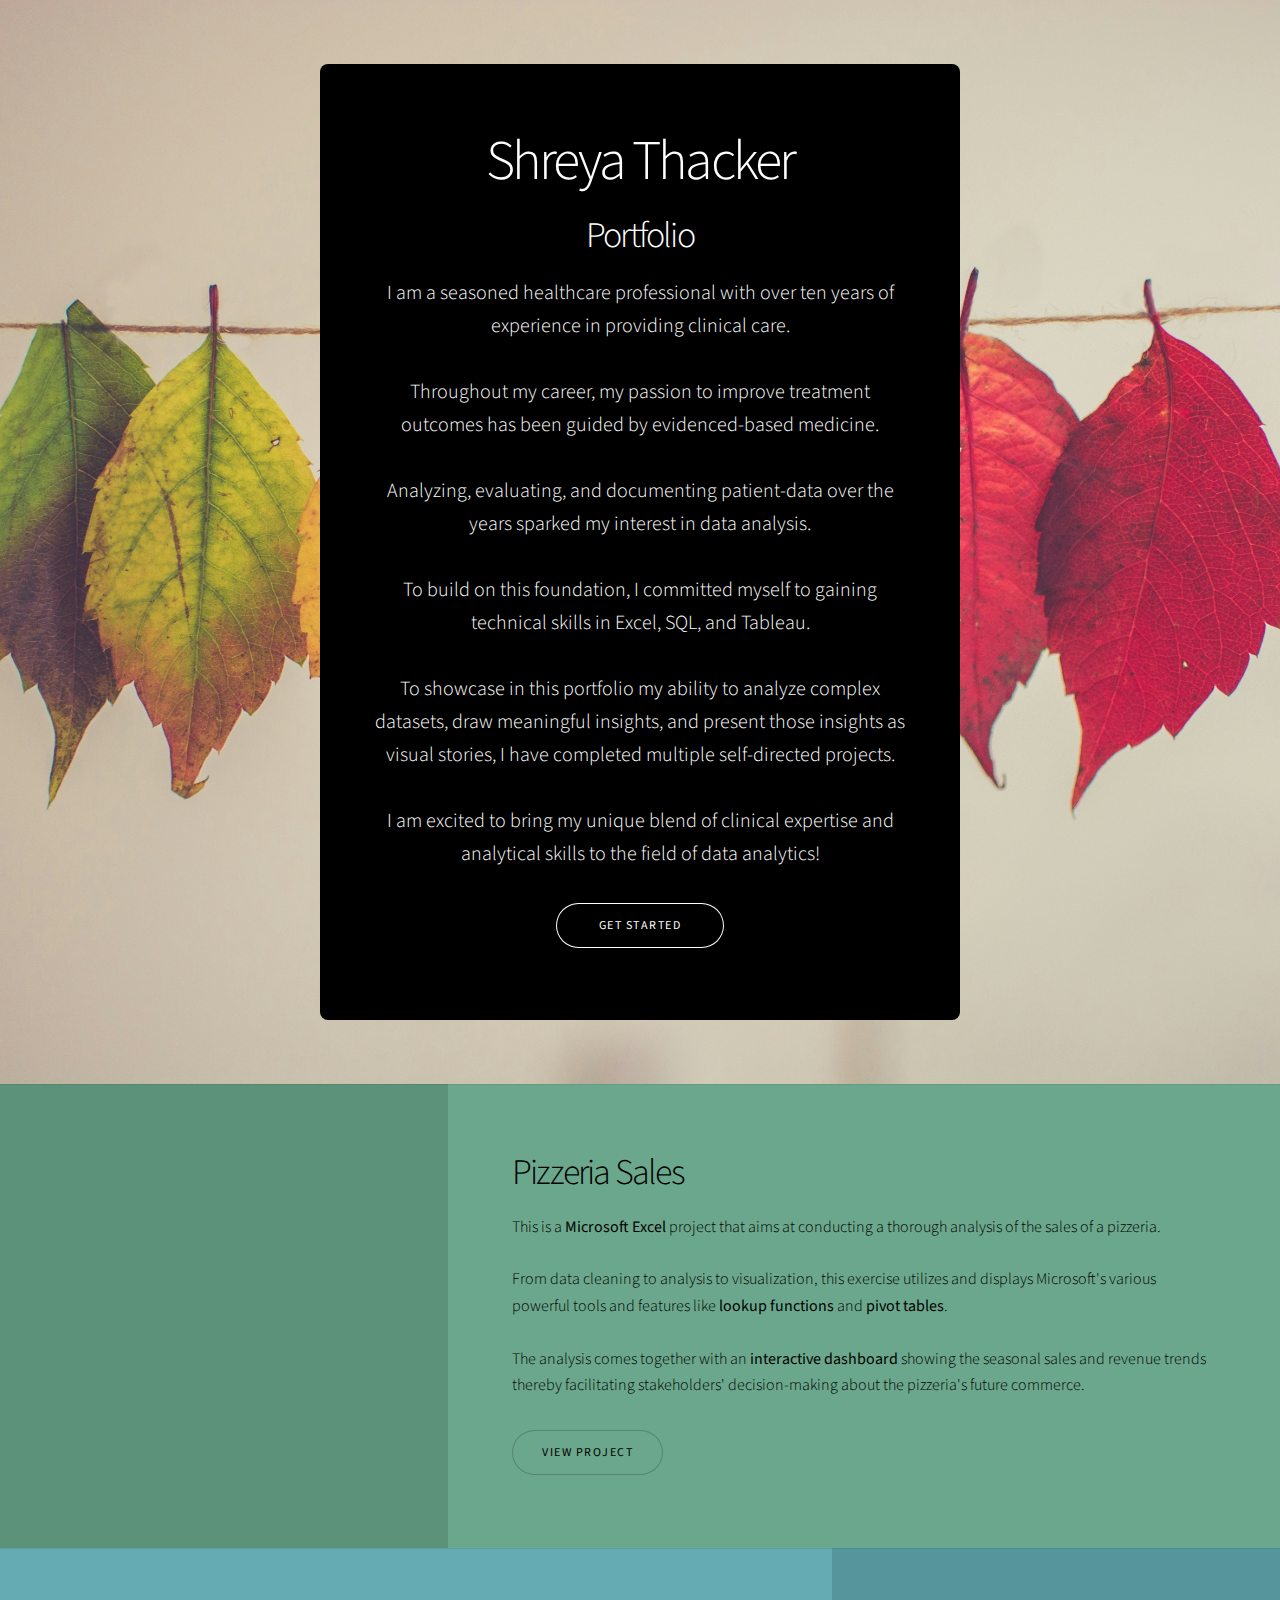
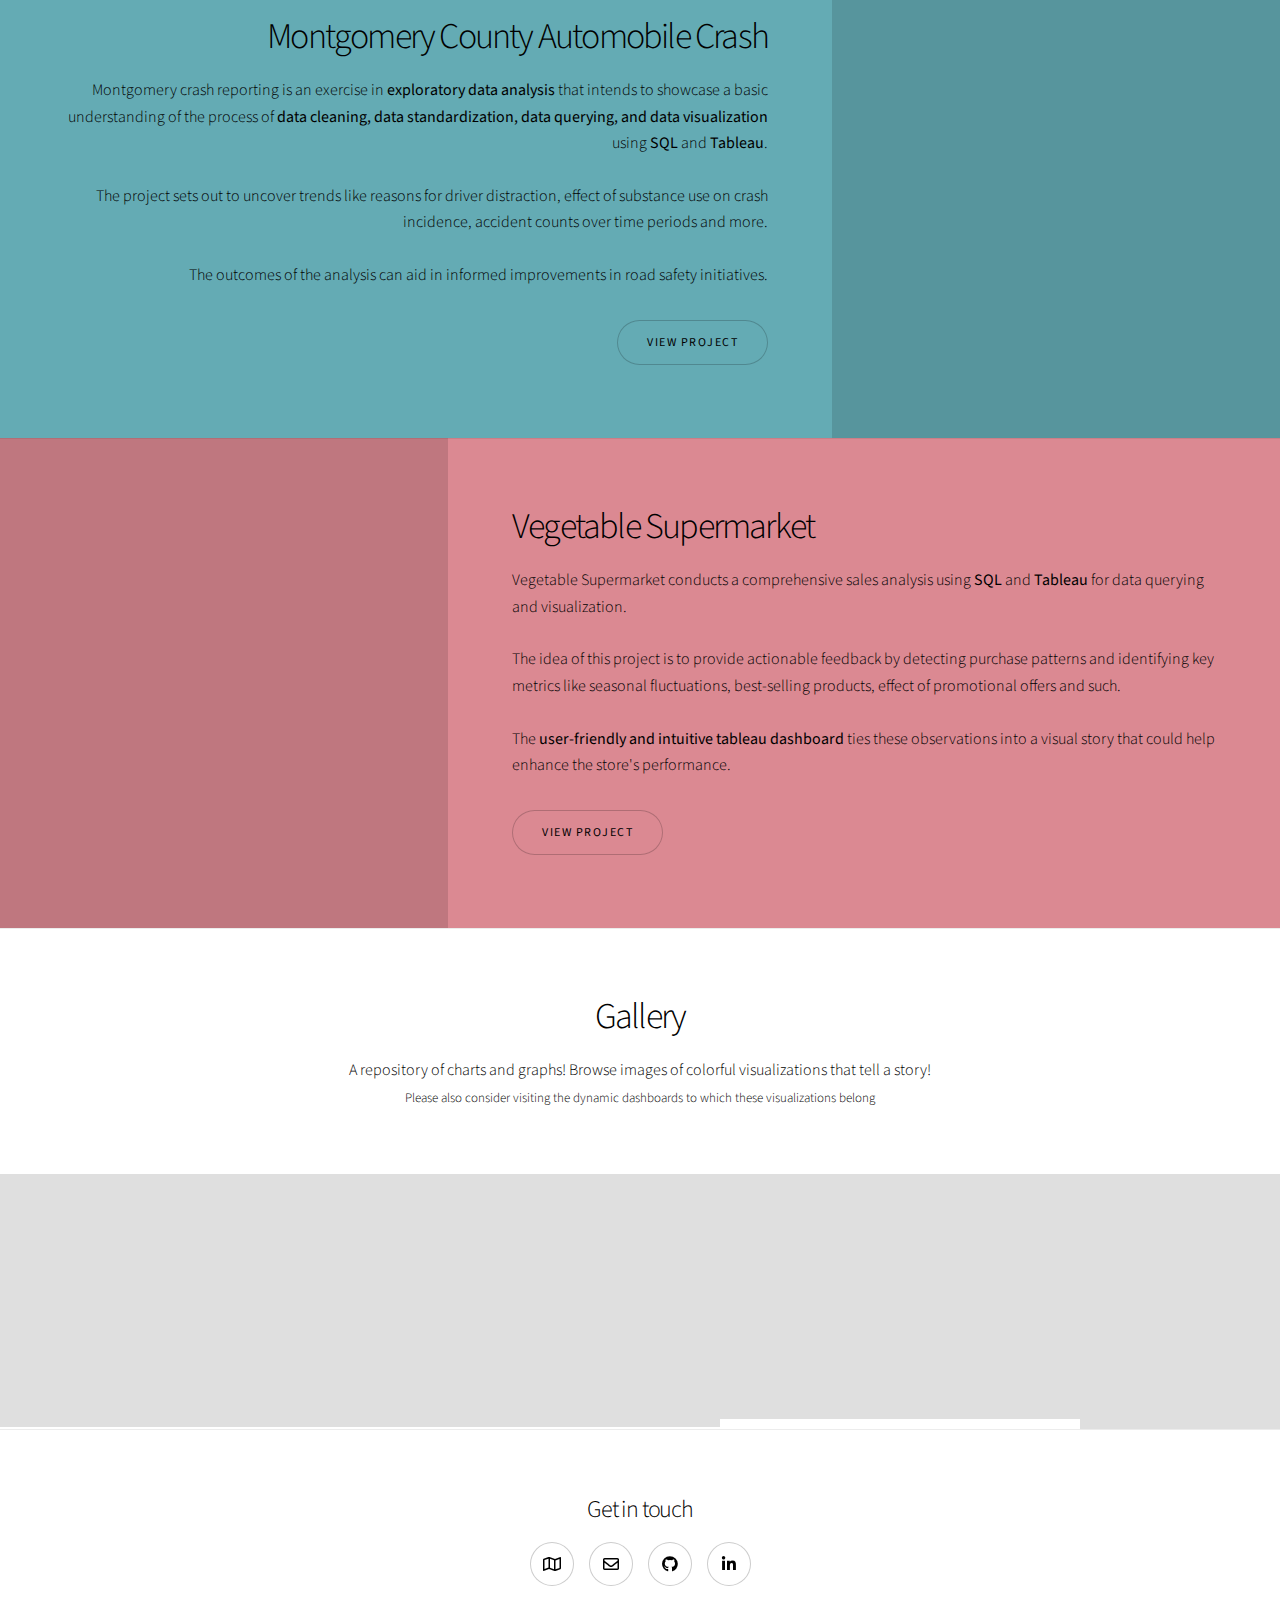
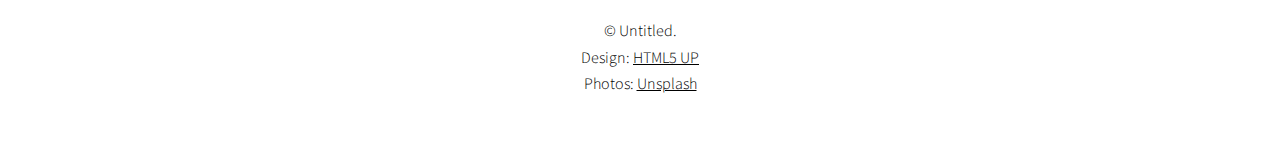
==== index.html @ b2f824ce "Add files via upload" ====
<!DOCTYPE HTML>
<!--
	Story by HTML5 UP
	html5up.net | @ajlkn
	Free for personal and commercial use under the CCA 3.0 license (html5up.net/license)
-->
<html>
	<head>
		<title>Story by HTML5 UP</title>
		<meta charset="utf-8" />
		<meta name="viewport" content="width=device-width, initial-scale=1, user-scalable=no" />
		<link rel="stylesheet" href="assets/css/main.css" />
		<noscript><link rel="stylesheet" href="assets/css/noscript.css" /></noscript>
	</head>
	<body class="is-preload">

		<!-- Wrapper -->
			<div id="wrapper" class="divided">

				<!-- One -->
					<section class="banner style2 orient-center content-align-center image-position-right fullscreen onload-image-fade-in onload-content-fade-right invert">
						<div class="content">
							<h1>Shreya Thacker</h1>
							<h2>Portfolio</h2>
							<p class="major">I am a seasoned healthcare professional with over ten years of experience in providing clinical care.<br><br> 
								Throughout my career, my passion to improve treatment outcomes has been guided by evidenced-based medicine.<br><br>
							 Analyzing, evaluating, and documenting patient-data over the years sparked my interest in data analysis.<br><br>
							 To build on this foundation, I committed myself to gaining technical skills in Excel, SQL, and Tableau.<br><br>
							
							To showcase in this portfolio my ability to analyze complex datasets, draw meaningful insights, and present those insights as visual stories, I have completed multiple self-directed projects. <br><br>
						
						I am excited to bring my unique blend of clinical expertise and analytical skills to the field of data analytics!</p>
							<ul class="actions stacked">
								<li><a href="#first" class="button big wide smooth-scroll-middle">Get Started</a></li>
							</ul>
						</div>
						<div class="image">
							<img src="images/transformation.jpg" alt="" />
						</div>
					</section>

				<!-- Two -->
					<section class="spotlight style1 orient-right content-align-left image-position-center onscroll-image-fade-in color7" id="first">
						<div class="content">
							<h2>Pizzeria Sales</h2>
							<p>This is a <b>Microsoft Excel</b> project that aims at conducting a thorough analysis of the sales of a pizzeria.<br><br>

							From data cleaning to analysis to visualization, this exercise utilizes and displays Microsoft's various powerful tools and features like <b>lookup functions</b> and <b>pivot tables</b>.<br><br>
						The analysis comes together with an <b>interactive dashboard</b> showing the seasonal sales and revenue trends thereby facilitating stakeholders' decision-making about the pizzeria's future commerce.</p>
							<ul class="actions stacked">
								<li><a href="https://github.com/ShreyaThacker/Pizzeria-Sales" target="_blank" class="button">VIEW PROJECT</a></li>
							</ul>
							
						</div>
						<div class="image">
							<img src="images/Pizza_unsplash.jpg" alt="" />
						</div>
					</section>

				<!-- Three -->
					<section class="spotlight style1 orient-left content-align-right image-position-center onscroll-image-fade-in color6">
						<div class="content">
							<h2>Montgomery County Automobile Crash</h2>
							<p>Montgomery crash reporting is an exercise in <b>exploratory data analysis</b> that intends to showcase a basic understanding of the process of <b>data cleaning, data standardization, data querying, and data visualization</b> using <b>SQL</b> and <b>Tableau</b>.<br><br>
							The project sets out to uncover trends like reasons for driver distraction, effect of substance use on crash incidence, accident counts over time periods and more.<br><br>
						 The outcomes of the analysis can aid in informed improvements in road safety initiatives.</p>
							<ul class="actions stacked">
								<li><a href="https://github.com/ShreyaThacker/Montgomery-County-Crash-Reporting" target="_blank" class="button">VIEW PROJECT</a></li>
							</ul>
						</div>
						<div class="image">
							<img src="images/City_unsplash.jpg" alt="" />
						</div>
					</section>

				<!-- Four -->
					<section class="spotlight style1 orient-right content-align-left image-position-center onscroll-image-fade-in color2">
						<div class="content">
							<h2>Vegetable Supermarket</h2>
							<p>Vegetable Supermarket conducts a comprehensive sales analysis using <b>SQL</b> and <b>Tableau</b> for data querying and visualization.<br><br>
							The idea of this project is to provide actionable feedback by detecting purchase patterns and identifying key metrics like seasonal fluctuations, best-selling products, effect of promotional offers and such.<br><br>
							The <b>user-friendly and intuitive tableau dashboard</b> ties these observations into a visual story that could help enhance the store's performance.   </p>
							<ul class="actions stacked">
								<li><a href="https://github.com/ShreyaThacker/Vegetable-Supermarket" target="_blank" class="button">VIEW PROJECT</a></li>
							</ul>
						</div>
						<div class="image">
							<img src="images/Vegetable_unsplash.jpg" alt="" />
						</div>
					</section>

				<!-- Five -->
					<section class="wrapper style1 align-center">
						<div class="inner">
							<h2>Gallery</h2>
							<p>A repository of charts and graphs! Browse images of colorful visualizations that tell a story!<br> 
								<font size="-1">Please also consider visiting the dynamic dashboards to which these visualizations belong</font></p>
						</div>

						<!-- Gallery -->
							<div class="gallery style2 medium lightbox onscroll-fade-in">
								
								<article>
									<a href="images/revenue.png" class="image">
										<img src="images/revenue.png" alt="" />
									</a>
									<div class="caption">
										<h3>Vegetable-Supermarket</h3>
										<br><br>
										<ul class="actions fixed">
											<li><span class="button small">OPEN</span></li>
										</ul>
									</div>
								</article>
								<article>
									<a href="images/monthy_salesRevenue.jpg" class="image">
										<img src="images/monthy_salesRevenue.jpg" alt="" />
									</a>
									<div class="caption">
										<h3>Pizzeria-Sales</h3>
										<br><br>
										<ul class="actions fixed">
											<li><span class="button small">OPEN</span></li>
										</ul>
									</div>
								</article>
								<article>
									<a href="images/donuts.jpg" class="image">
										<img src="images/donuts.jpg" alt="" />
									</a>
									<div class="caption">
										<h3>Montgomery-County-Crash</h3>
										<br><br>
										<ul class="actions fixed">
											<li><span class="button small">OPEN</span></li>
										</ul>
									</div>
								</article>
								<article>
									<a href="images/speed limit.jpg" class="image">
										<img src="images/speed limit.jpg" alt="" />
									</a>
									<div class="caption">
										<h3>Montgomery-County-Crash</h3>
										<br><br>
										<ul class="actions fixed">
											<li><span class="button small">OPEN</span></li>
										</ul>
									</div>
								</article>
								<article>
									<a href="images/donut discounts.jpg" class="image">
										<img src="images/donut discounts.jpg" alt="" />
									</a>
									<div class="caption">
										<h3>Pizzeria-Sales</h3>
										<br><br>
										<ul class="actions fixed">
											<li><span class="button small">OPEN</span></li>
										</ul>
									</div>
								</article>
								<article>
									<a href="images/discount_pizza_size.jpg" class="image">
										<img src="images/discount_pizza_size.jpg" alt="" />
									</a>
									<div class="caption">
										<h3>Pizzeria-Sales</h3>
										<br><br>
										<ul class="actions fixed">
											<li><span class="button small">OPEN</span></li>
										</ul>
									</div>
								</article>
								
								<article>
									<a href="images/table.jpg" class="image">
										<img src="images/table.jpg" alt="" />
									</a>
									<div class="caption">
										<h3>Vegetable-Supermarket</h3>
										<br><br>
										<ul class="actions fixed">
											<li><span class="button small">OPEN</span></li>
										</ul>
									</div>
								</article>
								</div>

					</section>

				<!-- Footer -->
				<footer id="footer">
					<section class="wrapper style1 align-center">
						<div class="inner medium">
							<h3>Get in touch</h3>
						
											
				<footer class="wrapper style1 align-center">
						
							<ul class="icons">
								<li><a href="https://maps.app.goo.gl/KGZ3bLzg6akFPAwg6"target="_blank" class="icon style2 fa-map"><span class="label">map</span></a></li>
								<li><a href=mailto:"shreyathacker@gmail.com" class="icon style2 fa-envelope"><span class="label">Email</span></a></li>
								<li><a href="https://github.com/ShreyaThacker" target="_blank" class="icon brands style2 fa-github"><span class="label">github</span></a></li>
								<li><a href="https://www.linkedin.com/in/shreya-thacker-6b941819/"target="_blank" class="icon brands style2 fa-linkedin-in"><span class="label">LinkedIn</span></a></li>
								
							</ul>
							<p>&copy; Untitled.<br> Design: <a href="https://html5up.net"target="_blank">HTML5 UP</a><br> Photos: <a href="https://unsplash.com/"target="_blank">Unsplash</a></p>
						</div>
					</footer>

			</div>

		<!-- Scripts -->
			<script src="assets/js/jquery.min.js"></script>
			<script src="assets/js/jquery.scrollex.min.js"></script>
			<script src="assets/js/jquery.scrolly.min.js"></script>
			<script src="assets/js/browser.min.js"></script>
			<script src="assets/js/breakpoints.min.js"></script>
			<script src="assets/js/util.js"></script>
			<script src="assets/js/main.js"></script>

	</body>
</html>
---- assets/css/main.css ----
@import url(fontawesome-all.min.css);
@import url("https://fonts.googleapis.com/css?family=Source+Sans+Pro:300,300i,400,400i");

/*
	Story by HTML5 UP
	html5up.net | @ajlkn
	Free for personal and commercial use under the CCA 3.0 license (html5up.net/license)
*/

html, body, div, span, applet, object,
iframe, h1, h2, h3, h4, h5, h6, p, blockquote,
pre, a, abbr, acronym, address, big, cite,
code, del, dfn, em, img, ins, kbd, q, s, samp,
small, strike, strong, sub, sup, tt, var, b,
u, i, center, dl, dt, dd, ol, ul, li, fieldset,
form, label, legend, table, caption, tbody,
tfoot, thead, tr, th, td, article, aside,
canvas, details, embed, figure, figcaption,
footer, header, hgroup, menu, nav, output, ruby,
section, summary, time, mark, audio, video {
	margin: 0;
	padding: 0;
	border: 0;
	font-size: 100%;
	font: inherit;
	vertical-align: baseline;}

article, aside, details, figcaption, figure,
footer, header, hgroup, menu, nav, section {
	display: block;}

body {
	line-height: 1;
}

ol, ul {
	list-style: none;
}

blockquote, q {
	quotes: none;
}

	blockquote:before, blockquote:after, q:before, q:after {
		content: '';
		content: none;
	}

table {
	border-collapse: collapse;
	border-spacing: 0;
}

body {
	-webkit-text-size-adjust: none;
}

mark {
	background-color: transparent;
	color: inherit;
}

input::-moz-focus-inner {
	border: 0;
	padding: 0;
}

input, select, textarea {
	-moz-appearance: none;
	-webkit-appearance: none;
	-ms-appearance: none;
	appearance: none;
}

/* Basic */

	@-ms-viewport {
		width: device-width;
	}

	body {
		-ms-overflow-style: scrollbar;
	}

	@media screen and (max-width: 480px) {

		html, body {
			min-width: 320px;
		}

	}

	html {
		box-sizing: border-box;
	}

	*, *:before, *:after {
		box-sizing: inherit;
	}

	body {
		background: #ffffff;
	}

		body.is-preload *, body.is-preload *:before, body.is-preload *:after {
			-moz-animation: none !important;
			-webkit-animation: none !important;
			-ms-animation: none !important;
			animation: none !important;
			-moz-transition: none !important;
			-webkit-transition: none !important;
			-ms-transition: none !important;
			transition: none !important;
		}

/* Type */

	html {
		font-size: 18pt;
	}

		@media screen and (max-width: 1680px) {

			html {
				font-size: 14pt;
			}

		}

		@media screen and (max-width: 1280px) {

			html {
				font-size: 12pt;
			}

		}

		@media screen and (max-width: 736px) {

			html {
				font-size: 11pt;
			}

		}

		@media screen and (max-width: 360px) {

			html {
				font-size: 10pt;
			}

		}

	body {
		background-color: #ffffff;
		color: #000000;
	}

	body, input, select, textarea {
		font-family: "Source Sans Pro", Helvetica, sans-serif;
		font-size: 1rem;
		font-weight: 300;
		line-height: 1.65;
	}

	a {
		-moz-transition: color 0.2s ease-in-out;
		-webkit-transition: color 0.2s ease-in-out;
		-ms-transition: color 0.2s ease-in-out;
		transition: color 0.2s ease-in-out;
		text-decoration: underline;
	}

		a:hover {
			text-decoration: none;
		}

	strong, b {
		font-weight: 400;
	}

	em, i {
		font-style: italic;
	}

	p {
		margin: 0 0 2rem 0;
	}

		p.major {
			font-size: 1.25rem;
		}

	h1, h2, h3, h4, h5, h6 {
		font-weight: 300;
		line-height: 1.375;
		letter-spacing: -0.05em;
		margin: 0 0 1rem 0;
	}

		h1 a, h2 a, h3 a, h4 a, h5 a, h6 a {
			color: inherit;
			text-decoration: none;
		}

	h1 {
		font-size: 3.5rem;
		line-height: 1.2;
	}

	h2 {
		font-size: 2.25rem;
	}

	h3 {
		font-size: 1.5rem;
	}

	h4 {
		font-size: 1.1rem;
	}

	h5 {
		font-size: 0.9rem;
	}

	h6 {
		font-size: 0.7rem;
	}

	sub {
		font-size: 0.8rem;
		position: relative;
		top: 0.5rem;
	}

	sup {
		font-size: 0.8rem;
		position: relative;
		top: -0.5rem;
	}

	blockquote {
		border-left: solid 4px;
		font-style: italic;
		margin: 0 0 2rem 0;
		padding: 0.5rem 0 0.5rem 2rem;
	}

	code {
		border-radius: 4px;
		font-family: "Courier New", monospace;
		font-size: 0.9em;
		margin: 0 0.25rem;
		padding: 0.25rem 0.325rem;
	}

	pre {
		-webkit-overflow-scrolling: touch;
		font-family: "Courier New", monospace;
		font-size: 0.9em;
		margin: 0 0 2rem 0;
	}

		pre code {
			display: block;
			line-height: 1.5;
			padding: 0.75rem 1rem;
			overflow-x: auto;
		}

	hr {
		border: 0;
		border-bottom: solid 1px;
		margin: 2.5rem 0;
	}

		hr.major {
			margin: 3.5rem 0;
		}

	.align-left {
		text-align: left;
	}

	.align-center {
		text-align: center;
	}

	.align-right {
		text-align: right;
	}

	@media screen and (max-width: 736px) {

		p.major {
			font-size: 1.1rem;
		}

		h1 {
			font-size: 2.5rem;
		}

		h2 {
			font-size: 2rem;
		}

		h3 {
			font-size: 1.25rem;
		}

		h4 {
			font-size: 1rem;
		}

	}

	input, select, textarea {
		color: #000000;
	}

	a {
		color: #000000;
	}

		a:hover {
			color: #47D3E5;
		}

	strong, b {
		color: #000000;
	}

	h1, h2, h3, h4, h5, h6 {
		color: #000000;
	}

	blockquote {
		border-left-color: rgba(0, 0, 0, 0.2);
	}

	code {
		background: rgba(0, 0, 0, 0.05);
		border-color: rgba(0, 0, 0, 0.2);
	}

	hr {
		border-bottom-color: rgba(0, 0, 0, 0.2);
	}

/* Row */

	.row {
		display: flex;
		flex-wrap: wrap;
		box-sizing: border-box;
		align-items: stretch;
	}

		.row > * {
			box-sizing: border-box;
		}

		.row.gtr-uniform > * > :last-child {
			margin-bottom: 0;
		}

		.row.aln-left {
			justify-content: flex-start;
		}

		.row.aln-center {
			justify-content: center;
		}

		.row.aln-right {
			justify-content: flex-end;
		}

		.row.aln-top {
			align-items: flex-start;
		}

		.row.aln-middle {
			align-items: center;
		}

		.row.aln-bottom {
			align-items: flex-end;
		}

		.row > .imp {
			order: -1;
		}

		.row > .col-1 {
			width: 8.33333%;
		}

		.row > .off-1 {
			margin-left: 8.33333%;
		}

		.row > .col-2 {
			width: 16.66667%;
		}

		.row > .off-2 {
			margin-left: 16.66667%;
		}

		.row > .col-3 {
			width: 25%;
		}

		.row > .off-3 {
			margin-left: 25%;
		}

		.row > .col-4 {
			width: 33.33333%;
		}

		.row > .off-4 {
			margin-left: 33.33333%;
		}

		.row > .col-5 {
			width: 41.66667%;
		}

		.row > .off-5 {
			margin-left: 41.66667%;
		}

		.row > .col-6 {
			width: 50%;
		}

		.row > .off-6 {
			margin-left: 50%;
		}

		.row > .col-7 {
			width: 58.33333%;
		}

		.row > .off-7 {
			margin-left: 58.33333%;
		}

		.row > .col-8 {
			width: 66.66667%;
		}

		.row > .off-8 {
			margin-left: 66.66667%;
		}

		.row > .col-9 {
			width: 75%;
		}

		.row > .off-9 {
			margin-left: 75%;
		}

		.row > .col-10 {
			width: 83.33333%;
		}

		.row > .off-10 {
			margin-left: 83.33333%;
		}

		.row > .col-11 {
			width: 91.66667%;
		}

		.row > .off-11 {
			margin-left: 91.66667%;
		}

		.row > .col-12 {
			width: 100%;
		}

		.row > .off-12 {
			margin-left: 100%;
		}

		.row.gtr-0 {
			margin-top: 0;
			margin-left: 0rem;
		}

			.row.gtr-0 > * {
				padding: 0 0 0 0rem;
			}

			.row.gtr-0.gtr-uniform {
				margin-top: 0rem;
			}

				.row.gtr-0.gtr-uniform > * {
					padding-top: 0rem;
				}

		.row.gtr-25 {
			margin-top: 0;
			margin-left: -0.5rem;
		}

			.row.gtr-25 > * {
				padding: 0 0 0 0.5rem;
			}

			.row.gtr-25.gtr-uniform {
				margin-top: -0.5rem;
			}

				.row.gtr-25.gtr-uniform > * {
					padding-top: 0.5rem;
				}

		.row.gtr-50 {
			margin-top: 0;
			margin-left: -1rem;
		}

			.row.gtr-50 > * {
				padding: 0 0 0 1rem;
			}

			.row.gtr-50.gtr-uniform {
				margin-top: -1rem;
			}

				.row.gtr-50.gtr-uniform > * {
					padding-top: 1rem;
				}

		.row {
			margin-top: 0;
			margin-left: -2rem;
		}

			.row > * {
				padding: 0 0 0 2rem;
			}

			.row.gtr-uniform {
				margin-top: -2rem;
			}

				.row.gtr-uniform > * {
					padding-top: 2rem;
				}

		.row.gtr-150 {
			margin-top: 0;
			margin-left: -3rem;
		}

			.row.gtr-150 > * {
				padding: 0 0 0 3rem;
			}

			.row.gtr-150.gtr-uniform {
				margin-top: -3rem;
			}

				.row.gtr-150.gtr-uniform > * {
					padding-top: 3rem;
				}

		.row.gtr-200 {
			margin-top: 0;
			margin-left: -4rem;
		}

			.row.gtr-200 > * {
				padding: 0 0 0 4rem;
			}

			.row.gtr-200.gtr-uniform {
				margin-top: -4rem;
			}

				.row.gtr-200.gtr-uniform > * {
					padding-top: 4rem;
				}

		@media screen and (max-width: 1680px) {

			.row {
				display: flex;
				flex-wrap: wrap;
				box-sizing: border-box;
				align-items: stretch;
			}

				.row > * {
					box-sizing: border-box;
				}

				.row.gtr-uniform > * > :last-child {
					margin-bottom: 0;
				}

				.row.aln-left {
					justify-content: flex-start;
				}

				.row.aln-center {
					justify-content: center;
				}

				.row.aln-right {
					justify-content: flex-end;
				}

				.row.aln-top {
					align-items: flex-start;
				}

				.row.aln-middle {
					align-items: center;
				}

				.row.aln-bottom {
					align-items: flex-end;
				}

				.row > .imp-xlarge {
					order: -1;
				}

				.row > .col-1-xlarge {
					width: 8.33333%;
				}

				.row > .off-1-xlarge {
					margin-left: 8.33333%;
				}

				.row > .col-2-xlarge {
					width: 16.66667%;
				}

				.row > .off-2-xlarge {
					margin-left: 16.66667%;
				}

				.row > .col-3-xlarge {
					width: 25%;
				}

				.row > .off-3-xlarge {
					margin-left: 25%;
				}

				.row > .col-4-xlarge {
					width: 33.33333%;
				}

				.row > .off-4-xlarge {
					margin-left: 33.33333%;
				}

				.row > .col-5-xlarge {
					width: 41.66667%;
				}

				.row > .off-5-xlarge {
					margin-left: 41.66667%;
				}

				.row > .col-6-xlarge {
					width: 50%;
				}

				.row > .off-6-xlarge {
					margin-left: 50%;
				}

				.row > .col-7-xlarge {
					width: 58.33333%;
				}

				.row > .off-7-xlarge {
					margin-left: 58.33333%;
				}

				.row > .col-8-xlarge {
					width: 66.66667%;
				}

				.row > .off-8-xlarge {
					margin-left: 66.66667%;
				}

				.row > .col-9-xlarge {
					width: 75%;
				}

				.row > .off-9-xlarge {
					margin-left: 75%;
				}

				.row > .col-10-xlarge {
					width: 83.33333%;
				}

				.row > .off-10-xlarge {
					margin-left: 83.33333%;
				}

				.row > .col-11-xlarge {
					width: 91.66667%;
				}

				.row > .off-11-xlarge {
					margin-left: 91.66667%;
				}

				.row > .col-12-xlarge {
					width: 100%;
				}

				.row > .off-12-xlarge {
					margin-left: 100%;
				}

				.row.gtr-0 {
					margin-top: 0;
					margin-left: 0rem;
				}

					.row.gtr-0 > * {
						padding: 0 0 0 0rem;
					}

					.row.gtr-0.gtr-uniform {
						margin-top: 0rem;
					}

						.row.gtr-0.gtr-uniform > * {
							padding-top: 0rem;
						}

				.row.gtr-25 {
					margin-top: 0;
					margin-left: -0.5rem;
				}

					.row.gtr-25 > * {
						padding: 0 0 0 0.5rem;
					}

					.row.gtr-25.gtr-uniform {
						margin-top: -0.5rem;
					}

						.row.gtr-25.gtr-uniform > * {
							padding-top: 0.5rem;
						}

				.row.gtr-50 {
					margin-top: 0;
					margin-left: -1rem;
				}

					.row.gtr-50 > * {
						padding: 0 0 0 1rem;
					}

					.row.gtr-50.gtr-uniform {
						margin-top: -1rem;
					}

						.row.gtr-50.gtr-uniform > * {
							padding-top: 1rem;
						}

				.row {
					margin-top: 0;
					margin-left: -2rem;
				}

					.row > * {
						padding: 0 0 0 2rem;
					}

					.row.gtr-uniform {
						margin-top: -2rem;
					}

						.row.gtr-uniform > * {
							padding-top: 2rem;
						}

				.row.gtr-150 {
					margin-top: 0;
					margin-left: -3rem;
				}

					.row.gtr-150 > * {
						padding: 0 0 0 3rem;
					}

					.row.gtr-150.gtr-uniform {
						margin-top: -3rem;
					}

						.row.gtr-150.gtr-uniform > * {
							padding-top: 3rem;
						}

				.row.gtr-200 {
					margin-top: 0;
					margin-left: -4rem;
				}

					.row.gtr-200 > * {
						padding: 0 0 0 4rem;
					}

					.row.gtr-200.gtr-uniform {
						margin-top: -4rem;
					}

						.row.gtr-200.gtr-uniform > * {
							padding-top: 4rem;
						}

		}

		@media screen and (max-width: 1280px) {

			.row {
				display: flex;
				flex-wrap: wrap;
				box-sizing: border-box;
				align-items: stretch;
			}

				.row > * {
					box-sizing: border-box;
				}

				.row.gtr-uniform > * > :last-child {
					margin-bottom: 0;
				}

				.row.aln-left {
					justify-content: flex-start;
				}

				.row.aln-center {
					justify-content: center;
				}

				.row.aln-right {
					justify-content: flex-end;
				}

				.row.aln-top {
					align-items: flex-start;
				}

				.row.aln-middle {
					align-items: center;
				}

				.row.aln-bottom {
					align-items: flex-end;
				}

				.row > .imp-large {
					order: -1;
				}

				.row > .col-1-large {
					width: 8.33333%;
				}

				.row > .off-1-large {
					margin-left: 8.33333%;
				}

				.row > .col-2-large {
					width: 16.66667%;
				}

				.row > .off-2-large {
					margin-left: 16.66667%;
				}

				.row > .col-3-large {
					width: 25%;
				}

				.row > .off-3-large {
					margin-left: 25%;
				}

				.row > .col-4-large {
					width: 33.33333%;
				}

				.row > .off-4-large {
					margin-left: 33.33333%;
				}

				.row > .col-5-large {
					width: 41.66667%;
				}

				.row > .off-5-large {
					margin-left: 41.66667%;
				}

				.row > .col-6-large {
					width: 50%;
				}

				.row > .off-6-large {
					margin-left: 50%;
				}

				.row > .col-7-large {
					width: 58.33333%;
				}

				.row > .off-7-large {
					margin-left: 58.33333%;
				}

				.row > .col-8-large {
					width: 66.66667%;
				}

				.row > .off-8-large {
					margin-left: 66.66667%;
				}

				.row > .col-9-large {
					width: 75%;
				}

				.row > .off-9-large {
					margin-left: 75%;
				}

				.row > .col-10-large {
					width: 83.33333%;
				}

				.row > .off-10-large {
					margin-left: 83.33333%;
				}

				.row > .col-11-large {
					width: 91.66667%;
				}

				.row > .off-11-large {
					margin-left: 91.66667%;
				}

				.row > .col-12-large {
					width: 100%;
				}

				.row > .off-12-large {
					margin-left: 100%;
				}

				.row.gtr-0 {
					margin-top: 0;
					margin-left: 0rem;
				}

					.row.gtr-0 > * {
						padding: 0 0 0 0rem;
					}

					.row.gtr-0.gtr-uniform {
						margin-top: 0rem;
					}

						.row.gtr-0.gtr-uniform > * {
							padding-top: 0rem;
						}

				.row.gtr-25 {
					margin-top: 0;
					margin-left: -0.5rem;
				}

					.row.gtr-25 > * {
						padding: 0 0 0 0.5rem;
					}

					.row.gtr-25.gtr-uniform {
						margin-top: -0.5rem;
					}

						.row.gtr-25.gtr-uniform > * {
							padding-top: 0.5rem;
						}

				.row.gtr-50 {
					margin-top: 0;
					margin-left: -1rem;
				}

					.row.gtr-50 > * {
						padding: 0 0 0 1rem;
					}

					.row.gtr-50.gtr-uniform {
						margin-top: -1rem;
					}

						.row.gtr-50.gtr-uniform > * {
							padding-top: 1rem;
						}

				.row {
					margin-top: 0;
					margin-left: -2rem;
				}

					.row > * {
						padding: 0 0 0 2rem;
					}

					.row.gtr-uniform {
						margin-top: -2rem;
					}

						.row.gtr-uniform > * {
							padding-top: 2rem;
						}

				.row.gtr-150 {
					margin-top: 0;
					margin-left: -3rem;
				}

					.row.gtr-150 > * {
						padding: 0 0 0 3rem;
					}

					.row.gtr-150.gtr-uniform {
						margin-top: -3rem;
					}

						.row.gtr-150.gtr-uniform > * {
							padding-top: 3rem;
						}

				.row.gtr-200 {
					margin-top: 0;
					margin-left: -4rem;
				}

					.row.gtr-200 > * {
						padding: 0 0 0 4rem;
					}

					.row.gtr-200.gtr-uniform {
						margin-top: -4rem;
					}

						.row.gtr-200.gtr-uniform > * {
							padding-top: 4rem;
						}

		}

		@media screen and (max-width: 980px) {

			.row {
				display: flex;
				flex-wrap: wrap;
				box-sizing: border-box;
				align-items: stretch;
			}

				.row > * {
					box-sizing: border-box;
				}

				.row.gtr-uniform > * > :last-child {
					margin-bottom: 0;
				}

				.row.aln-left {
					justify-content: flex-start;
				}

				.row.aln-center {
					justify-content: center;
				}

				.row.aln-right {
					justify-content: flex-end;
				}

				.row.aln-top {
					align-items: flex-start;
				}

				.row.aln-middle {
					align-items: center;
				}

				.row.aln-bottom {
					align-items: flex-end;
				}

				.row > .imp-medium {
					order: -1;
				}

				.row > .col-1-medium {
					width: 8.33333%;
				}

				.row > .off-1-medium {
					margin-left: 8.33333%;
				}

				.row > .col-2-medium {
					width: 16.66667%;
				}

				.row > .off-2-medium {
					margin-left: 16.66667%;
				}

				.row > .col-3-medium {
					width: 25%;
				}

				.row > .off-3-medium {
					margin-left: 25%;
				}

				.row > .col-4-medium {
					width: 33.33333%;
				}

				.row > .off-4-medium {
					margin-left: 33.33333%;
				}

				.row > .col-5-medium {
					width: 41.66667%;
				}

				.row > .off-5-medium {
					margin-left: 41.66667%;
				}

				.row > .col-6-medium {
					width: 50%;
				}

				.row > .off-6-medium {
					margin-left: 50%;
				}

				.row > .col-7-medium {
					width: 58.33333%;
				}

				.row > .off-7-medium {
					margin-left: 58.33333%;
				}

				.row > .col-8-medium {
					width: 66.66667%;
				}

				.row > .off-8-medium {
					margin-left: 66.66667%;
				}

				.row > .col-9-medium {
					width: 75%;
				}

				.row > .off-9-medium {
					margin-left: 75%;
				}

				.row > .col-10-medium {
					width: 83.33333%;
				}

				.row > .off-10-medium {
					margin-left: 83.33333%;
				}

				.row > .col-11-medium {
					width: 91.66667%;
				}

				.row > .off-11-medium {
					margin-left: 91.66667%;
				}

				.row > .col-12-medium {
					width: 100%;
				}

				.row > .off-12-medium {
					margin-left: 100%;
				}

				.row.gtr-0 {
					margin-top: 0;
					margin-left: 0rem;
				}

					.row.gtr-0 > * {
						padding: 0 0 0 0rem;
					}

					.row.gtr-0.gtr-uniform {
						margin-top: 0rem;
					}

						.row.gtr-0.gtr-uniform > * {
							padding-top: 0rem;
						}

				.row.gtr-25 {
					margin-top: 0;
					margin-left: -0.5rem;
				}

					.row.gtr-25 > * {
						padding: 0 0 0 0.5rem;
					}

					.row.gtr-25.gtr-uniform {
						margin-top: -0.5rem;
					}

						.row.gtr-25.gtr-uniform > * {
							padding-top: 0.5rem;
						}

				.row.gtr-50 {
					margin-top: 0;
					margin-left: -1rem;
				}

					.row.gtr-50 > * {
						padding: 0 0 0 1rem;
					}

					.row.gtr-50.gtr-uniform {
						margin-top: -1rem;
					}

						.row.gtr-50.gtr-uniform > * {
							padding-top: 1rem;
						}

				.row {
					margin-top: 0;
					margin-left: -2rem;
				}

					.row > * {
						padding: 0 0 0 2rem;
					}

					.row.gtr-uniform {
						margin-top: -2rem;
					}

						.row.gtr-uniform > * {
							padding-top: 2rem;
						}

				.row.gtr-150 {
					margin-top: 0;
					margin-left: -3rem;
				}

					.row.gtr-150 > * {
						padding: 0 0 0 3rem;
					}

					.row.gtr-150.gtr-uniform {
						margin-top: -3rem;
					}

						.row.gtr-150.gtr-uniform > * {
							padding-top: 3rem;
						}

				.row.gtr-200 {
					margin-top: 0;
					margin-left: -4rem;
				}

					.row.gtr-200 > * {
						padding: 0 0 0 4rem;
					}

					.row.gtr-200.gtr-uniform {
						margin-top: -4rem;
					}

						.row.gtr-200.gtr-uniform > * {
							padding-top: 4rem;
						}

		}

		@media screen and (max-width: 736px) {

			.row {
				display: flex;
				flex-wrap: wrap;
				box-sizing: border-box;
				align-items: stretch;
			}

				.row > * {
					box-sizing: border-box;
				}

				.row.gtr-uniform > * > :last-child {
					margin-bottom: 0;
				}

				.row.aln-left {
					justify-content: flex-start;
				}

				.row.aln-center {
					justify-content: center;
				}

				.row.aln-right {
					justify-content: flex-end;
				}

				.row.aln-top {
					align-items: flex-start;
				}

				.row.aln-middle {
					align-items: center;
				}

				.row.aln-bottom {
					align-items: flex-end;
				}

				.row > .imp-small {
					order: -1;
				}

				.row > .col-1-small {
					width: 8.33333%;
				}

				.row > .off-1-small {
					margin-left: 8.33333%;
				}

				.row > .col-2-small {
					width: 16.66667%;
				}

				.row > .off-2-small {
					margin-left: 16.66667%;
				}

				.row > .col-3-small {
					width: 25%;
				}

				.row > .off-3-small {
					margin-left: 25%;
				}

				.row > .col-4-small {
					width: 33.33333%;
				}

				.row > .off-4-small {
					margin-left: 33.33333%;
				}

				.row > .col-5-small {
					width: 41.66667%;
				}

				.row > .off-5-small {
					margin-left: 41.66667%;
				}

				.row > .col-6-small {
					width: 50%;
				}

				.row > .off-6-small {
					margin-left: 50%;
				}

				.row > .col-7-small {
					width: 58.33333%;
				}

				.row > .off-7-small {
					margin-left: 58.33333%;
				}

				.row > .col-8-small {
					width: 66.66667%;
				}

				.row > .off-8-small {
					margin-left: 66.66667%;
				}

				.row > .col-9-small {
					width: 75%;
				}

				.row > .off-9-small {
					margin-left: 75%;
				}

				.row > .col-10-small {
					width: 83.33333%;
				}

				.row > .off-10-small {
					margin-left: 83.33333%;
				}

				.row > .col-11-small {
					width: 91.66667%;
				}

				.row > .off-11-small {
					margin-left: 91.66667%;
				}

				.row > .col-12-small {
					width: 100%;
				}

				.row > .off-12-small {
					margin-left: 100%;
				}

				.row.gtr-0 {
					margin-top: 0;
					margin-left: 0rem;
				}

					.row.gtr-0 > * {
						padding: 0 0 0 0rem;
					}

					.row.gtr-0.gtr-uniform {
						margin-top: 0rem;
					}

						.row.gtr-0.gtr-uniform > * {
							padding-top: 0rem;
						}

				.row.gtr-25 {
					margin-top: 0;
					margin-left: -0.5rem;
				}

					.row.gtr-25 > * {
						padding: 0 0 0 0.5rem;
					}

					.row.gtr-25.gtr-uniform {
						margin-top: -0.5rem;
					}

						.row.gtr-25.gtr-uniform > * {
							padding-top: 0.5rem;
						}

				.row.gtr-50 {
					margin-top: 0;
					margin-left: -1rem;
				}

					.row.gtr-50 > * {
						padding: 0 0 0 1rem;
					}

					.row.gtr-50.gtr-uniform {
						margin-top: -1rem;
					}

						.row.gtr-50.gtr-uniform > * {
							padding-top: 1rem;
						}

				.row {
					margin-top: 0;
					margin-left: -2rem;
				}

					.row > * {
						padding: 0 0 0 2rem;
					}

					.row.gtr-uniform {
						margin-top: -2rem;
					}

						.row.gtr-uniform > * {
							padding-top: 2rem;
						}

				.row.gtr-150 {
					margin-top: 0;
					margin-left: -3rem;
				}

					.row.gtr-150 > * {
						padding: 0 0 0 3rem;
					}

					.row.gtr-150.gtr-uniform {
						margin-top: -3rem;
					}

						.row.gtr-150.gtr-uniform > * {
							padding-top: 3rem;
						}

				.row.gtr-200 {
					margin-top: 0;
					margin-left: -4rem;
				}

					.row.gtr-200 > * {
						padding: 0 0 0 4rem;
					}

					.row.gtr-200.gtr-uniform {
						margin-top: -4rem;
					}

						.row.gtr-200.gtr-uniform > * {
							padding-top: 4rem;
						}

		}

		@media screen and (max-width: 480px) {

			.row {
				display: flex;
				flex-wrap: wrap;
				box-sizing: border-box;
				align-items: stretch;
			}

				.row > * {
					box-sizing: border-box;
				}

				.row.gtr-uniform > * > :last-child {
					margin-bottom: 0;
				}

				.row.aln-left {
					justify-content: flex-start;
				}

				.row.aln-center {
					justify-content: center;
				}

				.row.aln-right {
					justify-content: flex-end;
				}

				.row.aln-top {
					align-items: flex-start;
				}

				.row.aln-middle {
					align-items: center;
				}

				.row.aln-bottom {
					align-items: flex-end;
				}

				.row > .imp-xsmall {
					order: -1;
				}

				.row > .col-1-xsmall {
					width: 8.33333%;
				}

				.row > .off-1-xsmall {
					margin-left: 8.33333%;
				}

				.row > .col-2-xsmall {
					width: 16.66667%;
				}

				.row > .off-2-xsmall {
					margin-left: 16.66667%;
				}

				.row > .col-3-xsmall {
					width: 25%;
				}

				.row > .off-3-xsmall {
					margin-left: 25%;
				}

				.row > .col-4-xsmall {
					width: 33.33333%;
				}

				.row > .off-4-xsmall {
					margin-left: 33.33333%;
				}

				.row > .col-5-xsmall {
					width: 41.66667%;
				}

				.row > .off-5-xsmall {
					margin-left: 41.66667%;
				}

				.row > .col-6-xsmall {
					width: 50%;
				}

				.row > .off-6-xsmall {
					margin-left: 50%;
				}

				.row > .col-7-xsmall {
					width: 58.33333%;
				}

				.row > .off-7-xsmall {
					margin-left: 58.33333%;
				}

				.row > .col-8-xsmall {
					width: 66.66667%;
				}

				.row > .off-8-xsmall {
					margin-left: 66.66667%;
				}

				.row > .col-9-xsmall {
					width: 75%;
				}

				.row > .off-9-xsmall {
					margin-left: 75%;
				}

				.row > .col-10-xsmall {
					width: 83.33333%;
				}

				.row > .off-10-xsmall {
					margin-left: 83.33333%;
				}

				.row > .col-11-xsmall {
					width: 91.66667%;
				}

				.row > .off-11-xsmall {
					margin-left: 91.66667%;
				}

				.row > .col-12-xsmall {
					width: 100%;
				}

				.row > .off-12-xsmall {
					margin-left: 100%;
				}

				.row.gtr-0 {
					margin-top: 0;
					margin-left: 0rem;
				}

					.row.gtr-0 > * {
						padding: 0 0 0 0rem;
					}

					.row.gtr-0.gtr-uniform {
						margin-top: 0rem;
					}

						.row.gtr-0.gtr-uniform > * {
							padding-top: 0rem;
						}

				.row.gtr-25 {
					margin-top: 0;
					margin-left: -0.5rem;
				}

					.row.gtr-25 > * {
						padding: 0 0 0 0.5rem;
					}

					.row.gtr-25.gtr-uniform {
						margin-top: -0.5rem;
					}

						.row.gtr-25.gtr-uniform > * {
							padding-top: 0.5rem;
						}

				.row.gtr-50 {
					margin-top: 0;
					margin-left: -1rem;
				}

					.row.gtr-50 > * {
						padding: 0 0 0 1rem;
					}

					.row.gtr-50.gtr-uniform {
						margin-top: -1rem;
					}

						.row.gtr-50.gtr-uniform > * {
							padding-top: 1rem;
						}

				.row {
					margin-top: 0;
					margin-left: -2rem;
				}

					.row > * {
						padding: 0 0 0 2rem;
					}

					.row.gtr-uniform {
						margin-top: -2rem;
					}

						.row.gtr-uniform > * {
							padding-top: 2rem;
						}

				.row.gtr-150 {
					margin-top: 0;
					margin-left: -3rem;
				}

					.row.gtr-150 > * {
						padding: 0 0 0 3rem;
					}

					.row.gtr-150.gtr-uniform {
						margin-top: -3rem;
					}

						.row.gtr-150.gtr-uniform > * {
							padding-top: 3rem;
						}

				.row.gtr-200 {
					margin-top: 0;
					margin-left: -4rem;
				}

					.row.gtr-200 > * {
						padding: 0 0 0 4rem;
					}

					.row.gtr-200.gtr-uniform {
						margin-top: -4rem;
					}

						.row.gtr-200.gtr-uniform > * {
							padding-top: 4rem;
						}

		}

		@media screen and (max-width: 360px) {

			.row {
				display: flex;
				flex-wrap: wrap;
				box-sizing: border-box;
				align-items: stretch;
			}

				.row > * {
					box-sizing: border-box;
				}

				.row.gtr-uniform > * > :last-child {
					margin-bottom: 0;
				}

				.row.aln-left {
					justify-content: flex-start;
				}

				.row.aln-center {
					justify-content: center;
				}

				.row.aln-right {
					justify-content: flex-end;
				}

				.row.aln-top {
					align-items: flex-start;
				}

				.row.aln-middle {
					align-items: center;
				}

				.row.aln-bottom {
					align-items: flex-end;
				}

				.row > .imp-xxsmall {
					order: -1;
				}

				.row > .col-1-xxsmall {
					width: 8.33333%;
				}

				.row > .off-1-xxsmall {
					margin-left: 8.33333%;
				}

				.row > .col-2-xxsmall {
					width: 16.66667%;
				}

				.row > .off-2-xxsmall {
					margin-left: 16.66667%;
				}

				.row > .col-3-xxsmall {
					width: 25%;
				}

				.row > .off-3-xxsmall {
					margin-left: 25%;
				}

				.row > .col-4-xxsmall {
					width: 33.33333%;
				}

				.row > .off-4-xxsmall {
					margin-left: 33.33333%;
				}

				.row > .col-5-xxsmall {
					width: 41.66667%;
				}

				.row > .off-5-xxsmall {
					margin-left: 41.66667%;
				}

				.row > .col-6-xxsmall {
					width: 50%;
				}

				.row > .off-6-xxsmall {
					margin-left: 50%;
				}

				.row > .col-7-xxsmall {
					width: 58.33333%;
				}

				.row > .off-7-xxsmall {
					margin-left: 58.33333%;
				}

				.row > .col-8-xxsmall {
					width: 66.66667%;
				}

				.row > .off-8-xxsmall {
					margin-left: 66.66667%;
				}

				.row > .col-9-xxsmall {
					width: 75%;
				}

				.row > .off-9-xxsmall {
					margin-left: 75%;
				}

				.row > .col-10-xxsmall {
					width: 83.33333%;
				}

				.row > .off-10-xxsmall {
					margin-left: 83.33333%;
				}

				.row > .col-11-xxsmall {
					width: 91.66667%;
				}

				.row > .off-11-xxsmall {
					margin-left: 91.66667%;
				}

				.row > .col-12-xxsmall {
					width: 100%;
				}

				.row > .off-12-xxsmall {
					margin-left: 100%;
				}

				.row.gtr-0 {
					margin-top: 0;
					margin-left: 0rem;
				}

					.row.gtr-0 > * {
						padding: 0 0 0 0rem;
					}

					.row.gtr-0.gtr-uniform {
						margin-top: 0rem;
					}

						.row.gtr-0.gtr-uniform > * {
							padding-top: 0rem;
						}

				.row.gtr-25 {
					margin-top: 0;
					margin-left: -0.5rem;
				}

					.row.gtr-25 > * {
						padding: 0 0 0 0.5rem;
					}

					.row.gtr-25.gtr-uniform {
						margin-top: -0.5rem;
					}

						.row.gtr-25.gtr-uniform > * {
							padding-top: 0.5rem;
						}

				.row.gtr-50 {
					margin-top: 0;
					margin-left: -1rem;
				}

					.row.gtr-50 > * {
						padding: 0 0 0 1rem;
					}

					.row.gtr-50.gtr-uniform {
						margin-top: -1rem;
					}

						.row.gtr-50.gtr-uniform > * {
							padding-top: 1rem;
						}

				.row {
					margin-top: 0;
					margin-left: -2rem;
				}

					.row > * {
						padding: 0 0 0 2rem;
					}

					.row.gtr-uniform {
						margin-top: -2rem;
					}

						.row.gtr-uniform > * {
							padding-top: 2rem;
						}

				.row.gtr-150 {
					margin-top: 0;
					margin-left: -3rem;
				}

					.row.gtr-150 > * {
						padding: 0 0 0 3rem;
					}

					.row.gtr-150.gtr-uniform {
						margin-top: -3rem;
					}

						.row.gtr-150.gtr-uniform > * {
							padding-top: 3rem;
						}

				.row.gtr-200 {
					margin-top: 0;
					margin-left: -4rem;
				}

					.row.gtr-200 > * {
						padding: 0 0 0 4rem;
					}

					.row.gtr-200.gtr-uniform {
						margin-top: -4rem;
					}

						.row.gtr-200.gtr-uniform > * {
							padding-top: 4rem;
						}

		}

/* Box */

	.box {
		border-radius: 4px;
		border: solid 1px;
		margin-bottom: 2rem;
		padding: 1.5rem;
	}

		.box > :last-child,
		.box > :last-child > :last-child,
		.box > :last-child > :last-child > :last-child {
			margin-bottom: 0;
		}

		.box.alt {
			border: 0;
			border-radius: 0;
			padding: 0;
		}

	.box {
		border-color: rgba(0, 0, 0, 0.2);
	}

/* Button */

	input[type="submit"],
	input[type="reset"],
	input[type="button"],
	button,
	.button {
		-moz-appearance: none;
		-webkit-appearance: none;
		-ms-appearance: none;
		appearance: none;
		-moz-transition: background-color 0.2s ease-in-out, box-shadow 0.2s ease-in-out, color 0.2s ease-in-out;
		-webkit-transition: background-color 0.2s ease-in-out, box-shadow 0.2s ease-in-out, color 0.2s ease-in-out;
		-ms-transition: background-color 0.2s ease-in-out, box-shadow 0.2s ease-in-out, color 0.2s ease-in-out;
		transition: background-color 0.2s ease-in-out, box-shadow 0.2s ease-in-out, color 0.2s ease-in-out;
		border: 0;
		cursor: pointer;
		display: inline-block;
		font-weight: 400;
		letter-spacing: 0.125em;
		text-align: center;
		text-decoration: none;
		text-transform: uppercase;
		white-space: nowrap;
		font-size: 0.75rem;
		max-width: 20rem;
		height: 3.75em;
		line-height: 3.75em;
		border-radius: 3.75em;
		padding: 0 2.5em;
		text-overflow: ellipsis;
		overflow: hidden;
	}

		input[type="submit"].icon:before,
		input[type="reset"].icon:before,
		input[type="button"].icon:before,
		button.icon:before,
		.button.icon:before {
			margin-right: 0.5rem;
		}

		input[type="submit"].fit,
		input[type="reset"].fit,
		input[type="button"].fit,
		button.fit,
		.button.fit {
			width: 100%;
		}

		input[type="submit"].small,
		input[type="reset"].small,
		input[type="button"].small,
		button.small,
		.button.small {
			font-size: 0.6rem;
			height: 3.325em;
			line-height: 3.325em;
			border-radius: 3.325em;
			padding: 0 2em;
		}

		input[type="submit"].large,
		input[type="reset"].large,
		input[type="button"].large,
		button.large,
		.button.large {
			font-size: 0.8rem;
			height: 4em;
			line-height: 4em;
			border-radius: 4em;
			padding: 0 3em;
		}

		input[type="submit"].wide,
		input[type="reset"].wide,
		input[type="button"].wide,
		button.wide,
		.button.wide {
			min-width: 14em;
		}

		input[type="submit"].disabled, input[type="submit"]:disabled,
		input[type="reset"].disabled,
		input[type="reset"]:disabled,
		input[type="button"].disabled,
		input[type="button"]:disabled,
		button.disabled,
		button:disabled,
		.button.disabled,
		.button:disabled {
			pointer-events: none;
			opacity: 0.25;
		}

	input[type="submit"],
	input[type="reset"],
	input[type="button"],
	button,
	.button {
		background-color: transparent;
		box-shadow: inset 0 0 0 1px rgba(0, 0, 0, 0.2);
		color: #000000 !important;
	}

		input[type="submit"]:hover,
		input[type="reset"]:hover,
		input[type="button"]:hover,
		button:hover,
		.button:hover {
			box-shadow: inset 0 0 0 1px #47D3E5;
			color: #47D3E5 !important;
		}

		input[type="submit"]:active,
		input[type="reset"]:active,
		input[type="button"]:active,
		button:active,
		.button:active {
			background-color: rgba(71, 211, 229, 0.2);
			box-shadow: inset 0 0 0 1px #47D3E5;
			color: #47D3E5 !important;
		}

		input[type="submit"].primary,
		input[type="reset"].primary,
		input[type="button"].primary,
		button.primary,
		.button.primary {
			background-color: #000000;
			box-shadow: none;
			color: #ffffff !important;
		}

			input[type="submit"].primary:hover,
			input[type="reset"].primary:hover,
			input[type="button"].primary:hover,
			button.primary:hover,
			.button.primary:hover {
				background-color: #47D3E5;
			}

			input[type="submit"].primary:active,
			input[type="reset"].primary:active,
			input[type="button"].primary:active,
			button.primary:active,
			.button.primary:active {
				background-color: #1ebdd1;
			}

/* Form */

	form {
		margin: 0 0 2rem 0;
	}

		form > :last-child {
			margin-bottom: 0;
		}

		form > .fields {
			display: -moz-flex;
			display: -webkit-flex;
			display: -ms-flex;
			display: flex;
			-moz-flex-wrap: wrap;
			-webkit-flex-wrap: wrap;
			-ms-flex-wrap: wrap;
			flex-wrap: wrap;
			width: calc(100% + 3rem);
			margin: -1.5rem 0 2rem -1.5rem;
		}

			form > .fields > .field {
				-moz-flex-grow: 0;
				-webkit-flex-grow: 0;
				-ms-flex-grow: 0;
				flex-grow: 0;
				-moz-flex-shrink: 0;
				-webkit-flex-shrink: 0;
				-ms-flex-shrink: 0;
				flex-shrink: 0;
				padding: 1.5rem 0 0 1.5rem;
				width: calc(100% - 1.5rem);
			}

				form > .fields > .field.half {
					width: calc(50% - 0.75rem);
				}

				form > .fields > .field.third {
					width: calc(100%/3 - 0.5rem);
				}

				form > .fields > .field.quarter {
					width: calc(25% - 0.375rem);
				}

		@media screen and (max-width: 480px) {

			form > .fields {
				width: calc(100% + 3rem);
				margin: -1.5rem 0 2rem -1.5rem;
			}

				form > .fields > .field {
					padding: 1.5rem 0 0 1.5rem;
					width: calc(100% - 1.5rem);
				}

					form > .fields > .field.half {
						width: calc(100% - 1.5rem);
					}

					form > .fields > .field.third {
						width: calc(100% - 1.5rem);
					}

					form > .fields > .field.quarter {
						width: calc(100% - 1.5rem);
					}

		}

	label {
		display: block;
		font-size: 0.9rem;
		font-weight: 400;
		margin: 0 0 1rem 0;
	}

	input[type="text"],
	input[type="password"],
	input[type="email"],
	input[type="tel"],
	input[type="search"],
	input[type="url"],
	select,
	textarea {
		-moz-appearance: none;
		-webkit-appearance: none;
		-ms-appearance: none;
		appearance: none;
		background-color: transparent;
		border-radius: 4px;
		border: none;
		border: solid 1px;
		color: inherit;
		display: block;
		outline: 0;
		padding: 0 0.825rem;
		text-decoration: none;
		width: 100%;
	}

		input[type="text"]:invalid,
		input[type="password"]:invalid,
		input[type="email"]:invalid,
		input[type="tel"]:invalid,
		input[type="search"]:invalid,
		input[type="url"]:invalid,
		select:invalid,
		textarea:invalid {
			box-shadow: none;
		}

	select {
		background-size: 1.25rem;
		background-repeat: no-repeat;
		background-position: calc(100% - 1rem) center;
		height: 2.75rem;
		padding-right: 2.75rem;
		text-overflow: ellipsis;
	}

		select:focus::-ms-value {
			background-color: transparent;
		}

		select::-ms-expand {
			display: none;
		}

	input[type="text"],
	input[type="password"],
	input[type="email"],
	input[type="tel"],
	input[type="search"],
	input[type="url"],
	select {
		height: 2.75rem;
	}

	textarea {
		padding: 0.75rem 1rem;
	}

	input[type="checkbox"],
	input[type="radio"] {
		-moz-appearance: none;
		-webkit-appearance: none;
		-ms-appearance: none;
		appearance: none;
		display: block;
		float: left;
		margin-right: -2rem;
		opacity: 0;
		width: 1rem;
		z-index: -1;
	}

		input[type="checkbox"] + label,
		input[type="radio"] + label {
			text-decoration: none;
			-moz-user-select: none;
			-webkit-user-select: none;
			-ms-user-select: none;
			user-select: none;
			cursor: pointer;
			display: inline-block;
			font-size: 1rem;
			font-weight: 300;
			padding-left: 2.4rem;
			padding-right: 0.75rem;
			position: relative;
			margin-bottom: 0;
		}

			input[type="checkbox"] + label:before,
			input[type="radio"] + label:before {
				-moz-osx-font-smoothing: grayscale;
				-webkit-font-smoothing: antialiased;
				display: inline-block;
				font-style: normal;
				font-variant: normal;
				text-rendering: auto;
				line-height: 1;
				text-transform: none !important;
				font-family: 'Font Awesome 5 Free';
				font-weight: 900;
			}

			input[type="checkbox"] + label:before,
			input[type="radio"] + label:before {
				border-radius: 4px;
				border: solid 1px;
				content: '';
				display: inline-block;
				font-size: 0.8rem;
				height: 1.65rem;
				left: 0;
				line-height: 1.65rem;
				position: absolute;
				text-align: center;
				top: 0;
				width: 1.65rem;
			}

		input[type="checkbox"]:checked + label:before,
		input[type="radio"]:checked + label:before {
			content: '\f00c';
		}

	input[type="checkbox"] + label:before {
		border-radius: 4px;
	}

	input[type="radio"] + label:before {
		border-radius: 100%;
	}

	::-webkit-input-placeholder {
		opacity: 1.0;
	}

	:-moz-placeholder {
		opacity: 1.0;
	}

	::-moz-placeholder {
		opacity: 1.0;
	}

	:-ms-input-placeholder {
		opacity: 1.0;
	}

	label {
		color: #000000;
	}

	input[type="text"],
	input[type="password"],
	input[type="email"],
	input[type="tel"],
	input[type="search"],
	input[type="url"],
	select,
	textarea {
		border-color: rgba(0, 0, 0, 0.2);
	}

		input[type="text"]:focus,
		input[type="password"]:focus,
		input[type="email"]:focus,
		input[type="tel"]:focus,
		input[type="search"]:focus,
		input[type="url"]:focus,
		select:focus,
		textarea:focus {
			border-color: #47D3E5;
			box-shadow: 0 0 0 1px #47D3E5;
		}

	select {
		background-image: url("data:image/svg+xml;charset=utf8,%3Csvg xmlns='http://www.w3.org/2000/svg' width='40' height='40' preserveAspectRatio='none' viewBox='0 0 40 40'%3E%3Cpath d='M9.4,12.3l10.4,10.4l10.4-10.4c0.2-0.2,0.5-0.4,0.9-0.4c0.3,0,0.6,0.1,0.9,0.4l3.3,3.3c0.2,0.2,0.4,0.5,0.4,0.9 c0,0.4-0.1,0.6-0.4,0.9L20.7,31.9c-0.2,0.2-0.5,0.4-0.9,0.4c-0.3,0-0.6-0.1-0.9-0.4L4.3,17.3c-0.2-0.2-0.4-0.5-0.4-0.9 c0-0.4,0.1-0.6,0.4-0.9l3.3-3.3c0.2-0.2,0.5-0.4,0.9-0.4S9.1,12.1,9.4,12.3z' fill='rgba(0, 0, 0, 0.2)' /%3E%3C/svg%3E");
	}

		select option {
			color: #000000;
			background: #ffffff;
		}

	input[type="checkbox"] + label,
	input[type="radio"] + label {
		color: #000000;
	}

		input[type="checkbox"] + label:before,
		input[type="radio"] + label:before {
			border-color: rgba(0, 0, 0, 0.2);
		}

	input[type="checkbox"]:checked + label:before,
	input[type="radio"]:checked + label:before {
		background-color: #000000;
		border-color: #000000;
		color: #ffffff;
	}

	input[type="checkbox"]:focus + label:before,
	input[type="radio"]:focus + label:before {
		border-color: #47D3E5;
		box-shadow: 0 0 0 1px #47D3E5;
	}

	::-webkit-input-placeholder {
		color: rgba(0, 0, 0, 0.75) !important;
	}

	:-moz-placeholder {
		color: rgba(0, 0, 0, 0.75) !important;
	}

	::-moz-placeholder {
		color: rgba(0, 0, 0, 0.75) !important;
	}

	:-ms-input-placeholder {
		color: rgba(0, 0, 0, 0.75) !important;
	}

/* Icon */

	.icon {
		text-decoration: none;
		border-bottom: none;
		position: relative;
		text-align: center;
	}

		.icon:before {
			-moz-osx-font-smoothing: grayscale;
			-webkit-font-smoothing: antialiased;
			display: inline-block;
			font-style: normal;
			font-variant: normal;
			text-rendering: auto;
			line-height: 1;
			text-transform: none !important;
			font-family: 'Font Awesome 5 Free';
			font-weight: 400;
		}

		.icon > .label {
			display: none;
		}

		.icon:before {
			line-height: inherit;
		}

		.icon.solid:before {
			font-weight: 900;
		}

		.icon.brands:before {
			font-family: 'Font Awesome 5 Brands';
		}

		.icon.style2:before {
			border-radius: 2.75em;
			display: inline-block;
			height: 2.75em;
			line-height: 2.75em;
			width: 2.75em;
		}

		.icon.major {
			display: block;
			margin: 0 0 1rem 0;
		}

			.icon.major:before {
				font-size: 1.25rem;
			}

	a.icon.style2:before {
		-moz-transition: background-color 0.2s ease-in-out, box-shadow 0.2s ease-in-out, color 0.2s ease-in-out;
		-webkit-transition: background-color 0.2s ease-in-out, box-shadow 0.2s ease-in-out, color 0.2s ease-in-out;
		-ms-transition: background-color 0.2s ease-in-out, box-shadow 0.2s ease-in-out, color 0.2s ease-in-out;
		transition: background-color 0.2s ease-in-out, box-shadow 0.2s ease-in-out, color 0.2s ease-in-out;
	}

	.icon.style2:before {
		box-shadow: inset 0 0 0 1px rgba(0, 0, 0, 0.2);
	}

	a.icon.style2:hover:before {
		box-shadow: inset 0 0 0 1px #47D3E5;
		color: #47D3E5;
	}

	a.icon.style2:active:before {
		background-color: rgba(71, 211, 229, 0.1);
		box-shadow: inset 0 0 0 1px #47D3E5;
		color: #47D3E5;
	}

/* Image */

	.image {
		border: 0;
		border-radius: 4px;
		display: inline-block;
		position: relative;
	}

		.image img {
			display: block;
			border-radius: 4px;
		}

		.image.left, .image.right {
			width: 40%;
			max-width: 10rem;
		}

			.image.left img, .image.right img {
				width: 100%;
			}

		.image.left {
			float: left;
			margin: 0 1.5rem 1rem 0;
			top: 0.25rem;
		}

		.image.right {
			float: right;
			margin: 0 0 1rem 1.5rem;
			top: 0.25rem;
		}

		.image.fit {
			display: block;
			margin: 0 0 2rem 0;
			width: 100%;
		}

			.image.fit img {
				width: 100%;
			}

		.image.main {
			display: block;
			margin: 0 0 3rem 0;
			width: 100%;
		}

			.image.main img {
				width: 100%;
			}

/* List */

	ol {
		list-style: decimal;
		margin: 0 0 2rem 0;
		padding-left: 1.25rem;
	}

		ol li {
			padding-left: 0.25rem;
		}

	ul {
		list-style: disc;
		margin: 0 0 2rem 0;
		padding-left: 1rem;
	}

		ul li {
			padding-left: 0.5rem;
		}

		ul.alt {
			list-style: none;
			padding-left: 0;
		}

			ul.alt li {
				border-top: solid 1px;
				padding: 0.5rem 0;
			}

				ul.alt li:first-child {
					border-top: 0;
					padding-top: 0;
				}

	dl {
		margin: 0 0 2rem 0;
	}

		dl dt {
			display: block;
			font-weight: 400;
			margin: 0 0 1rem 0;
		}

		dl dd {
			margin-left: 2rem;
		}

		dl.style2 dt {
			width: 25%;
			float: left;
		}

		dl.style2 dd {
			width: 70%;
			float: left;
		}

		dl.style2:after {
			content: '';
			display: block;
			clear: both;
		}

	ul.alt li {
		border-top-color: rgba(0, 0, 0, 0.2);
	}

/* Actions */

	ul.actions {
		display: -moz-flex;
		display: -webkit-flex;
		display: -ms-flex;
		display: flex;
		cursor: default;
		list-style: none;
		margin-left: -1rem;
		padding-left: 0;
	}

		ul.actions li {
			padding: 0 0 0 1rem;
			vertical-align: middle;
		}

		ul.actions.special {
			-moz-justify-content: center;
			-webkit-justify-content: center;
			-ms-justify-content: center;
			justify-content: center;
			width: 100%;
			margin-left: 0;
		}

			ul.actions.special li:first-child {
				padding-left: 0;
			}

		ul.actions.stacked {
			-moz-flex-direction: column;
			-webkit-flex-direction: column;
			-ms-flex-direction: column;
			flex-direction: column;
			margin-left: 0;
		}

			ul.actions.stacked li {
				padding: 1.3rem 0 0 0;
			}

				ul.actions.stacked li:first-child {
					padding-top: 0;
				}

		ul.actions.fit {
			width: calc(100% + 1rem);
		}

			ul.actions.fit li {
				-moz-flex-grow: 1;
				-webkit-flex-grow: 1;
				-ms-flex-grow: 1;
				flex-grow: 1;
				-moz-flex-shrink: 1;
				-webkit-flex-shrink: 1;
				-ms-flex-shrink: 1;
				flex-shrink: 1;
				width: 100%;
			}

				ul.actions.fit li > * {
					width: 100%;
				}

			ul.actions.fit.stacked {
				width: 100%;
			}

		@media screen and (max-width: 480px) {

			ul.actions:not(.fixed) {
				-moz-flex-direction: column;
				-webkit-flex-direction: column;
				-ms-flex-direction: column;
				flex-direction: column;
				margin-left: 0;
				width: 100% !important;
			}

				ul.actions:not(.fixed) li {
					-moz-flex-grow: 1;
					-webkit-flex-grow: 1;
					-ms-flex-grow: 1;
					flex-grow: 1;
					-moz-flex-shrink: 1;
					-webkit-flex-shrink: 1;
					-ms-flex-shrink: 1;
					flex-shrink: 1;
					padding: 1rem 0 0 0;
					text-align: center;
					width: 100%;
				}

					ul.actions:not(.fixed) li > * {
						width: 100%;
					}

					ul.actions:not(.fixed) li:first-child {
						padding-top: 0;
					}

					ul.actions:not(.fixed) li input[type="submit"],
					ul.actions:not(.fixed) li input[type="reset"],
					ul.actions:not(.fixed) li input[type="button"],
					ul.actions:not(.fixed) li button,
					ul.actions:not(.fixed) li .button {
						width: 100%;
					}

						ul.actions:not(.fixed) li input[type="submit"].icon:before,
						ul.actions:not(.fixed) li input[type="reset"].icon:before,
						ul.actions:not(.fixed) li input[type="button"].icon:before,
						ul.actions:not(.fixed) li button.icon:before,
						ul.actions:not(.fixed) li .button.icon:before {
							margin-left: -0.5rem;
						}

		}

/* Icons */

	ul.icons {
		cursor: default;
		list-style: none;
		padding-left: 0;
	}

		ul.icons li {
			display: inline-block;
			padding: 0 0.75rem 0 0;
		}

			ul.icons li:last-child {
				padding-right: 0;
			}

/* Section/Article */

	section.special, article.special {
		text-align: center;
	}

	header p {
		position: relative;
		margin: -0.65rem 0 1.5rem 0;
		font-style: italic;
	}

	header h1 + p {
		font-size: 1.375rem;
	}

	header h2 + p {
		font-size: 1.25rem;
	}

	header h3 + p {
		font-size: 1.1rem;
	}

	header h4 + p,
	header h5 + p,
	header h6 + p {
		font-size: 0.9rem;
	}

	header p {
		color: rgba(0, 0, 0, 0.75);
	}

/* Table */

	.table-wrapper {
		-webkit-overflow-scrolling: touch;
		margin: 0 0 2rem 0;
		overflow-x: auto;
	}

		.table-wrapper > table {
			margin-bottom: 0;
		}

	table {
		margin: 0 0 2rem 0;
		width: 100%;
	}

		table tbody tr {
			border: solid 1px;
			border-left: 0;
			border-right: 0;
		}

		table td {
			padding: 0.75rem 0.75rem;
		}

		table th {
			font-size: 0.9rem;
			font-weight: 400;
			padding: 0 0.75rem 0.75rem 0.75rem;
			text-align: left;
		}

		table thead {
			border-bottom: solid 2px;
		}

		table tfoot {
			border-top: solid 2px;
		}

		table.alt {
			border-collapse: separate;
		}

			table.alt tbody tr td {
				border: solid 1px;
				border-left-width: 0;
				border-top-width: 0;
			}

				table.alt tbody tr td:first-child {
					border-left-width: 1px;
				}

			table.alt tbody tr:first-child td {
				border-top-width: 1px;
			}

			table.alt thead {
				border-bottom: 0;
			}

			table.alt tfoot {
				border-top: 0;
			}

		table.fixed {
			table-layout: fixed;
		}

	table tbody tr {
		border-color: rgba(0, 0, 0, 0.2);
	}

		table tbody tr:nth-child(2n + 1) {
			background-color: rgba(0, 0, 0, 0.05);
		}

		table tbody tr.alt {
			background-color: rgba(0, 0, 0, 0.05) !important;
		}

	table th {
		color: #000000;
	}

	table thead {
		border-bottom-color: rgba(0, 0, 0, 0.2);
	}

	table tfoot {
		border-top-color: rgba(0, 0, 0, 0.2);
	}

	table.alt tbody tr td {
		border-color: rgba(0, 0, 0, 0.2);
	}

	table.uniform tbody tr:nth-child(2n + 1) {
		background-color: transparent;
	}

/* Banner (transitions) */

	.banner.onload-content-fade-up .content {
		-moz-transition: opacity 0.75s ease-in-out, -moz-transform 0.75s ease-in-out;
		-webkit-transition: opacity 0.75s ease-in-out, -webkit-transform 0.75s ease-in-out;
		-ms-transition: opacity 0.75s ease-in-out, -ms-transform 0.75s ease-in-out;
		transition: opacity 0.75s ease-in-out, transform 0.75s ease-in-out;
	}

	body.is-preload .banner.onload-content-fade-up .content {
		-moz-transform: translateY(1rem);
		-webkit-transform: translateY(1rem);
		-ms-transform: translateY(1rem);
		transform: translateY(1rem);
		opacity: 0;
	}

	.banner.onload-content-fade-down .content {
		-moz-transition: opacity 0.75s ease-in-out, -moz-transform 0.75s ease-in-out;
		-webkit-transition: opacity 0.75s ease-in-out, -webkit-transform 0.75s ease-in-out;
		-ms-transition: opacity 0.75s ease-in-out, -ms-transform 0.75s ease-in-out;
		transition: opacity 0.75s ease-in-out, transform 0.75s ease-in-out;
	}

	body.is-preload .banner.onload-content-fade-down .content {
		-moz-transform: translateY(-1rem);
		-webkit-transform: translateY(-1rem);
		-ms-transform: translateY(-1rem);
		transform: translateY(-1rem);
		opacity: 0;
	}

	.banner.onload-content-fade-left .content {
		-moz-transition: opacity 0.75s ease-in-out, -moz-transform 0.75s ease-in-out;
		-webkit-transition: opacity 0.75s ease-in-out, -webkit-transform 0.75s ease-in-out;
		-ms-transition: opacity 0.75s ease-in-out, -ms-transform 0.75s ease-in-out;
		transition: opacity 0.75s ease-in-out, transform 0.75s ease-in-out;
	}

	body.is-preload .banner.onload-content-fade-left .content {
		-moz-transform: translateX(1rem);
		-webkit-transform: translateX(1rem);
		-ms-transform: translateX(1rem);
		transform: translateX(1rem);
		opacity: 0;
	}

	.banner.onload-content-fade-right .content {
		-moz-transition: opacity 0.75s ease-in-out, -moz-transform 0.75s ease-in-out;
		-webkit-transition: opacity 0.75s ease-in-out, -webkit-transform 0.75s ease-in-out;
		-ms-transition: opacity 0.75s ease-in-out, -ms-transform 0.75s ease-in-out;
		transition: opacity 0.75s ease-in-out, transform 0.75s ease-in-out;
	}

	body.is-preload .banner.onload-content-fade-right .content {
		-moz-transform: translateX(-1rem);
		-webkit-transform: translateX(-1rem);
		-ms-transform: translateX(-1rem);
		transform: translateX(-1rem);
		opacity: 0;
	}

	.banner.onload-content-fade-in .content {
		-moz-transition: opacity 0.75s ease-in-out;
		-webkit-transition: opacity 0.75s ease-in-out;
		-ms-transition: opacity 0.75s ease-in-out;
		transition: opacity 0.75s ease-in-out;
	}

	body.is-preload .banner.onload-content-fade-in .content {
		opacity: 0;
	}

	.banner.onload-image-fade-up .image {
		-moz-transition: opacity 0.75s ease-in-out, -moz-transform 0.75s ease-in-out;
		-webkit-transition: opacity 0.75s ease-in-out, -webkit-transform 0.75s ease-in-out;
		-ms-transition: opacity 0.75s ease-in-out, -ms-transform 0.75s ease-in-out;
		transition: opacity 0.75s ease-in-out, transform 0.75s ease-in-out;
	}

		.banner.onload-image-fade-up .image img {
			-moz-transition: opacity 0.75s ease-in-out;
			-webkit-transition: opacity 0.75s ease-in-out;
			-ms-transition: opacity 0.75s ease-in-out;
			transition: opacity 0.75s ease-in-out;
			-moz-transition-delay: 0.5625s;
			-webkit-transition-delay: 0.5625s;
			-ms-transition-delay: 0.5625s;
			transition-delay: 0.5625s;
		}

	body.is-preload .banner.onload-image-fade-up .image {
		-moz-transform: translateY(1rem);
		-webkit-transform: translateY(1rem);
		-ms-transform: translateY(1rem);
		transform: translateY(1rem);
		opacity: 0;
	}

		body.is-preload .banner.onload-image-fade-up .image img {
			opacity: 0;
		}

	.banner.onload-image-fade-down .image {
		-moz-transition: opacity 0.75s ease-in-out, -moz-transform 0.75s ease-in-out;
		-webkit-transition: opacity 0.75s ease-in-out, -webkit-transform 0.75s ease-in-out;
		-ms-transition: opacity 0.75s ease-in-out, -ms-transform 0.75s ease-in-out;
		transition: opacity 0.75s ease-in-out, transform 0.75s ease-in-out;
	}

		.banner.onload-image-fade-down .image img {
			-moz-transition: opacity 0.75s ease-in-out;
			-webkit-transition: opacity 0.75s ease-in-out;
			-ms-transition: opacity 0.75s ease-in-out;
			transition: opacity 0.75s ease-in-out;
			-moz-transition-delay: 0.5625s;
			-webkit-transition-delay: 0.5625s;
			-ms-transition-delay: 0.5625s;
			transition-delay: 0.5625s;
		}

	body.is-preload .banner.onload-image-fade-down .image {
		-moz-transform: translateY(-1rem);
		-webkit-transform: translateY(-1rem);
		-ms-transform: translateY(-1rem);
		transform: translateY(-1rem);
		opacity: 0;
	}

		body.is-preload .banner.onload-image-fade-down .image img {
			opacity: 0;
		}

	.banner.onload-image-fade-left .image {
		-moz-transition: opacity 0.75s ease-in-out, -moz-transform 0.75s ease-in-out;
		-webkit-transition: opacity 0.75s ease-in-out, -webkit-transform 0.75s ease-in-out;
		-ms-transition: opacity 0.75s ease-in-out, -ms-transform 0.75s ease-in-out;
		transition: opacity 0.75s ease-in-out, transform 0.75s ease-in-out;
	}

		.banner.onload-image-fade-left .image img {
			-moz-transition: opacity 0.75s ease-in-out;
			-webkit-transition: opacity 0.75s ease-in-out;
			-ms-transition: opacity 0.75s ease-in-out;
			transition: opacity 0.75s ease-in-out;
			-moz-transition-delay: 0.5625s;
			-webkit-transition-delay: 0.5625s;
			-ms-transition-delay: 0.5625s;
			transition-delay: 0.5625s;
		}

	body.is-preload .banner.onload-image-fade-left .image {
		-moz-transform: translateX(1rem);
		-webkit-transform: translateX(1rem);
		-ms-transform: translateX(1rem);
		transform: translateX(1rem);
		opacity: 0;
	}

		body.is-preload .banner.onload-image-fade-left .image img {
			opacity: 0;
		}

	.banner.onload-image-fade-right .image {
		-moz-transition: opacity 0.75s ease-in-out, -moz-transform 0.75s ease-in-out;
		-webkit-transition: opacity 0.75s ease-in-out, -webkit-transform 0.75s ease-in-out;
		-ms-transition: opacity 0.75s ease-in-out, -ms-transform 0.75s ease-in-out;
		transition: opacity 0.75s ease-in-out, transform 0.75s ease-in-out;
	}

		.banner.onload-image-fade-right .image img {
			-moz-transition: opacity 0.75s ease-in-out;
			-webkit-transition: opacity 0.75s ease-in-out;
			-ms-transition: opacity 0.75s ease-in-out;
			transition: opacity 0.75s ease-in-out;
			-moz-transition-delay: 0.5625s;
			-webkit-transition-delay: 0.5625s;
			-ms-transition-delay: 0.5625s;
			transition-delay: 0.5625s;
		}

	body.is-preload .banner.onload-image-fade-right .image {
		-moz-transform: translateX(-1rem);
		-webkit-transform: translateX(-1rem);
		-ms-transform: translateX(-1rem);
		transform: translateX(-1rem);
		opacity: 0;
	}

		body.is-preload .banner.onload-image-fade-right .image img {
			opacity: 0;
		}

	.banner.onload-image-fade-in .image img {
		-moz-transition: opacity 0.75s ease-in-out;
		-webkit-transition: opacity 0.75s ease-in-out;
		-ms-transition: opacity 0.75s ease-in-out;
		transition: opacity 0.75s ease-in-out;
	}

	body.is-preload .banner.onload-image-fade-in .image img {
		opacity: 0;
	}

	.banner.onscroll-content-fade-up .content {
		-moz-transition: opacity 0.75s ease-in-out, -moz-transform 0.75s ease-in-out;
		-webkit-transition: opacity 0.75s ease-in-out, -webkit-transform 0.75s ease-in-out;
		-ms-transition: opacity 0.75s ease-in-out, -ms-transform 0.75s ease-in-out;
		transition: opacity 0.75s ease-in-out, transform 0.75s ease-in-out;
	}

	.banner.onscroll-content-fade-up.is-inactive .content {
		-moz-transform: translateY(1rem);
		-webkit-transform: translateY(1rem);
		-ms-transform: translateY(1rem);
		transform: translateY(1rem);
		opacity: 0;
	}

	.banner.onscroll-content-fade-down .content {
		-moz-transition: opacity 0.75s ease-in-out, -moz-transform 0.75s ease-in-out;
		-webkit-transition: opacity 0.75s ease-in-out, -webkit-transform 0.75s ease-in-out;
		-ms-transition: opacity 0.75s ease-in-out, -ms-transform 0.75s ease-in-out;
		transition: opacity 0.75s ease-in-out, transform 0.75s ease-in-out;
	}

	.banner.onscroll-content-fade-down.is-inactive .content {
		-moz-transform: translateY(-1rem);
		-webkit-transform: translateY(-1rem);
		-ms-transform: translateY(-1rem);
		transform: translateY(-1rem);
		opacity: 0;
	}

	.banner.onscroll-content-fade-left .content {
		-moz-transition: opacity 0.75s ease-in-out, -moz-transform 0.75s ease-in-out;
		-webkit-transition: opacity 0.75s ease-in-out, -webkit-transform 0.75s ease-in-out;
		-ms-transition: opacity 0.75s ease-in-out, -ms-transform 0.75s ease-in-out;
		transition: opacity 0.75s ease-in-out, transform 0.75s ease-in-out;
	}

	.banner.onscroll-content-fade-left.is-inactive .content {
		-moz-transform: translateX(1rem);
		-webkit-transform: translateX(1rem);
		-ms-transform: translateX(1rem);
		transform: translateX(1rem);
		opacity: 0;
	}

	.banner.onscroll-content-fade-right .content {
		-moz-transition: opacity 0.75s ease-in-out, -moz-transform 0.75s ease-in-out;
		-webkit-transition: opacity 0.75s ease-in-out, -webkit-transform 0.75s ease-in-out;
		-ms-transition: opacity 0.75s ease-in-out, -ms-transform 0.75s ease-in-out;
		transition: opacity 0.75s ease-in-out, transform 0.75s ease-in-out;
	}

	.banner.onscroll-content-fade-right.is-inactive .content {
		-moz-transform: translateX(-1rem);
		-webkit-transform: translateX(-1rem);
		-ms-transform: translateX(-1rem);
		transform: translateX(-1rem);
		opacity: 0;
	}

	.banner.onscroll-content-fade-in .content {
		-moz-transition: opacity 0.75s ease-in-out;
		-webkit-transition: opacity 0.75s ease-in-out;
		-ms-transition: opacity 0.75s ease-in-out;
		transition: opacity 0.75s ease-in-out;
	}

	.banner.onscroll-content-fade-in.is-inactive .content {
		opacity: 0;
	}

	.banner.onscroll-image-fade-up .image {
		-moz-transition: opacity 0.75s ease-in-out, -moz-transform 0.75s ease-in-out;
		-webkit-transition: opacity 0.75s ease-in-out, -webkit-transform 0.75s ease-in-out;
		-ms-transition: opacity 0.75s ease-in-out, -ms-transform 0.75s ease-in-out;
		transition: opacity 0.75s ease-in-out, transform 0.75s ease-in-out;
	}

		.banner.onscroll-image-fade-up .image img {
			-moz-transition: opacity 0.75s ease-in-out;
			-webkit-transition: opacity 0.75s ease-in-out;
			-ms-transition: opacity 0.75s ease-in-out;
			transition: opacity 0.75s ease-in-out;
			-moz-transition-delay: 0.5625s;
			-webkit-transition-delay: 0.5625s;
			-ms-transition-delay: 0.5625s;
			transition-delay: 0.5625s;
		}

	.banner.onscroll-image-fade-up.is-inactive .image {
		-moz-transform: translateY(1rem);
		-webkit-transform: translateY(1rem);
		-ms-transform: translateY(1rem);
		transform: translateY(1rem);
		opacity: 0;
	}

		.banner.onscroll-image-fade-up.is-inactive .image img {
			opacity: 0;
		}

	.banner.onscroll-image-fade-down .image {
		-moz-transition: opacity 0.75s ease-in-out, -moz-transform 0.75s ease-in-out;
		-webkit-transition: opacity 0.75s ease-in-out, -webkit-transform 0.75s ease-in-out;
		-ms-transition: opacity 0.75s ease-in-out, -ms-transform 0.75s ease-in-out;
		transition: opacity 0.75s ease-in-out, transform 0.75s ease-in-out;
	}

		.banner.onscroll-image-fade-down .image img {
			-moz-transition: opacity 0.75s ease-in-out;
			-webkit-transition: opacity 0.75s ease-in-out;
			-ms-transition: opacity 0.75s ease-in-out;
			transition: opacity 0.75s ease-in-out;
			-moz-transition-delay: 0.5625s;
			-webkit-transition-delay: 0.5625s;
			-ms-transition-delay: 0.5625s;
			transition-delay: 0.5625s;
		}

	.banner.onscroll-image-fade-down.is-inactive .image {
		-moz-transform: translateY(-1rem);
		-webkit-transform: translateY(-1rem);
		-ms-transform: translateY(-1rem);
		transform: translateY(-1rem);
		opacity: 0;
	}

		.banner.onscroll-image-fade-down.is-inactive .image img {
			opacity: 0;
		}

	.banner.onscroll-image-fade-left .image {
		-moz-transition: opacity 0.75s ease-in-out, -moz-transform 0.75s ease-in-out;
		-webkit-transition: opacity 0.75s ease-in-out, -webkit-transform 0.75s ease-in-out;
		-ms-transition: opacity 0.75s ease-in-out, -ms-transform 0.75s ease-in-out;
		transition: opacity 0.75s ease-in-out, transform 0.75s ease-in-out;
	}

		.banner.onscroll-image-fade-left .image img {
			-moz-transition: opacity 0.75s ease-in-out;
			-webkit-transition: opacity 0.75s ease-in-out;
			-ms-transition: opacity 0.75s ease-in-out;
			transition: opacity 0.75s ease-in-out;
			-moz-transition-delay: 0.5625s;
			-webkit-transition-delay: 0.5625s;
			-ms-transition-delay: 0.5625s;
			transition-delay: 0.5625s;
		}

	.banner.onscroll-image-fade-left.is-inactive .image {
		-moz-transform: translateX(1rem);
		-webkit-transform: translateX(1rem);
		-ms-transform: translateX(1rem);
		transform: translateX(1rem);
		opacity: 0;
	}

		.banner.onscroll-image-fade-left.is-inactive .image img {
			opacity: 0;
		}

	.banner.onscroll-image-fade-right .image {
		-moz-transition: opacity 0.75s ease-in-out, -moz-transform 0.75s ease-in-out;
		-webkit-transition: opacity 0.75s ease-in-out, -webkit-transform 0.75s ease-in-out;
		-ms-transition: opacity 0.75s ease-in-out, -ms-transform 0.75s ease-in-out;
		transition: opacity 0.75s ease-in-out, transform 0.75s ease-in-out;
	}

		.banner.onscroll-image-fade-right .image img {
			-moz-transition: opacity 0.75s ease-in-out;
			-webkit-transition: opacity 0.75s ease-in-out;
			-ms-transition: opacity 0.75s ease-in-out;
			transition: opacity 0.75s ease-in-out;
			-moz-transition-delay: 0.5625s;
			-webkit-transition-delay: 0.5625s;
			-ms-transition-delay: 0.5625s;
			transition-delay: 0.5625s;
		}

	.banner.onscroll-image-fade-right.is-inactive .image {
		-moz-transform: translateX(-1rem);
		-webkit-transform: translateX(-1rem);
		-ms-transform: translateX(-1rem);
		transform: translateX(-1rem);
		opacity: 0;
	}

		.banner.onscroll-image-fade-right.is-inactive .image img {
			opacity: 0;
		}

	.banner.onscroll-image-fade-in .image img {
		-moz-transition: opacity 0.75s ease-in-out;
		-webkit-transition: opacity 0.75s ease-in-out;
		-ms-transition: opacity 0.75s ease-in-out;
		transition: opacity 0.75s ease-in-out;
	}

	.banner.onscroll-image-fade-in.is-inactive .image img {
		opacity: 0;
	}

/* Banner (style1) */

	.banner.style1 {
		-moz-align-items: -moz-stretch;
		-webkit-align-items: -webkit-stretch;
		-ms-align-items: -ms-stretch;
		align-items: stretch;
		display: -moz-flex;
		display: -webkit-flex;
		display: -ms-flex;
		display: flex;
		-moz-flex-direction: row;
		-webkit-flex-direction: row;
		-ms-flex-direction: row;
		flex-direction: row;
		-moz-justify-content: -moz-flex-end;
		-webkit-justify-content: -webkit-flex-end;
		-ms-justify-content: -ms-flex-end;
		justify-content: flex-end;
		position: relative;
		text-align: left;
		overflow-x: hidden;
	}

		.banner.style1 .content {
			padding: 7rem 7rem 5rem 7rem ;
			-moz-align-self: center;
			-webkit-align-self: center;
			-ms-align-self: center;
			align-self: center;
			-moz-flex-grow: 1;
			-webkit-flex-grow: 1;
			-ms-flex-grow: 1;
			flex-grow: 1;
			-moz-flex-shrink: 1;
			-webkit-flex-shrink: 1;
			-ms-flex-shrink: 1;
			flex-shrink: 1;
			width: 50%;
			max-width: 48rem;
			margin: 0 auto;
		}

		.banner.style1 .image {
			-moz-flex-grow: 0;
			-webkit-flex-grow: 0;
			-ms-flex-grow: 0;
			flex-grow: 0;
			-moz-flex-shrink: 0;
			-webkit-flex-shrink: 0;
			-ms-flex-shrink: 0;
			flex-shrink: 0;
			border-radius: 0;
			width: 50%;
		}

			.banner.style1 .image img {
				-moz-object-fit: cover;
				-webkit-object-fit: cover;
				-ms-object-fit: cover;
				object-fit: cover;
				-moz-object-position: center;
				-webkit-object-position: center;
				-ms-object-position: center;
				object-position: center;
				display: block;
				position: absolute;
				top: 0;
				left: 0;
				width: 100%;
				height: 100%;
				border-radius: 0;
			}

		@media screen and (max-width: 1680px) {

			.banner.style1 .content {
				padding: 5rem 5rem 3rem 5rem ;
			}

		}

		@media screen and (max-width: 1280px) {

			.banner.style1 .content {
				padding: 4rem 4rem 2rem 4rem ;
			}

		}

		@media screen and (max-width: 980px) {

			.banner.style1 .content {
				padding: 3.75rem 3rem 1.75rem 3rem ;
			}

		}

		@media screen and (max-width: 736px) {

			.banner.style1 .content {
				padding: 2.5rem 2rem 0.5rem 2rem ;
			}

		}

		@media screen and (orientation: portrait) {

			.banner.style1 {
				-moz-flex-direction: column-reverse;
				-webkit-flex-direction: column-reverse;
				-ms-flex-direction: column-reverse;
				flex-direction: column-reverse;
				text-align: center;
			}

				.banner.style1 .content {
					display: -moz-flex;
					display: -webkit-flex;
					display: -ms-flex;
					display: flex;
					-moz-flex-direction: column;
					-webkit-flex-direction: column;
					-ms-flex-direction: column;
					flex-direction: column;
					-moz-justify-content: center;
					-webkit-justify-content: center;
					-ms-justify-content: center;
					justify-content: center;
					width: 100%;
					max-width: 100%;
				}

				.banner.style1 .image {
					width: 100%;
					max-width: 100%;
					height: 45vh;
				}

		}

		.banner.style1.fullscreen {
			min-height: 100vh;
		}

			@media screen and (orientation: portrait) {

				.banner.style1.fullscreen .content {
					min-height: 50vh;
				}

				.banner.style1.fullscreen .image {
					height: 50vh;
				}

			}

		.banner.style1.orient-right {
			-moz-flex-direction: row-reverse;
			-webkit-flex-direction: row-reverse;
			-ms-flex-direction: row-reverse;
			flex-direction: row-reverse;
		}

			@media screen and (orientation: portrait) {

				.banner.style1.orient-right {
					-moz-flex-direction: column-reverse;
					-webkit-flex-direction: column-reverse;
					-ms-flex-direction: column-reverse;
					flex-direction: column-reverse;
				}

			}

		.banner.style1.content-align-center {
			text-align: center;
		}

		.banner.style1.content-align-right {
			text-align: right;
		}

			@media screen and (orientation: portrait) {

				.banner.style1.content-align-right {
					text-align: center;
				}

			}

		.banner.style1.image-position-left .image img {
			-moz-object-position: left;
			-webkit-object-position: left;
			-ms-object-position: left;
			object-position: left;
		}

		.banner.style1.image-position-right .image img {
			-moz-object-position: right;
			-webkit-object-position: right;
			-ms-object-position: right;
			object-position: right;
		}

/* Banner (style2) */

	.banner.style2 {
		padding: 5.25rem 5.25rem 3.25rem 5.25rem ;
		-moz-align-items: center;
		-webkit-align-items: center;
		-ms-align-items: center;
		align-items: center;
		display: -moz-flex;
		display: -webkit-flex;
		display: -ms-flex;
		display: flex;
		-moz-justify-content: center;
		-webkit-justify-content: center;
		-ms-justify-content: center;
		justify-content: center;
		background-color: inherit;
		position: relative;
		text-align: center;
		overflow-x: hidden;
	}

		.banner.style2 .content {
			padding: 5.25rem 5.25rem 3.25rem 5.25rem ;
			position: relative;
			width: 40rem;
			max-width: 100%;
			background-color: inherit;
			border-radius: 0.5rem;
			margin-bottom: 2rem;
			z-index: 1;
		}

		.banner.style2 .image {
			-moz-flex-grow: 0;
			-webkit-flex-grow: 0;
			-ms-flex-grow: 0;
			flex-grow: 0;
			-moz-flex-shrink: 0;
			-webkit-flex-shrink: 0;
			-ms-flex-shrink: 0;
			flex-shrink: 0;
			position: absolute;
			width: 100%;
			height: 100%;
			top: 0;
			left: 0;
			border-radius: 0;
		}

			.banner.style2 .image img {
				-moz-object-fit: cover;
				-webkit-object-fit: cover;
				-ms-object-fit: cover;
				object-fit: cover;
				-moz-object-position: center;
				-webkit-object-position: center;
				-ms-object-position: center;
				object-position: center;
				display: block;
				position: absolute;
				top: 0;
				left: 0;
				width: 100%;
				height: 100%;
				border-radius: 0;
			}

		@media screen and (max-width: 1680px) {

			.banner.style2 {
				padding: 3.75rem 3.75rem 1.75rem 3.75rem ;
			}

				.banner.style2 .content {
					padding: 3.75rem 3.75rem 1.75rem 3.75rem ;
				}

		}

		@media screen and (max-width: 1280px) {

			.banner.style2 {
				padding: 4rem 3rem 2rem 3rem ;
			}

				.banner.style2 .content {
					padding: 4rem 3rem 2rem 3rem ;
				}

		}

		@media screen and (max-width: 980px) {

			.banner.style2 {
				padding: 3rem 3rem 1rem 3rem ;
			}

				.banner.style2 .content {
					padding: 3.75rem 2.25rem 1.75rem 2.25rem ;
				}

		}

		@media screen and (max-width: 736px) {

			.banner.style2 {
				padding: 2rem 2rem 0.1rem 2rem ;
			}

				.banner.style2 .content {
					padding: 2.5rem 1.5rem 0.5rem 1.5rem ;
				}

		}

		.banner.style2.fullscreen {
			min-height: 100vh;
		}

		.banner.style2.orient-left {
			-moz-justify-content: -moz-flex-start;
			-webkit-justify-content: -webkit-flex-start;
			-ms-justify-content: -ms-flex-start;
			justify-content: flex-start;
			padding-left: 0;
		}

			.banner.style2.orient-left .content {
				border-top-left-radius: 0;
				border-bottom-left-radius: 0;
			}

		.banner.style2.orient-right {
			-moz-justify-content: -moz-flex-end;
			-webkit-justify-content: -webkit-flex-end;
			-ms-justify-content: -ms-flex-end;
			justify-content: flex-end;
			padding-right: 0;
		}

			.banner.style2.orient-right .content {
				border-top-right-radius: 0;
				border-bottom-right-radius: 0;
			}

		.banner.style2.content-align-left {
			text-align: left;
		}

		.banner.style2.content-align-right {
			text-align: right;
		}

		.banner.style2.image-position-left .image img {
			-moz-object-position: left;
			-webkit-object-position: left;
			-ms-object-position: left;
			object-position: left;
		}

		.banner.style2.image-position-right .image img {
			-moz-object-position: right;
			-webkit-object-position: right;
			-ms-object-position: right;
			object-position: right;
		}

/* Banner (style3) */

	.banner.style3 {
		padding: 7rem 7rem 5rem 7rem ;
		-moz-align-items: center;
		-webkit-align-items: center;
		-ms-align-items: center;
		align-items: center;
		display: -moz-flex;
		display: -webkit-flex;
		display: -ms-flex;
		display: flex;
		-moz-flex-direction: row-reverse;
		-webkit-flex-direction: row-reverse;
		-ms-flex-direction: row-reverse;
		flex-direction: row-reverse;
		-moz-justify-content: center;
		-webkit-justify-content: center;
		-ms-justify-content: center;
		justify-content: center;
		position: relative;
		text-align: left;
		overflow-x: hidden;
	}

		.banner.style3 .content {
			width: 31.5rem;
			max-width: 100%;
		}

		.banner.style3 .image {
			-moz-flex-grow: 0;
			-webkit-flex-grow: 0;
			-ms-flex-grow: 0;
			flex-grow: 0;
			-moz-flex-shrink: 0;
			-webkit-flex-shrink: 0;
			-ms-flex-shrink: 0;
			flex-shrink: 0;
			width: 21rem;
			height: 21rem;
			border-radius: 100%;
			margin: 0 3.5rem 2rem 0;
		}

			.banner.style3 .image img {
				-moz-object-fit: cover;
				-webkit-object-fit: cover;
				-ms-object-fit: cover;
				object-fit: cover;
				-moz-object-position: center;
				-webkit-object-position: center;
				-ms-object-position: center;
				object-position: center;
				display: block;
				width: 100%;
				height: 100%;
				border-radius: 100%;
			}

		@media screen and (max-width: 1680px) {

			.banner.style3 {
				padding: 5rem 5rem 3rem 5rem ;
			}

		}

		@media screen and (max-width: 1280px) {

			.banner.style3 {
				padding: 4rem 4rem 2rem 4rem ;
			}

		}

		@media screen and (max-width: 980px) {

			.banner.style3 {
				padding: 3.75rem 3rem 1.75rem 3rem ;
			}

				.banner.style3 .image {
					width: 18.375rem;
					height: 18.375rem;
				}

		}

		@media screen and (max-width: 736px) {

			.banner.style3 {
				padding: 2.5rem 2rem 0.5rem 2rem ;
				-moz-align-items: -moz-flex-start;
				-webkit-align-items: -webkit-flex-start;
				-ms-align-items: -ms-flex-start;
				align-items: flex-start;
			}

				.banner.style3 .image {
					width: 15.75rem;
					height: 15.75rem;
					margin: 0 2rem 2rem 0;
				}

		}

		@media screen and (orientation: portrait) {

			.banner.style3 {
				-moz-align-items: center;
				-webkit-align-items: center;
				-ms-align-items: center;
				align-items: center;
				-moz-flex-direction: column-reverse;
				-webkit-flex-direction: column-reverse;
				-ms-flex-direction: column-reverse;
				flex-direction: column-reverse;
				text-align: center;
			}

				.banner.style3 .content {
					width: 34rem;
					max-width: 100%;
				}

				.banner.style3 .image {
					margin-right: 0;
				}

		}

		.banner.style3.fullscreen {
			min-height: 100vh;
		}

		.banner.style3.orient-left {
			-moz-flex-direction: row;
			-webkit-flex-direction: row;
			-ms-flex-direction: row;
			flex-direction: row;
		}

			.banner.style3.orient-left .image {
				margin: 0 0 2rem 3.5rem;
			}

			@media screen and (max-width: 736px) {

				.banner.style3.orient-left .image {
					margin: 0 0 2rem 2rem;
				}

			}

			@media screen and (orientation: portrait) {

				.banner.style3.orient-left {
					-moz-flex-direction: column-reverse;
					-webkit-flex-direction: column-reverse;
					-ms-flex-direction: column-reverse;
					flex-direction: column-reverse;
				}

					.banner.style3.orient-left .image {
						margin-left: 0;
					}

			}

		.banner.style3.content-align-center {
			text-align: center;
		}

		.banner.style3.content-align-right {
			text-align: right;
		}

		.banner.style3.image-position-left .image img {
			-moz-object-position: left;
			-webkit-object-position: left;
			-ms-object-position: left;
			object-position: left;
		}

		.banner.style3.image-position-right .image img {
			-moz-object-position: right;
			-webkit-object-position: right;
			-ms-object-position: right;
			object-position: right;
		}

/* Banner (style4) */

	.banner.style4 {
		padding: 7rem 7rem 5rem 7rem ;
		-moz-align-items: center;
		-webkit-align-items: center;
		-ms-align-items: center;
		align-items: center;
		display: -moz-flex;
		display: -webkit-flex;
		display: -ms-flex;
		display: flex;
		-moz-flex-direction: row-reverse;
		-webkit-flex-direction: row-reverse;
		-ms-flex-direction: row-reverse;
		flex-direction: row-reverse;
		-moz-justify-content: center;
		-webkit-justify-content: center;
		-ms-justify-content: center;
		justify-content: center;
		position: relative;
		text-align: left;
		overflow-x: hidden;
	}

		.banner.style4 .content {
			width: 31.5rem;
			max-width: 100%;
		}

		.banner.style4 .image {
			-moz-flex-grow: 0;
			-webkit-flex-grow: 0;
			-ms-flex-grow: 0;
			flex-grow: 0;
			-moz-flex-shrink: 0;
			-webkit-flex-shrink: 0;
			-ms-flex-shrink: 0;
			flex-shrink: 0;
			border-radius: 0;
			border: solid 1px;
			width: 13rem;
			height: 23.11111rem;
			margin-top: 2.5rem;
			margin-bottom: 5rem;
			margin-right: 3.5rem;
		}

			.banner.style4 .image img {
				-moz-object-fit: cover;
				-webkit-object-fit: cover;
				-ms-object-fit: cover;
				object-fit: cover;
				-moz-object-position: center;
				-webkit-object-position: center;
				-ms-object-position: center;
				object-position: center;
				display: block;
				width: 100%;
				height: 100%;
				border-radius: 0;
			}

			.banner.style4 .image:before {
				content: '';
				display: block;
				background-position: center;
				background-repeat: no-repeat;
				border: solid 1px;
				border-bottom: 0;
			}

			.banner.style4 .image:after {
				content: '';
				display: block;
				background-position: center;
				background-repeat: no-repeat;
				border: solid 1px;
				border-top: 0;
			}

			.banner.style4 .image:before {
				height: 2.5rem;
				background-size: 64px 32px;
				margin-top: -2.5rem;
				border-radius: 1rem 1rem 0 0;
			}

			.banner.style4 .image:after {
				height: 3rem;
				background-size: 64px 32px;
				margin-bottom: -3rem;
				border-radius: 0 0 1rem 1rem;
			}

		@media screen and (max-width: 1680px) {

			.banner.style4 {
				padding: 5rem 5rem 3rem 5rem ;
			}

		}

		@media screen and (max-width: 1280px) {

			.banner.style4 {
				padding: 4rem 4rem 2rem 4rem ;
			}

		}

		@media screen and (max-width: 980px) {

			.banner.style4 {
				padding: 3.75rem 3rem 1.75rem 3rem ;
			}

				.banner.style4 .image {
					width: 11.375rem;
					height: 20.22222rem;
					margin-top: 2.1875rem;
					margin-bottom: 4.625rem;
				}

					.banner.style4 .image:before {
						height: 2.1875rem;
						background-size: 56px 28px;
						margin-top: -2.1875rem;
						border-radius: 0.875rem 0.875rem 0 0;
					}

					.banner.style4 .image:after {
						height: 2.625rem;
						background-size: 56px 28px;
						margin-bottom: -2.625rem;
						border-radius: 0 0 0.875rem 0.875rem;
					}

		}

		@media screen and (max-width: 736px) {

			.banner.style4 {
				padding: 2.5rem 2rem 0.5rem 2rem ;
				-moz-align-items: -moz-flex-start;
				-webkit-align-items: -webkit-flex-start;
				-ms-align-items: -ms-flex-start;
				align-items: flex-start;
			}

				.banner.style4 .image {
					width: 8.125rem;
					height: 14.44444rem;
					margin-top: 1.5625rem;
					margin-bottom: 3.875rem;
				}

					.banner.style4 .image:before {
						height: 1.5625rem;
						background-size: 40px 20px;
						margin-top: -1.5625rem;
						border-radius: 0.625rem 0.625rem 0 0;
					}

					.banner.style4 .image:after {
						height: 1.875rem;
						background-size: 40px 20px;
						margin-bottom: -1.875rem;
						border-radius: 0 0 0.625rem 0.625rem;
					}

		}

		@media screen and (orientation: portrait) {

			.banner.style4 {
				-moz-align-items: center;
				-webkit-align-items: center;
				-ms-align-items: center;
				align-items: center;
				-moz-flex-direction: column-reverse;
				-webkit-flex-direction: column-reverse;
				-ms-flex-direction: column-reverse;
				flex-direction: column-reverse;
				text-align: center;
			}

				.banner.style4 .content {
					width: 34rem;
					max-width: 100%;
				}

				.banner.style4 .image {
					margin-right: 0;
					margin-left: 0;
				}

		}

		.banner.style4.fullscreen {
			min-height: 100vh;
		}

		.banner.style4.orient-left {
			-moz-flex-direction: row;
			-webkit-flex-direction: row;
			-ms-flex-direction: row;
			flex-direction: row;
		}

			.banner.style4.orient-left .image {
				margin-right: 0;
				margin-left: 3.5rem;
			}

			@media screen and (orientation: portrait) {

				.banner.style4.orient-left {
					-moz-flex-direction: column-reverse;
					-webkit-flex-direction: column-reverse;
					-ms-flex-direction: column-reverse;
					flex-direction: column-reverse;
				}

					.banner.style4.orient-left .image {
						margin-right: 0;
						margin-left: 0;
					}

			}

		.banner.style4.content-align-center {
			text-align: center;
		}

		.banner.style4.content-align-right {
			text-align: right;
		}

		.banner.style4.image-position-left .image img {
			-moz-object-position: left;
			-webkit-object-position: left;
			-ms-object-position: left;
			object-position: left;
		}

		.banner.style4.image-position-right .image img {
			-moz-object-position: right;
			-webkit-object-position: right;
			-ms-object-position: right;
			object-position: right;
		}

/* Banner (style5) */

	.banner.style5 {
		padding: 7rem 7rem 5rem 7rem ;
		-moz-align-items: center;
		-webkit-align-items: center;
		-ms-align-items: center;
		align-items: center;
		display: -moz-flex;
		display: -webkit-flex;
		display: -ms-flex;
		display: flex;
		-moz-justify-content: center;
		-webkit-justify-content: center;
		-ms-justify-content: center;
		justify-content: center;
		background-color: inherit;
		position: relative;
		text-align: center;
		overflow-x: hidden;
	}

		.banner.style5 .content {
			position: relative;
			width: 40rem;
			max-width: 100%;
			margin-bottom: 2rem;
			z-index: 1;
		}

		.banner.style5 .image {
			-moz-flex-grow: 0;
			-webkit-flex-grow: 0;
			-ms-flex-grow: 0;
			flex-grow: 0;
			-moz-flex-shrink: 0;
			-webkit-flex-shrink: 0;
			-ms-flex-shrink: 0;
			flex-shrink: 0;
			position: absolute;
			width: 100%;
			height: 100%;
			top: 0;
			left: 0;
			border-radius: 0;
			opacity: 0.5;
		}

			.banner.style5 .image img {
				-moz-object-fit: cover;
				-webkit-object-fit: cover;
				-ms-object-fit: cover;
				object-fit: cover;
				-moz-object-position: center;
				-webkit-object-position: center;
				-ms-object-position: center;
				object-position: center;
				display: block;
				position: absolute;
				top: 0;
				left: 0;
				width: 100%;
				height: 100%;
				border-radius: 0;
			}

		@media screen and (max-width: 1680px) {

			.banner.style5 {
				padding: 5rem 5rem 3rem 5rem ;
			}

		}

		@media screen and (max-width: 1280px) {

			.banner.style5 {
				padding: 4rem 4rem 2rem 4rem ;
			}

		}

		@media screen and (max-width: 980px) {

			.banner.style5 {
				padding: 3.75rem 3rem 1.75rem 3rem ;
			}

		}

		@media screen and (max-width: 736px) {

			.banner.style5 {
				padding: 2.5rem 2rem 0.5rem 2rem ;
			}

		}

		.banner.style5.fullscreen {
			min-height: 100vh;
		}

		.banner.style5.content-align-left {
			text-align: left;
		}

		.banner.style5.content-align-right {
			text-align: right;
		}

		.banner.style5.image-position-left .image img {
			-moz-object-position: left;
			-webkit-object-position: left;
			-ms-object-position: left;
			object-position: left;
		}

		.banner.style5.image-position-right .image img {
			-moz-object-position: right;
			-webkit-object-position: right;
			-ms-object-position: right;
			object-position: right;
		}

	.banner .image {
		background-color: rgba(0, 0, 0, 0.125);
	}

	.banner.invert .image {
		background-color: rgba(255, 255, 255, 0.125);
	}

	.banner.style4 .image {
		border-color: rgba(0, 0, 0, 0.2);
		background-color: rgba(0, 0, 0, 0.2);
		border-width: 0;
	}

		.banner.style4 .image:before {
			background-image: url("data:image/svg+xml;charset=utf8,%3Csvg xmlns='http://www.w3.org/2000/svg' xmlns:xlink='http://www.w3.org/1999/xlink' width='64px' height='32px' viewBox='0 0 64 32' zoomAndPan='disable'%3E%3Cstyle%3Erect %7Bfill: transparent%3B stroke: rgba(0, 0, 0, 0.2)%3B stroke-width: 1px%3B %7D%3C/style%3E%3Crect rx='4' ry='4' x='11' y='12' width='42' height='8' vector-effect='non-scaling-stroke' /%3E%3C/svg%3E");
			border-color: rgba(0, 0, 0, 0.2);
			width: 100%;
		}

		.banner.style4 .image:after {
			background-image: url("data:image/svg+xml;charset=utf8,%3Csvg xmlns='http://www.w3.org/2000/svg' xmlns:xlink='http://www.w3.org/1999/xlink' width='64px' height='32px' viewBox='0 0 64 32' zoomAndPan='disable'%3E%3Cstyle%3Ecircle %7Bfill: transparent%3B stroke: rgba(0, 0, 0, 0.2)%3B stroke-width: 1px%3B %7D%3C/style%3E%3Ccircle cx='32' cy='16' r='14' vector-effect='non-scaling-stroke' /%3E%3C/svg%3E");
			border-color: rgba(0, 0, 0, 0.2);
			width: 100%;
		}

	.banner.style4.android .image:after {
		background-image: url("data:image/svg+xml;charset=utf8,%3Csvg xmlns='http://www.w3.org/2000/svg' xmlns:xlink='http://www.w3.org/1999/xlink' width='64px' height='32px' viewBox='0 0 64 32' zoomAndPan='disable'%3E%3Cstyle%3Erect %7Bfill: transparent%3B stroke: rgba(0, 0, 0, 0.2)%3B stroke-width: 1px%3B %7D%3C/style%3E%3Crect rx='4' ry='4' x='6' y='4' width='52' height='24' vector-effect='non-scaling-stroke' /%3E%3C/svg%3E");
	}

	.banner.style4.invert .image {
		border-color: white;
		background-color: white;
		border-width: 1px;
	}

		.banner.style4.invert .image:before {
			background-image: url("data:image/svg+xml;charset=utf8,%3Csvg xmlns='http://www.w3.org/2000/svg' xmlns:xlink='http://www.w3.org/1999/xlink' width='64px' height='32px' viewBox='0 0 64 32' zoomAndPan='disable'%3E%3Cstyle%3Erect %7Bfill: transparent%3B stroke: white%3B stroke-width: 1px%3B %7D%3C/style%3E%3Crect rx='4' ry='4' x='11' y='12' width='42' height='8' vector-effect='non-scaling-stroke' /%3E%3C/svg%3E");
			border-color: white;
			width: calc(100% + 2px);
			margin-left: -1px;
		}

		.banner.style4.invert .image:after {
			background-image: url("data:image/svg+xml;charset=utf8,%3Csvg xmlns='http://www.w3.org/2000/svg' xmlns:xlink='http://www.w3.org/1999/xlink' width='64px' height='32px' viewBox='0 0 64 32' zoomAndPan='disable'%3E%3Cstyle%3Ecircle %7Bfill: transparent%3B stroke: white%3B stroke-width: 1px%3B %7D%3C/style%3E%3Ccircle cx='32' cy='16' r='14' vector-effect='non-scaling-stroke' /%3E%3C/svg%3E");
			border-color: white;
			width: calc(100% + 2px);
			margin-left: -1px;
		}

	.banner.style4.invert.android .image:after {
		background-image: url("data:image/svg+xml;charset=utf8,%3Csvg xmlns='http://www.w3.org/2000/svg' xmlns:xlink='http://www.w3.org/1999/xlink' width='64px' height='32px' viewBox='0 0 64 32' zoomAndPan='disable'%3E%3Cstyle%3Erect %7Bfill: transparent%3B stroke: white%3B stroke-width: 1px%3B %7D%3C/style%3E%3Crect rx='4' ry='4' x='6' y='4' width='52' height='24' vector-effect='non-scaling-stroke' /%3E%3C/svg%3E");
	}

/* Spotlight (transitions) */

	.spotlight.onload-content-fade-up .content {
		-moz-transition: opacity 0.75s ease-in-out, -moz-transform 0.75s ease-in-out;
		-webkit-transition: opacity 0.75s ease-in-out, -webkit-transform 0.75s ease-in-out;
		-ms-transition: opacity 0.75s ease-in-out, -ms-transform 0.75s ease-in-out;
		transition: opacity 0.75s ease-in-out, transform 0.75s ease-in-out;
	}

	body.is-preload .spotlight.onload-content-fade-up .content {
		-moz-transform: translateY(1rem);
		-webkit-transform: translateY(1rem);
		-ms-transform: translateY(1rem);
		transform: translateY(1rem);
		opacity: 0;
	}

	.spotlight.onload-content-fade-down .content {
		-moz-transition: opacity 0.75s ease-in-out, -moz-transform 0.75s ease-in-out;
		-webkit-transition: opacity 0.75s ease-in-out, -webkit-transform 0.75s ease-in-out;
		-ms-transition: opacity 0.75s ease-in-out, -ms-transform 0.75s ease-in-out;
		transition: opacity 0.75s ease-in-out, transform 0.75s ease-in-out;
	}

	body.is-preload .spotlight.onload-content-fade-down .content {
		-moz-transform: translateY(-1rem);
		-webkit-transform: translateY(-1rem);
		-ms-transform: translateY(-1rem);
		transform: translateY(-1rem);
		opacity: 0;
	}

	.spotlight.onload-content-fade-left .content {
		-moz-transition: opacity 0.75s ease-in-out, -moz-transform 0.75s ease-in-out;
		-webkit-transition: opacity 0.75s ease-in-out, -webkit-transform 0.75s ease-in-out;
		-ms-transition: opacity 0.75s ease-in-out, -ms-transform 0.75s ease-in-out;
		transition: opacity 0.75s ease-in-out, transform 0.75s ease-in-out;
	}

	body.is-preload .spotlight.onload-content-fade-left .content {
		-moz-transform: translateX(1rem);
		-webkit-transform: translateX(1rem);
		-ms-transform: translateX(1rem);
		transform: translateX(1rem);
		opacity: 0;
	}

	.spotlight.onload-content-fade-right .content {
		-moz-transition: opacity 0.75s ease-in-out, -moz-transform 0.75s ease-in-out;
		-webkit-transition: opacity 0.75s ease-in-out, -webkit-transform 0.75s ease-in-out;
		-ms-transition: opacity 0.75s ease-in-out, -ms-transform 0.75s ease-in-out;
		transition: opacity 0.75s ease-in-out, transform 0.75s ease-in-out;
	}

	body.is-preload .spotlight.onload-content-fade-right .content {
		-moz-transform: translateX(-1rem);
		-webkit-transform: translateX(-1rem);
		-ms-transform: translateX(-1rem);
		transform: translateX(-1rem);
		opacity: 0;
	}

	.spotlight.onload-content-fade-in .content {
		-moz-transition: opacity 0.75s ease-in-out;
		-webkit-transition: opacity 0.75s ease-in-out;
		-ms-transition: opacity 0.75s ease-in-out;
		transition: opacity 0.75s ease-in-out;
	}

	body.is-preload .spotlight.onload-content-fade-in .content {
		opacity: 0;
	}

	.spotlight.onload-image-fade-up .image {
		-moz-transition: opacity 0.75s ease-in-out, -moz-transform 0.75s ease-in-out;
		-webkit-transition: opacity 0.75s ease-in-out, -webkit-transform 0.75s ease-in-out;
		-ms-transition: opacity 0.75s ease-in-out, -ms-transform 0.75s ease-in-out;
		transition: opacity 0.75s ease-in-out, transform 0.75s ease-in-out;
	}

		.spotlight.onload-image-fade-up .image img {
			-moz-transition: opacity 0.75s ease-in-out;
			-webkit-transition: opacity 0.75s ease-in-out;
			-ms-transition: opacity 0.75s ease-in-out;
			transition: opacity 0.75s ease-in-out;
			-moz-transition-delay: 0.5625s;
			-webkit-transition-delay: 0.5625s;
			-ms-transition-delay: 0.5625s;
			transition-delay: 0.5625s;
		}

	body.is-preload .spotlight.onload-image-fade-up .image {
		-moz-transform: translateY(1rem);
		-webkit-transform: translateY(1rem);
		-ms-transform: translateY(1rem);
		transform: translateY(1rem);
		opacity: 0;
	}

		body.is-preload .spotlight.onload-image-fade-up .image img {
			opacity: 0;
		}

	.spotlight.onload-image-fade-down .image {
		-moz-transition: opacity 0.75s ease-in-out, -moz-transform 0.75s ease-in-out;
		-webkit-transition: opacity 0.75s ease-in-out, -webkit-transform 0.75s ease-in-out;
		-ms-transition: opacity 0.75s ease-in-out, -ms-transform 0.75s ease-in-out;
		transition: opacity 0.75s ease-in-out, transform 0.75s ease-in-out;
	}

		.spotlight.onload-image-fade-down .image img {
			-moz-transition: opacity 0.75s ease-in-out;
			-webkit-transition: opacity 0.75s ease-in-out;
			-ms-transition: opacity 0.75s ease-in-out;
			transition: opacity 0.75s ease-in-out;
			-moz-transition-delay: 0.5625s;
			-webkit-transition-delay: 0.5625s;
			-ms-transition-delay: 0.5625s;
			transition-delay: 0.5625s;
		}

	body.is-preload .spotlight.onload-image-fade-down .image {
		-moz-transform: translateY(-1rem);
		-webkit-transform: translateY(-1rem);
		-ms-transform: translateY(-1rem);
		transform: translateY(-1rem);
		opacity: 0;
	}

		body.is-preload .spotlight.onload-image-fade-down .image img {
			opacity: 0;
		}

	.spotlight.onload-image-fade-left .image {
		-moz-transition: opacity 0.75s ease-in-out, -moz-transform 0.75s ease-in-out;
		-webkit-transition: opacity 0.75s ease-in-out, -webkit-transform 0.75s ease-in-out;
		-ms-transition: opacity 0.75s ease-in-out, -ms-transform 0.75s ease-in-out;
		transition: opacity 0.75s ease-in-out, transform 0.75s ease-in-out;
	}

		.spotlight.onload-image-fade-left .image img {
			-moz-transition: opacity 0.75s ease-in-out;
			-webkit-transition: opacity 0.75s ease-in-out;
			-ms-transition: opacity 0.75s ease-in-out;
			transition: opacity 0.75s ease-in-out;
			-moz-transition-delay: 0.5625s;
			-webkit-transition-delay: 0.5625s;
			-ms-transition-delay: 0.5625s;
			transition-delay: 0.5625s;
		}

	body.is-preload .spotlight.onload-image-fade-left .image {
		-moz-transform: translateX(1rem);
		-webkit-transform: translateX(1rem);
		-ms-transform: translateX(1rem);
		transform: translateX(1rem);
		opacity: 0;
	}

		body.is-preload .spotlight.onload-image-fade-left .image img {
			opacity: 0;
		}

	.spotlight.onload-image-fade-right .image {
		-moz-transition: opacity 0.75s ease-in-out, -moz-transform 0.75s ease-in-out;
		-webkit-transition: opacity 0.75s ease-in-out, -webkit-transform 0.75s ease-in-out;
		-ms-transition: opacity 0.75s ease-in-out, -ms-transform 0.75s ease-in-out;
		transition: opacity 0.75s ease-in-out, transform 0.75s ease-in-out;
	}

		.spotlight.onload-image-fade-right .image img {
			-moz-transition: opacity 0.75s ease-in-out;
			-webkit-transition: opacity 0.75s ease-in-out;
			-ms-transition: opacity 0.75s ease-in-out;
			transition: opacity 0.75s ease-in-out;
			-moz-transition-delay: 0.5625s;
			-webkit-transition-delay: 0.5625s;
			-ms-transition-delay: 0.5625s;
			transition-delay: 0.5625s;
		}

	body.is-preload .spotlight.onload-image-fade-right .image {
		-moz-transform: translateX(-1rem);
		-webkit-transform: translateX(-1rem);
		-ms-transform: translateX(-1rem);
		transform: translateX(-1rem);
		opacity: 0;
	}

		body.is-preload .spotlight.onload-image-fade-right .image img {
			opacity: 0;
		}

	.spotlight.onload-image-fade-in .image img {
		-moz-transition: opacity 0.75s ease-in-out;
		-webkit-transition: opacity 0.75s ease-in-out;
		-ms-transition: opacity 0.75s ease-in-out;
		transition: opacity 0.75s ease-in-out;
	}

	body.is-preload .spotlight.onload-image-fade-in .image img {
		opacity: 0;
	}

	.spotlight.onscroll-content-fade-up .content {
		-moz-transition: opacity 0.75s ease-in-out, -moz-transform 0.75s ease-in-out;
		-webkit-transition: opacity 0.75s ease-in-out, -webkit-transform 0.75s ease-in-out;
		-ms-transition: opacity 0.75s ease-in-out, -ms-transform 0.75s ease-in-out;
		transition: opacity 0.75s ease-in-out, transform 0.75s ease-in-out;
	}

	.spotlight.onscroll-content-fade-up.is-inactive .content {
		-moz-transform: translateY(1rem);
		-webkit-transform: translateY(1rem);
		-ms-transform: translateY(1rem);
		transform: translateY(1rem);
		opacity: 0;
	}

	.spotlight.onscroll-content-fade-down .content {
		-moz-transition: opacity 0.75s ease-in-out, -moz-transform 0.75s ease-in-out;
		-webkit-transition: opacity 0.75s ease-in-out, -webkit-transform 0.75s ease-in-out;
		-ms-transition: opacity 0.75s ease-in-out, -ms-transform 0.75s ease-in-out;
		transition: opacity 0.75s ease-in-out, transform 0.75s ease-in-out;
	}

	.spotlight.onscroll-content-fade-down.is-inactive .content {
		-moz-transform: translateY(-1rem);
		-webkit-transform: translateY(-1rem);
		-ms-transform: translateY(-1rem);
		transform: translateY(-1rem);
		opacity: 0;
	}

	.spotlight.onscroll-content-fade-left .content {
		-moz-transition: opacity 0.75s ease-in-out, -moz-transform 0.75s ease-in-out;
		-webkit-transition: opacity 0.75s ease-in-out, -webkit-transform 0.75s ease-in-out;
		-ms-transition: opacity 0.75s ease-in-out, -ms-transform 0.75s ease-in-out;
		transition: opacity 0.75s ease-in-out, transform 0.75s ease-in-out;
	}

	.spotlight.onscroll-content-fade-left.is-inactive .content {
		-moz-transform: translateX(1rem);
		-webkit-transform: translateX(1rem);
		-ms-transform: translateX(1rem);
		transform: translateX(1rem);
		opacity: 0;
	}

	.spotlight.onscroll-content-fade-right .content {
		-moz-transition: opacity 0.75s ease-in-out, -moz-transform 0.75s ease-in-out;
		-webkit-transition: opacity 0.75s ease-in-out, -webkit-transform 0.75s ease-in-out;
		-ms-transition: opacity 0.75s ease-in-out, -ms-transform 0.75s ease-in-out;
		transition: opacity 0.75s ease-in-out, transform 0.75s ease-in-out;
	}

	.spotlight.onscroll-content-fade-right.is-inactive .content {
		-moz-transform: translateX(-1rem);
		-webkit-transform: translateX(-1rem);
		-ms-transform: translateX(-1rem);
		transform: translateX(-1rem);
		opacity: 0;
	}

	.spotlight.onscroll-content-fade-in .content {
		-moz-transition: opacity 0.75s ease-in-out;
		-webkit-transition: opacity 0.75s ease-in-out;
		-ms-transition: opacity 0.75s ease-in-out;
		transition: opacity 0.75s ease-in-out;
	}

	.spotlight.onscroll-content-fade-in.is-inactive .content {
		opacity: 0;
	}

	.spotlight.onscroll-image-fade-up .image {
		-moz-transition: opacity 0.75s ease-in-out, -moz-transform 0.75s ease-in-out;
		-webkit-transition: opacity 0.75s ease-in-out, -webkit-transform 0.75s ease-in-out;
		-ms-transition: opacity 0.75s ease-in-out, -ms-transform 0.75s ease-in-out;
		transition: opacity 0.75s ease-in-out, transform 0.75s ease-in-out;
	}

		.spotlight.onscroll-image-fade-up .image img {
			-moz-transition: opacity 0.75s ease-in-out;
			-webkit-transition: opacity 0.75s ease-in-out;
			-ms-transition: opacity 0.75s ease-in-out;
			transition: opacity 0.75s ease-in-out;
			-moz-transition-delay: 0.5625s;
			-webkit-transition-delay: 0.5625s;
			-ms-transition-delay: 0.5625s;
			transition-delay: 0.5625s;
		}

	.spotlight.onscroll-image-fade-up.is-inactive .image {
		-moz-transform: translateY(1rem);
		-webkit-transform: translateY(1rem);
		-ms-transform: translateY(1rem);
		transform: translateY(1rem);
		opacity: 0;
	}

		.spotlight.onscroll-image-fade-up.is-inactive .image img {
			opacity: 0;
		}

	.spotlight.onscroll-image-fade-down .image {
		-moz-transition: opacity 0.75s ease-in-out, -moz-transform 0.75s ease-in-out;
		-webkit-transition: opacity 0.75s ease-in-out, -webkit-transform 0.75s ease-in-out;
		-ms-transition: opacity 0.75s ease-in-out, -ms-transform 0.75s ease-in-out;
		transition: opacity 0.75s ease-in-out, transform 0.75s ease-in-out;
	}

		.spotlight.onscroll-image-fade-down .image img {
			-moz-transition: opacity 0.75s ease-in-out;
			-webkit-transition: opacity 0.75s ease-in-out;
			-ms-transition: opacity 0.75s ease-in-out;
			transition: opacity 0.75s ease-in-out;
			-moz-transition-delay: 0.5625s;
			-webkit-transition-delay: 0.5625s;
			-ms-transition-delay: 0.5625s;
			transition-delay: 0.5625s;
		}

	.spotlight.onscroll-image-fade-down.is-inactive .image {
		-moz-transform: translateY(-1rem);
		-webkit-transform: translateY(-1rem);
		-ms-transform: translateY(-1rem);
		transform: translateY(-1rem);
		opacity: 0;
	}

		.spotlight.onscroll-image-fade-down.is-inactive .image img {
			opacity: 0;
		}

	.spotlight.onscroll-image-fade-left .image {
		-moz-transition: opacity 0.75s ease-in-out, -moz-transform 0.75s ease-in-out;
		-webkit-transition: opacity 0.75s ease-in-out, -webkit-transform 0.75s ease-in-out;
		-ms-transition: opacity 0.75s ease-in-out, -ms-transform 0.75s ease-in-out;
		transition: opacity 0.75s ease-in-out, transform 0.75s ease-in-out;
	}

		.spotlight.onscroll-image-fade-left .image img {
			-moz-transition: opacity 0.75s ease-in-out;
			-webkit-transition: opacity 0.75s ease-in-out;
			-ms-transition: opacity 0.75s ease-in-out;
			transition: opacity 0.75s ease-in-out;
			-moz-transition-delay: 0.5625s;
			-webkit-transition-delay: 0.5625s;
			-ms-transition-delay: 0.5625s;
			transition-delay: 0.5625s;
		}

	.spotlight.onscroll-image-fade-left.is-inactive .image {
		-moz-transform: translateX(1rem);
		-webkit-transform: translateX(1rem);
		-ms-transform: translateX(1rem);
		transform: translateX(1rem);
		opacity: 0;
	}

		.spotlight.onscroll-image-fade-left.is-inactive .image img {
			opacity: 0;
		}

	.spotlight.onscroll-image-fade-right .image {
		-moz-transition: opacity 0.75s ease-in-out, -moz-transform 0.75s ease-in-out;
		-webkit-transition: opacity 0.75s ease-in-out, -webkit-transform 0.75s ease-in-out;
		-ms-transition: opacity 0.75s ease-in-out, -ms-transform 0.75s ease-in-out;
		transition: opacity 0.75s ease-in-out, transform 0.75s ease-in-out;
	}

		.spotlight.onscroll-image-fade-right .image img {
			-moz-transition: opacity 0.75s ease-in-out;
			-webkit-transition: opacity 0.75s ease-in-out;
			-ms-transition: opacity 0.75s ease-in-out;
			transition: opacity 0.75s ease-in-out;
			-moz-transition-delay: 0.5625s;
			-webkit-transition-delay: 0.5625s;
			-ms-transition-delay: 0.5625s;
			transition-delay: 0.5625s;
		}

	.spotlight.onscroll-image-fade-right.is-inactive .image {
		-moz-transform: translateX(-1rem);
		-webkit-transform: translateX(-1rem);
		-ms-transform: translateX(-1rem);
		transform: translateX(-1rem);
		opacity: 0;
	}

		.spotlight.onscroll-image-fade-right.is-inactive .image img {
			opacity: 0;
		}

	.spotlight.onscroll-image-fade-in .image img {
		-moz-transition: opacity 0.75s ease-in-out;
		-webkit-transition: opacity 0.75s ease-in-out;
		-ms-transition: opacity 0.75s ease-in-out;
		transition: opacity 0.75s ease-in-out;
	}

	.spotlight.onscroll-image-fade-in.is-inactive .image img {
		opacity: 0;
	}

/* Spotlight (style1) */

	.spotlight.style1 {
		-moz-align-items: -moz-stretch;
		-webkit-align-items: -webkit-stretch;
		-ms-align-items: -ms-stretch;
		align-items: stretch;
		display: -moz-flex;
		display: -webkit-flex;
		display: -ms-flex;
		display: flex;
		-moz-flex-direction: row;
		-webkit-flex-direction: row;
		-ms-flex-direction: row;
		flex-direction: row;
		-moz-justify-content: -moz-flex-end;
		-webkit-justify-content: -webkit-flex-end;
		-ms-justify-content: -ms-flex-end;
		justify-content: flex-end;
		position: relative;
		overflow-x: hidden;
		text-align: left;
	}

		.spotlight.style1 .content {
			padding: 7rem 7rem 5rem 7rem ;
			-moz-align-self: center;
			-webkit-align-self: center;
			-ms-align-self: center;
			align-self: center;
			-moz-flex-grow: 1;
			-webkit-flex-grow: 1;
			-ms-flex-grow: 1;
			flex-grow: 1;
			-moz-flex-shrink: 1;
			-webkit-flex-shrink: 1;
			-ms-flex-shrink: 1;
			flex-shrink: 1;
			width: 65%;
			max-width: 64rem;
			margin: 0 auto;
		}

		.spotlight.style1 .image {
			-moz-flex-grow: 0;
			-webkit-flex-grow: 0;
			-ms-flex-grow: 0;
			flex-grow: 0;
			-moz-flex-shrink: 0;
			-webkit-flex-shrink: 0;
			-ms-flex-shrink: 0;
			flex-shrink: 0;
			width: 35%;
			min-width: 25rem;
			border-radius: 0;
		}

			.spotlight.style1 .image img {
				-moz-object-fit: cover;
				-webkit-object-fit: cover;
				-ms-object-fit: cover;
				object-fit: cover;
				-moz-object-position: center;
				-webkit-object-position: center;
				-ms-object-position: center;
				object-position: center;
				display: block;
				position: absolute;
				top: 0;
				left: 0;
				width: 100%;
				height: 100%;
				border-radius: 0;
			}

		@media screen and (max-width: 1680px) {

			.spotlight.style1 .content {
				padding: 5rem 5rem 3rem 5rem ;
			}

		}

		@media screen and (max-width: 1280px) {

			.spotlight.style1 .content {
				padding: 4rem 4rem 2rem 4rem ;
			}

		}

		@media screen and (max-width: 980px) {

			.spotlight.style1 .content {
				padding: 3.75rem 3rem 1.75rem 3rem ;
				width: 50%;
				min-width: 0;
			}

			.spotlight.style1 .image {
				width: 50%;
				min-width: 0;
			}

		}

		@media screen and (max-width: 736px) {

			.spotlight.style1 .content {
				padding: 2.5rem 2rem 0.5rem 2rem ;
			}

		}

	@media screen and (max-width: 736px) and (orientation: portrait) {

		.spotlight.style1 {
			-moz-flex-direction: column-reverse;
			-webkit-flex-direction: column-reverse;
			-ms-flex-direction: column-reverse;
			flex-direction: column-reverse;
			text-align: center !important;
		}

			.spotlight.style1 .content {
				width: 100%;
			}

			.spotlight.style1 .image {
				width: 100%;
			}

				.spotlight.style1 .image img {
					position: relative;
				}

	}

		.spotlight.style1.orient-right {
			-moz-flex-direction: row-reverse;
			-webkit-flex-direction: row-reverse;
			-ms-flex-direction: row-reverse;
			flex-direction: row-reverse;
		}

	@media screen and (max-width: 736px) and (orientation: portrait) {

		.spotlight.style1.orient-right {
			-moz-flex-direction: column-reverse;
			-webkit-flex-direction: column-reverse;
			-ms-flex-direction: column-reverse;
			flex-direction: column-reverse;
		}

	}

		.spotlight.style1.content-align-center {
			text-align: center;
		}

		.spotlight.style1.content-align-right {
			text-align: right;
		}

		.spotlight.style1.image-position-left .image img {
			-moz-object-position: left;
			-webkit-object-position: left;
			-ms-object-position: left;
			object-position: left;
		}

		.spotlight.style1.image-position-right .image img {
			-moz-object-position: right;
			-webkit-object-position: right;
			-ms-object-position: right;
			object-position: right;
		}

/* Spotlight (style2) */

	.spotlight.style2 {
		padding: 7rem 7rem 5rem 7rem ;
		-moz-align-items: center;
		-webkit-align-items: center;
		-ms-align-items: center;
		align-items: center;
		display: -moz-flex;
		display: -webkit-flex;
		display: -ms-flex;
		display: flex;
		-moz-flex-direction: row-reverse;
		-webkit-flex-direction: row-reverse;
		-ms-flex-direction: row-reverse;
		flex-direction: row-reverse;
		-moz-justify-content: center;
		-webkit-justify-content: center;
		-ms-justify-content: center;
		justify-content: center;
		position: relative;
		overflow-x: hidden;
		text-align: left;
	}

		.spotlight.style2 .content {
			width: 44.5rem;
			max-width: 100%;
		}

		.spotlight.style2 .image {
			-moz-flex-grow: 0;
			-webkit-flex-grow: 0;
			-ms-flex-grow: 0;
			flex-grow: 0;
			-moz-flex-shrink: 0;
			-webkit-flex-shrink: 0;
			-ms-flex-shrink: 0;
			flex-shrink: 0;
			width: 21rem;
			height: 21rem;
			border-radius: 100%;
			margin: 0 3.5rem 2rem 0;
		}

			.spotlight.style2 .image img {
				-moz-object-fit: cover;
				-webkit-object-fit: cover;
				-ms-object-fit: cover;
				object-fit: cover;
				-moz-object-position: center;
				-webkit-object-position: center;
				-ms-object-position: center;
				object-position: center;
				display: block;
				width: 100%;
				height: 100%;
				border-radius: 100%;
			}

		@media screen and (max-width: 1680px) {

			.spotlight.style2 {
				padding: 5rem 5rem 3rem 5rem ;
			}

		}

		@media screen and (max-width: 1280px) {

			.spotlight.style2 {
				padding: 4rem 4rem 2rem 4rem ;
			}

		}

		@media screen and (max-width: 980px) {

			.spotlight.style2 {
				padding: 3.75rem 3rem 1.75rem 3rem ;
			}

				.spotlight.style2 .image {
					width: 18.375rem;
					height: 18.375rem;
				}

		}

		@media screen and (max-width: 736px) {

			.spotlight.style2 {
				padding: 2.5rem 2rem 0.5rem 2rem ;
				-moz-align-items: -moz-flex-start;
				-webkit-align-items: -webkit-flex-start;
				-ms-align-items: -ms-flex-start;
				align-items: flex-start;
			}

				.spotlight.style2 .image {
					width: 15.75rem;
					height: 15.75rem;
					margin: 0 2rem 2rem 0;
				}

		}

		@media screen and (orientation: portrait) {

			.spotlight.style2 {
				-moz-align-items: center;
				-webkit-align-items: center;
				-ms-align-items: center;
				align-items: center;
				-moz-flex-direction: column-reverse;
				-webkit-flex-direction: column-reverse;
				-ms-flex-direction: column-reverse;
				flex-direction: column-reverse;
				text-align: center !important;
			}

				.spotlight.style2 .content {
					width: 34rem;
					max-width: 100%;
				}

				.spotlight.style2 .image {
					margin-right: 0;
				}

		}

		.spotlight.style2.orient-left {
			-moz-flex-direction: row;
			-webkit-flex-direction: row;
			-ms-flex-direction: row;
			flex-direction: row;
		}

			.spotlight.style2.orient-left .image {
				margin: 0 0 2rem 3.5rem;
			}

			@media screen and (max-width: 736px) {

				.spotlight.style2.orient-left .image {
					margin: 0 0 2rem 2rem;
				}

			}

			@media screen and (orientation: portrait) {

				.spotlight.style2.orient-left {
					-moz-flex-direction: column-reverse;
					-webkit-flex-direction: column-reverse;
					-ms-flex-direction: column-reverse;
					flex-direction: column-reverse;
				}

					.spotlight.style2.orient-left .image {
						margin-left: 0;
					}

			}

		.spotlight.style2.content-align-center {
			text-align: center;
		}

		.spotlight.style2.content-align-right {
			text-align: right;
		}

		.spotlight.style2.image-position-left .image img {
			-moz-object-position: left;
			-webkit-object-position: left;
			-ms-object-position: left;
			object-position: left;
		}

		.spotlight.style2.image-position-right .image img {
			-moz-object-position: right;
			-webkit-object-position: right;
			-ms-object-position: right;
			object-position: right;
		}

/* Spotlight (style3) */

	.spotlight.style3 {
		padding: 7rem 7rem 5rem 7rem ;
		-moz-align-items: center;
		-webkit-align-items: center;
		-ms-align-items: center;
		align-items: center;
		display: -moz-flex;
		display: -webkit-flex;
		display: -ms-flex;
		display: flex;
		-moz-flex-direction: row-reverse;
		-webkit-flex-direction: row-reverse;
		-ms-flex-direction: row-reverse;
		flex-direction: row-reverse;
		-moz-justify-content: center;
		-webkit-justify-content: center;
		-ms-justify-content: center;
		justify-content: center;
		position: relative;
		overflow-x: hidden;
		text-align: left;
	}

		.spotlight.style3 .content {
			width: 44.5rem;
			max-width: 100%;
		}

		.spotlight.style3 .image {
			-moz-flex-grow: 0;
			-webkit-flex-grow: 0;
			-ms-flex-grow: 0;
			flex-grow: 0;
			-moz-flex-shrink: 0;
			-webkit-flex-shrink: 0;
			-ms-flex-shrink: 0;
			flex-shrink: 0;
			border-radius: 0;
			border: solid 1px;
			width: 13rem;
			height: 23.11111rem;
			margin-top: 2.5rem;
			margin-bottom: 5rem;
			margin-right: 3.5rem;
		}

			.spotlight.style3 .image img {
				-moz-object-fit: cover;
				-webkit-object-fit: cover;
				-ms-object-fit: cover;
				object-fit: cover;
				-moz-object-position: center;
				-webkit-object-position: center;
				-ms-object-position: center;
				object-position: center;
				display: block;
				width: 100%;
				height: 100%;
				border-radius: 0;
			}

			.spotlight.style3 .image:before {
				content: '';
				display: block;
				background-position: center;
				background-repeat: no-repeat;
				border: solid 1px;
				border-bottom: 0;
			}

			.spotlight.style3 .image:after {
				content: '';
				display: block;
				background-position: center;
				background-repeat: no-repeat;
				border: solid 1px;
				border-top: 0;
			}

			.spotlight.style3 .image:before {
				height: 2.5rem;
				background-size: 64px 32px;
				margin-top: -2.5rem;
				border-radius: 1rem 1rem 0 0;
			}

			.spotlight.style3 .image:after {
				height: 3rem;
				background-size: 64px 32px;
				margin-bottom: -3rem;
				border-radius: 0 0 1rem 1rem;
			}

		@media screen and (max-width: 1680px) {

			.spotlight.style3 {
				padding: 5rem 5rem 3rem 5rem ;
			}

		}

		@media screen and (max-width: 1280px) {

			.spotlight.style3 {
				padding: 4rem 4rem 2rem 4rem ;
			}

		}

		@media screen and (max-width: 980px) {

			.spotlight.style3 {
				padding: 3.75rem 3rem 1.75rem 3rem ;
			}

				.spotlight.style3 .image {
					width: 11.375rem;
					height: 20.22222rem;
					margin-top: 2.1875rem;
					margin-bottom: 4.625rem;
				}

					.spotlight.style3 .image:before {
						height: 2.1875rem;
						background-size: 56px 28px;
						margin-top: -2.1875rem;
						border-radius: 0.875rem 0.875rem 0 0;
					}

					.spotlight.style3 .image:after {
						height: 2.625rem;
						background-size: 56px 28px;
						margin-bottom: -2.625rem;
						border-radius: 0 0 0.875rem 0.875rem;
					}

		}

		@media screen and (max-width: 736px) {

			.spotlight.style3 {
				padding: 2.5rem 2rem 0.5rem 2rem ;
				-moz-align-items: -moz-flex-start;
				-webkit-align-items: -webkit-flex-start;
				-ms-align-items: -ms-flex-start;
				align-items: flex-start;
			}

				.spotlight.style3 .image {
					width: 8.125rem;
					height: 14.44444rem;
					margin-top: 1.5625rem;
					margin-bottom: 3.875rem;
				}

					.spotlight.style3 .image:before {
						height: 1.5625rem;
						background-size: 40px 20px;
						margin-top: -1.5625rem;
						border-radius: 0.625rem 0.625rem 0 0;
					}

					.spotlight.style3 .image:after {
						height: 1.875rem;
						background-size: 40px 20px;
						margin-bottom: -1.875rem;
						border-radius: 0 0 0.625rem 0.625rem;
					}

		}

		@media screen and (orientation: portrait) {

			.spotlight.style3 {
				-moz-align-items: center;
				-webkit-align-items: center;
				-ms-align-items: center;
				align-items: center;
				-moz-flex-direction: column-reverse;
				-webkit-flex-direction: column-reverse;
				-ms-flex-direction: column-reverse;
				flex-direction: column-reverse;
				text-align: center !important;
			}

				.spotlight.style3 .content {
					width: 34rem;
					max-width: 100%;
				}

				.spotlight.style3 .image {
					margin-right: 0;
					margin-left: 0;
				}

		}

		.spotlight.style3.orient-left {
			-moz-flex-direction: row;
			-webkit-flex-direction: row;
			-ms-flex-direction: row;
			flex-direction: row;
		}

			.spotlight.style3.orient-left .image {
				margin-right: 0;
				margin-left: 3.5rem;
			}

			@media screen and (orientation: portrait) {

				.spotlight.style3.orient-left {
					-moz-flex-direction: column-reverse;
					-webkit-flex-direction: column-reverse;
					-ms-flex-direction: column-reverse;
					flex-direction: column-reverse;
				}

					.spotlight.style3.orient-left .image {
						margin-right: 0;
						margin-left: 0;
					}

			}

		.spotlight.style3.content-align-center {
			text-align: center;
		}

		.spotlight.style3.content-align-right {
			text-align: right;
		}

		.spotlight.style3.image-position-left .image img {
			-moz-object-position: left;
			-webkit-object-position: left;
			-ms-object-position: left;
			object-position: left;
		}

		.spotlight.style3.image-position-right .image img {
			-moz-object-position: right;
			-webkit-object-position: right;
			-ms-object-position: right;
			object-position: right;
		}

/* Spotlight (style4) */

	.spotlight.style4 {
		padding: 7rem 5.25rem 5rem 5.25rem ;
		-moz-align-items: center;
		-webkit-align-items: center;
		-ms-align-items: center;
		align-items: center;
		display: -moz-flex;
		display: -webkit-flex;
		display: -ms-flex;
		display: flex;
		-moz-justify-content: center;
		-webkit-justify-content: center;
		-ms-justify-content: center;
		justify-content: center;
		background-color: inherit;
		position: relative;
		overflow-x: hidden;
		text-align: center;
	}

		.spotlight.style4 .content {
			padding: 3.5rem 3.5rem 1.5rem 3.5rem ;
			position: relative;
			width: 40rem;
			max-width: 50%;
			background-color: #6ba78c;
			border-radius: 0.5rem;
			margin-bottom: 2rem;
			z-index: 1;
		}

		.spotlight.style4 .image {
			-moz-flex-grow: 0;
			-webkit-flex-grow: 0;
			-ms-flex-grow: 0;
			flex-grow: 0;
			-moz-flex-shrink: 0;
			-webkit-flex-shrink: 0;
			-ms-flex-shrink: 0;
			flex-shrink: 0;
			position: absolute;
			width: 100%;
			height: 100%;
			top: 0;
			left: 0;
			border-radius: 0;
		}

			.spotlight.style4 .image img {
				-moz-object-fit: cover;
				-webkit-object-fit: cover;
				-ms-object-fit: cover;
				object-fit: cover;
				-moz-object-position: center;
				-webkit-object-position: center;
				-ms-object-position: center;
				object-position: center;
				display: block;
				position: absolute;
				top: 0;
				left: 0;
				width: 100%;
				height: 100%;
				border-radius: 0;
			}

		@media screen and (max-width: 1680px) {

			.spotlight.style4 {
				padding: 5rem 3.75rem 3rem 3.75rem ;
			}

				.spotlight.style4 .content {
					padding: 2.5rem 2.5rem 0.5rem 2.5rem ;
				}

		}

		@media screen and (max-width: 1280px) {

			.spotlight.style4 {
				padding: 4rem 3rem 2rem 3rem ;
			}

				.spotlight.style4 .content {
					padding: 3rem 3rem 1rem 3rem ;
				}

		}

		@media screen and (max-width: 980px) {

			.spotlight.style4 {
				padding: 3rem 2.25rem 1rem 2.25rem ;
			}

				.spotlight.style4 .content {
					padding: 2.25rem 2.25rem 0.25rem 2.25rem ;
				}

		}

		@media screen and (max-width: 736px) {

			.spotlight.style4 {
				padding: 2rem 1.5rem 0.1rem 1.5rem ;
			}

				.spotlight.style4 .content {
					padding: 1.5rem 1.5rem 0.1rem 1.5rem ;
				}

		}

		@media screen and (max-width: 480px) {

			.spotlight.style4 .content {
				max-width: 80%;
			}

		}

		.spotlight.style4.fullscreen {
			min-height: 100vh;
		}

		.spotlight.style4.halfscreen {
			min-height: 50vh;
		}

		.spotlight.style4.orient-left {
			-moz-justify-content: -moz-flex-start;
			-webkit-justify-content: -webkit-flex-start;
			-ms-justify-content: -ms-flex-start;
			justify-content: flex-start;
			padding-left: 0;
		}

			.spotlight.style4.orient-left .content {
				border-top-left-radius: 0;
				border-bottom-left-radius: 0;
			}

		.spotlight.style4.orient-right {
			-moz-justify-content: -moz-flex-end;
			-webkit-justify-content: -webkit-flex-end;
			-ms-justify-content: -ms-flex-end;
			justify-content: flex-end;
			padding-right: 0;
		}

			.spotlight.style4.orient-right .content {
				border-top-right-radius: 0;
				border-bottom-right-radius: 0;
			}

		.spotlight.style4.content-align-left {
			text-align: left;
		}

		.spotlight.style4.content-align-right {
			text-align: right;
		}

		.spotlight.style4.image-position-left .image img {
			-moz-object-position: left;
			-webkit-object-position: left;
			-ms-object-position: left;
			object-position: left;
		}

		.spotlight.style4.image-position-right .image img {
			-moz-object-position: right;
			-webkit-object-position: right;
			-ms-object-position: right;
			object-position: right;
		}

/* Spotlight (style5) */

	.spotlight.style5 {
		padding: 7rem 5.25rem 5rem 5.25rem ;
		-moz-align-items: center;
		-webkit-align-items: center;
		-ms-align-items: center;
		align-items: center;
		display: -moz-flex;
		display: -webkit-flex;
		display: -ms-flex;
		display: flex;
		-moz-justify-content: center;
		-webkit-justify-content: center;
		-ms-justify-content: center;
		justify-content: center;
		background-color: inherit;
		position: relative;
		overflow-x: hidden;
		text-align: center;
	}

		.spotlight.style5 .content {
			padding: 3.5rem 3.5rem 1.5rem 3.5rem ;
			position: relative;
			width: 40rem;
			max-width: 52.5%;
			background-color: inherit;
			border-radius: 0.5rem;
			margin-bottom: 2rem;
			z-index: 1;
		}

		.spotlight.style5 .image {
			-moz-flex-grow: 0;
			-webkit-flex-grow: 0;
			-ms-flex-grow: 0;
			flex-grow: 0;
			-moz-flex-shrink: 0;
			-webkit-flex-shrink: 0;
			-ms-flex-shrink: 0;
			flex-shrink: 0;
			position: absolute;
			width: 100%;
			height: 100%;
			top: 0;
			left: 0;
			border-radius: 0;
		}

			.spotlight.style5 .image img {
				-moz-object-fit: cover;
				-webkit-object-fit: cover;
				-ms-object-fit: cover;
				object-fit: cover;
				-moz-object-position: center;
				-webkit-object-position: center;
				-ms-object-position: center;
				object-position: center;
				display: block;
				position: absolute;
				top: 0;
				left: 0;
				width: 100%;
				height: 100%;
				border-radius: 0;
			}

		@media screen and (max-width: 1680px) {

			.spotlight.style5 {
				padding: 5rem 3.75rem 3rem 3.75rem ;
			}

				.spotlight.style5 .content {
					padding: 2.5rem 2.5rem 0.5rem 2.5rem ;
				}

		}

		@media screen and (max-width: 1280px) {

			.spotlight.style5 {
				padding: 4rem 3rem 2rem 3rem ;
			}

				.spotlight.style5 .content {
					padding: 3rem 3rem 1rem 3rem ;
				}

		}

		@media screen and (max-width: 980px) {

			.spotlight.style5 {
				padding: 3rem 2.25rem 1rem 2.25rem ;
			}

				.spotlight.style5 .content {
					padding: 2.25rem 2.25rem 0.25rem 2.25rem ;
				}

		}

		@media screen and (max-width: 736px) {

			.spotlight.style5 {
				padding: 2rem 1.5rem 0.1rem 1.5rem ;
			}

				.spotlight.style5 .content {
					padding: 1.5rem 1.5rem 0.1rem 1.5rem ;
				}

		}

		@media screen and (max-width: 480px) {

			.spotlight.style5 .content {
				max-width: 80%;
			}

		}

		.spotlight.style5.fullscreen {
			min-height: 100vh;
		}

		.spotlight.style5.halfscreen {
			min-height: 50vh;
		}

		.spotlight.style5.orient-left {
			-moz-justify-content: -moz-flex-start;
			-webkit-justify-content: -webkit-flex-start;
			-ms-justify-content: -ms-flex-start;
			justify-content: flex-start;
		}

		.spotlight.style5.orient-right {
			-moz-justify-content: -moz-flex-end;
			-webkit-justify-content: -webkit-flex-end;
			-ms-justify-content: -ms-flex-end;
			justify-content: flex-end;
		}

		.spotlight.style5.content-align-left {
			text-align: left;
		}

		.spotlight.style5.content-align-right {
			text-align: right;
		}

		.spotlight.style5.image-position-left .image img {
			-moz-object-position: left;
			-webkit-object-position: left;
			-ms-object-position: left;
			object-position: left;
		}

		.spotlight.style5.image-position-right .image img {
			-moz-object-position: right;
			-webkit-object-position: right;
			-ms-object-position: right;
			object-position: right;
		}

	.spotlight .image {
		background-color: rgba(0, 0, 0, 0.125);
	}

	.spotlight.invert .image {
		background-color: rgba(255, 255, 255, 0.125);
	}

	.spotlight.style3 .image {
		border-color: rgba(0, 0, 0, 0.2);
		background-color: rgba(0, 0, 0, 0.2);
		border-width: 0;
	}

		.spotlight.style3 .image:before {
			background-image: url("data:image/svg+xml;charset=utf8,%3Csvg xmlns='http://www.w3.org/2000/svg' xmlns:xlink='http://www.w3.org/1999/xlink' width='64px' height='32px' viewBox='0 0 64 32' zoomAndPan='disable'%3E%3Cstyle%3Erect %7Bfill: transparent%3B stroke: rgba(0, 0, 0, 0.2)%3B stroke-width: 1px%3B %7D%3C/style%3E%3Crect rx='4' ry='4' x='11' y='12' width='42' height='8' vector-effect='non-scaling-stroke' /%3E%3C/svg%3E");
			border-color: rgba(0, 0, 0, 0.2);
			width: 100%;
		}

		.spotlight.style3 .image:after {
			background-image: url("data:image/svg+xml;charset=utf8,%3Csvg xmlns='http://www.w3.org/2000/svg' xmlns:xlink='http://www.w3.org/1999/xlink' width='64px' height='32px' viewBox='0 0 64 32' zoomAndPan='disable'%3E%3Cstyle%3Ecircle %7Bfill: transparent%3B stroke: rgba(0, 0, 0, 0.2)%3B stroke-width: 1px%3B %7D%3C/style%3E%3Ccircle cx='32' cy='16' r='14' vector-effect='non-scaling-stroke' /%3E%3C/svg%3E");
			border-color: rgba(0, 0, 0, 0.2);
			width: 100%;
		}

	.spotlight.style3.android .image:after {
		background-image: url("data:image/svg+xml;charset=utf8,%3Csvg xmlns='http://www.w3.org/2000/svg' xmlns:xlink='http://www.w3.org/1999/xlink' width='64px' height='32px' viewBox='0 0 64 32' zoomAndPan='disable'%3E%3Cstyle%3Erect %7Bfill: transparent%3B stroke: rgba(0, 0, 0, 0.2)%3B stroke-width: 1px%3B %7D%3C/style%3E%3Crect rx='4' ry='4' x='6' y='4' width='52' height='24' vector-effect='non-scaling-stroke' /%3E%3C/svg%3E");
	}

	.spotlight.style3.invert .image {
		border-color: white;
		background-color: white;
		border-width: 1px;
	}

		.spotlight.style3.invert .image:before {
			background-image: url("data:image/svg+xml;charset=utf8,%3Csvg xmlns='http://www.w3.org/2000/svg' xmlns:xlink='http://www.w3.org/1999/xlink' width='64px' height='32px' viewBox='0 0 64 32' zoomAndPan='disable'%3E%3Cstyle%3Erect %7Bfill: transparent%3B stroke: white%3B stroke-width: 1px%3B %7D%3C/style%3E%3Crect rx='4' ry='4' x='11' y='12' width='42' height='8' vector-effect='non-scaling-stroke' /%3E%3C/svg%3E");
			border-color: white;
			width: calc(100% + 2px);
			margin-left: -1px;
		}

		.spotlight.style3.invert .image:after {
			background-image: url("data:image/svg+xml;charset=utf8,%3Csvg xmlns='http://www.w3.org/2000/svg' xmlns:xlink='http://www.w3.org/1999/xlink' width='64px' height='32px' viewBox='0 0 64 32' zoomAndPan='disable'%3E%3Cstyle%3Ecircle %7Bfill: transparent%3B stroke: white%3B stroke-width: 1px%3B %7D%3C/style%3E%3Ccircle cx='32' cy='16' r='14' vector-effect='non-scaling-stroke' /%3E%3C/svg%3E");
			border-color: white;
			width: calc(100% + 2px);
			margin-left: -1px;
		}

	.spotlight.style3.invert.android .image:after {
		background-image: url("data:image/svg+xml;charset=utf8,%3Csvg xmlns='http://www.w3.org/2000/svg' xmlns:xlink='http://www.w3.org/1999/xlink' width='64px' height='32px' viewBox='0 0 64 32' zoomAndPan='disable'%3E%3Cstyle%3Erect %7Bfill: transparent%3B stroke: white%3B stroke-width: 1px%3B %7D%3C/style%3E%3Crect rx='4' ry='4' x='6' y='4' width='52' height='24' vector-effect='non-scaling-stroke' /%3E%3C/svg%3E");
	}

/* Gallery (transitions) */

	.gallery.onload-fade-in article .image img {
		-moz-transition: opacity 0.75s ease-in-out;
		-webkit-transition: opacity 0.75s ease-in-out;
		-ms-transition: opacity 0.75s ease-in-out;
		transition: opacity 0.75s ease-in-out;
		-moz-transition-delay: 4.8s;
		-webkit-transition-delay: 4.8s;
		-ms-transition-delay: 4.8s;
		transition-delay: 4.8s;
	}

	.gallery.onload-fade-in article:nth-child(1) .image img {
		-moz-transition-delay: 0s;
		-webkit-transition-delay: 0s;
		-ms-transition-delay: 0s;
		transition-delay: 0s;
	}

	.gallery.onload-fade-in article:nth-child(2) .image img {
		-moz-transition-delay: 0.15s;
		-webkit-transition-delay: 0.15s;
		-ms-transition-delay: 0.15s;
		transition-delay: 0.15s;
	}

	.gallery.onload-fade-in article:nth-child(3) .image img {
		-moz-transition-delay: 0.3s;
		-webkit-transition-delay: 0.3s;
		-ms-transition-delay: 0.3s;
		transition-delay: 0.3s;
	}

	.gallery.onload-fade-in article:nth-child(4) .image img {
		-moz-transition-delay: 0.45s;
		-webkit-transition-delay: 0.45s;
		-ms-transition-delay: 0.45s;
		transition-delay: 0.45s;
	}

	.gallery.onload-fade-in article:nth-child(5) .image img {
		-moz-transition-delay: 0.6s;
		-webkit-transition-delay: 0.6s;
		-ms-transition-delay: 0.6s;
		transition-delay: 0.6s;
	}

	.gallery.onload-fade-in article:nth-child(6) .image img {
		-moz-transition-delay: 0.75s;
		-webkit-transition-delay: 0.75s;
		-ms-transition-delay: 0.75s;
		transition-delay: 0.75s;
	}

	.gallery.onload-fade-in article:nth-child(7) .image img {
		-moz-transition-delay: 0.9s;
		-webkit-transition-delay: 0.9s;
		-ms-transition-delay: 0.9s;
		transition-delay: 0.9s;
	}

	.gallery.onload-fade-in article:nth-child(8) .image img {
		-moz-transition-delay: 1.05s;
		-webkit-transition-delay: 1.05s;
		-ms-transition-delay: 1.05s;
		transition-delay: 1.05s;
	}

	.gallery.onload-fade-in article:nth-child(9) .image img {
		-moz-transition-delay: 1.2s;
		-webkit-transition-delay: 1.2s;
		-ms-transition-delay: 1.2s;
		transition-delay: 1.2s;
	}

	.gallery.onload-fade-in article:nth-child(10) .image img {
		-moz-transition-delay: 1.35s;
		-webkit-transition-delay: 1.35s;
		-ms-transition-delay: 1.35s;
		transition-delay: 1.35s;
	}

	.gallery.onload-fade-in article:nth-child(11) .image img {
		-moz-transition-delay: 1.5s;
		-webkit-transition-delay: 1.5s;
		-ms-transition-delay: 1.5s;
		transition-delay: 1.5s;
	}

	.gallery.onload-fade-in article:nth-child(12) .image img {
		-moz-transition-delay: 1.65s;
		-webkit-transition-delay: 1.65s;
		-ms-transition-delay: 1.65s;
		transition-delay: 1.65s;
	}

	.gallery.onload-fade-in article:nth-child(13) .image img {
		-moz-transition-delay: 1.8s;
		-webkit-transition-delay: 1.8s;
		-ms-transition-delay: 1.8s;
		transition-delay: 1.8s;
	}

	.gallery.onload-fade-in article:nth-child(14) .image img {
		-moz-transition-delay: 1.95s;
		-webkit-transition-delay: 1.95s;
		-ms-transition-delay: 1.95s;
		transition-delay: 1.95s;
	}

	.gallery.onload-fade-in article:nth-child(15) .image img {
		-moz-transition-delay: 2.1s;
		-webkit-transition-delay: 2.1s;
		-ms-transition-delay: 2.1s;
		transition-delay: 2.1s;
	}

	.gallery.onload-fade-in article:nth-child(16) .image img {
		-moz-transition-delay: 2.25s;
		-webkit-transition-delay: 2.25s;
		-ms-transition-delay: 2.25s;
		transition-delay: 2.25s;
	}

	.gallery.onload-fade-in article:nth-child(17) .image img {
		-moz-transition-delay: 2.4s;
		-webkit-transition-delay: 2.4s;
		-ms-transition-delay: 2.4s;
		transition-delay: 2.4s;
	}

	.gallery.onload-fade-in article:nth-child(18) .image img {
		-moz-transition-delay: 2.55s;
		-webkit-transition-delay: 2.55s;
		-ms-transition-delay: 2.55s;
		transition-delay: 2.55s;
	}

	.gallery.onload-fade-in article:nth-child(19) .image img {
		-moz-transition-delay: 2.7s;
		-webkit-transition-delay: 2.7s;
		-ms-transition-delay: 2.7s;
		transition-delay: 2.7s;
	}

	.gallery.onload-fade-in article:nth-child(20) .image img {
		-moz-transition-delay: 2.85s;
		-webkit-transition-delay: 2.85s;
		-ms-transition-delay: 2.85s;
		transition-delay: 2.85s;
	}

	.gallery.onload-fade-in article:nth-child(21) .image img {
		-moz-transition-delay: 3s;
		-webkit-transition-delay: 3s;
		-ms-transition-delay: 3s;
		transition-delay: 3s;
	}

	.gallery.onload-fade-in article:nth-child(22) .image img {
		-moz-transition-delay: 3.15s;
		-webkit-transition-delay: 3.15s;
		-ms-transition-delay: 3.15s;
		transition-delay: 3.15s;
	}

	.gallery.onload-fade-in article:nth-child(23) .image img {
		-moz-transition-delay: 3.3s;
		-webkit-transition-delay: 3.3s;
		-ms-transition-delay: 3.3s;
		transition-delay: 3.3s;
	}

	.gallery.onload-fade-in article:nth-child(24) .image img {
		-moz-transition-delay: 3.45s;
		-webkit-transition-delay: 3.45s;
		-ms-transition-delay: 3.45s;
		transition-delay: 3.45s;
	}

	.gallery.onload-fade-in article:nth-child(25) .image img {
		-moz-transition-delay: 3.6s;
		-webkit-transition-delay: 3.6s;
		-ms-transition-delay: 3.6s;
		transition-delay: 3.6s;
	}

	.gallery.onload-fade-in article:nth-child(26) .image img {
		-moz-transition-delay: 3.75s;
		-webkit-transition-delay: 3.75s;
		-ms-transition-delay: 3.75s;
		transition-delay: 3.75s;
	}

	.gallery.onload-fade-in article:nth-child(27) .image img {
		-moz-transition-delay: 3.9s;
		-webkit-transition-delay: 3.9s;
		-ms-transition-delay: 3.9s;
		transition-delay: 3.9s;
	}

	.gallery.onload-fade-in article:nth-child(28) .image img {
		-moz-transition-delay: 4.05s;
		-webkit-transition-delay: 4.05s;
		-ms-transition-delay: 4.05s;
		transition-delay: 4.05s;
	}

	.gallery.onload-fade-in article:nth-child(29) .image img {
		-moz-transition-delay: 4.2s;
		-webkit-transition-delay: 4.2s;
		-ms-transition-delay: 4.2s;
		transition-delay: 4.2s;
	}

	.gallery.onload-fade-in article:nth-child(30) .image img {
		-moz-transition-delay: 4.35s;
		-webkit-transition-delay: 4.35s;
		-ms-transition-delay: 4.35s;
		transition-delay: 4.35s;
	}

	.gallery.onload-fade-in article:nth-child(31) .image img {
		-moz-transition-delay: 4.5s;
		-webkit-transition-delay: 4.5s;
		-ms-transition-delay: 4.5s;
		transition-delay: 4.5s;
	}

	.gallery.onload-fade-in article:nth-child(32) .image img {
		-moz-transition-delay: 4.65s;
		-webkit-transition-delay: 4.65s;
		-ms-transition-delay: 4.65s;
		transition-delay: 4.65s;
	}

	.gallery.onload-fade-in article:nth-child(33) .image img {
		-moz-transition-delay: 4.8s;
		-webkit-transition-delay: 4.8s;
		-ms-transition-delay: 4.8s;
		transition-delay: 4.8s;
	}

	body.is-preload .gallery.onload-fade-in article .image img {
		opacity: 0;
	}

	.gallery.onscroll-fade-in article .image img {
		-moz-transition: opacity 0.75s ease-in-out;
		-webkit-transition: opacity 0.75s ease-in-out;
		-ms-transition: opacity 0.75s ease-in-out;
		transition: opacity 0.75s ease-in-out;
		-moz-transition-delay: 4.8s;
		-webkit-transition-delay: 4.8s;
		-ms-transition-delay: 4.8s;
		transition-delay: 4.8s;
	}

	.gallery.onscroll-fade-in article:nth-child(1) .image img {
		-moz-transition-delay: 0s;
		-webkit-transition-delay: 0s;
		-ms-transition-delay: 0s;
		transition-delay: 0s;
	}

	.gallery.onscroll-fade-in article:nth-child(2) .image img {
		-moz-transition-delay: 0.15s;
		-webkit-transition-delay: 0.15s;
		-ms-transition-delay: 0.15s;
		transition-delay: 0.15s;
	}

	.gallery.onscroll-fade-in article:nth-child(3) .image img {
		-moz-transition-delay: 0.3s;
		-webkit-transition-delay: 0.3s;
		-ms-transition-delay: 0.3s;
		transition-delay: 0.3s;
	}

	.gallery.onscroll-fade-in article:nth-child(4) .image img {
		-moz-transition-delay: 0.45s;
		-webkit-transition-delay: 0.45s;
		-ms-transition-delay: 0.45s;
		transition-delay: 0.45s;
	}

	.gallery.onscroll-fade-in article:nth-child(5) .image img {
		-moz-transition-delay: 0.6s;
		-webkit-transition-delay: 0.6s;
		-ms-transition-delay: 0.6s;
		transition-delay: 0.6s;
	}

	.gallery.onscroll-fade-in article:nth-child(6) .image img {
		-moz-transition-delay: 0.75s;
		-webkit-transition-delay: 0.75s;
		-ms-transition-delay: 0.75s;
		transition-delay: 0.75s;
	}

	.gallery.onscroll-fade-in article:nth-child(7) .image img {
		-moz-transition-delay: 0.9s;
		-webkit-transition-delay: 0.9s;
		-ms-transition-delay: 0.9s;
		transition-delay: 0.9s;
	}

	.gallery.onscroll-fade-in article:nth-child(8) .image img {
		-moz-transition-delay: 1.05s;
		-webkit-transition-delay: 1.05s;
		-ms-transition-delay: 1.05s;
		transition-delay: 1.05s;
	}

	.gallery.onscroll-fade-in article:nth-child(9) .image img {
		-moz-transition-delay: 1.2s;
		-webkit-transition-delay: 1.2s;
		-ms-transition-delay: 1.2s;
		transition-delay: 1.2s;
	}

	.gallery.onscroll-fade-in article:nth-child(10) .image img {
		-moz-transition-delay: 1.35s;
		-webkit-transition-delay: 1.35s;
		-ms-transition-delay: 1.35s;
		transition-delay: 1.35s;
	}

	.gallery.onscroll-fade-in article:nth-child(11) .image img {
		-moz-transition-delay: 1.5s;
		-webkit-transition-delay: 1.5s;
		-ms-transition-delay: 1.5s;
		transition-delay: 1.5s;
	}

	.gallery.onscroll-fade-in article:nth-child(12) .image img {
		-moz-transition-delay: 1.65s;
		-webkit-transition-delay: 1.65s;
		-ms-transition-delay: 1.65s;
		transition-delay: 1.65s;
	}

	.gallery.onscroll-fade-in article:nth-child(13) .image img {
		-moz-transition-delay: 1.8s;
		-webkit-transition-delay: 1.8s;
		-ms-transition-delay: 1.8s;
		transition-delay: 1.8s;
	}

	.gallery.onscroll-fade-in article:nth-child(14) .image img {
		-moz-transition-delay: 1.95s;
		-webkit-transition-delay: 1.95s;
		-ms-transition-delay: 1.95s;
		transition-delay: 1.95s;
	}

	.gallery.onscroll-fade-in article:nth-child(15) .image img {
		-moz-transition-delay: 2.1s;
		-webkit-transition-delay: 2.1s;
		-ms-transition-delay: 2.1s;
		transition-delay: 2.1s;
	}

	.gallery.onscroll-fade-in article:nth-child(16) .image img {
		-moz-transition-delay: 2.25s;
		-webkit-transition-delay: 2.25s;
		-ms-transition-delay: 2.25s;
		transition-delay: 2.25s;
	}

	.gallery.onscroll-fade-in article:nth-child(17) .image img {
		-moz-transition-delay: 2.4s;
		-webkit-transition-delay: 2.4s;
		-ms-transition-delay: 2.4s;
		transition-delay: 2.4s;
	}

	.gallery.onscroll-fade-in article:nth-child(18) .image img {
		-moz-transition-delay: 2.55s;
		-webkit-transition-delay: 2.55s;
		-ms-transition-delay: 2.55s;
		transition-delay: 2.55s;
	}

	.gallery.onscroll-fade-in article:nth-child(19) .image img {
		-moz-transition-delay: 2.7s;
		-webkit-transition-delay: 2.7s;
		-ms-transition-delay: 2.7s;
		transition-delay: 2.7s;
	}

	.gallery.onscroll-fade-in article:nth-child(20) .image img {
		-moz-transition-delay: 2.85s;
		-webkit-transition-delay: 2.85s;
		-ms-transition-delay: 2.85s;
		transition-delay: 2.85s;
	}

	.gallery.onscroll-fade-in article:nth-child(21) .image img {
		-moz-transition-delay: 3s;
		-webkit-transition-delay: 3s;
		-ms-transition-delay: 3s;
		transition-delay: 3s;
	}

	.gallery.onscroll-fade-in article:nth-child(22) .image img {
		-moz-transition-delay: 3.15s;
		-webkit-transition-delay: 3.15s;
		-ms-transition-delay: 3.15s;
		transition-delay: 3.15s;
	}

	.gallery.onscroll-fade-in article:nth-child(23) .image img {
		-moz-transition-delay: 3.3s;
		-webkit-transition-delay: 3.3s;
		-ms-transition-delay: 3.3s;
		transition-delay: 3.3s;
	}

	.gallery.onscroll-fade-in article:nth-child(24) .image img {
		-moz-transition-delay: 3.45s;
		-webkit-transition-delay: 3.45s;
		-ms-transition-delay: 3.45s;
		transition-delay: 3.45s;
	}

	.gallery.onscroll-fade-in article:nth-child(25) .image img {
		-moz-transition-delay: 3.6s;
		-webkit-transition-delay: 3.6s;
		-ms-transition-delay: 3.6s;
		transition-delay: 3.6s;
	}

	.gallery.onscroll-fade-in article:nth-child(26) .image img {
		-moz-transition-delay: 3.75s;
		-webkit-transition-delay: 3.75s;
		-ms-transition-delay: 3.75s;
		transition-delay: 3.75s;
	}

	.gallery.onscroll-fade-in article:nth-child(27) .image img {
		-moz-transition-delay: 3.9s;
		-webkit-transition-delay: 3.9s;
		-ms-transition-delay: 3.9s;
		transition-delay: 3.9s;
	}

	.gallery.onscroll-fade-in article:nth-child(28) .image img {
		-moz-transition-delay: 4.05s;
		-webkit-transition-delay: 4.05s;
		-ms-transition-delay: 4.05s;
		transition-delay: 4.05s;
	}

	.gallery.onscroll-fade-in article:nth-child(29) .image img {
		-moz-transition-delay: 4.2s;
		-webkit-transition-delay: 4.2s;
		-ms-transition-delay: 4.2s;
		transition-delay: 4.2s;
	}

	.gallery.onscroll-fade-in article:nth-child(30) .image img {
		-moz-transition-delay: 4.35s;
		-webkit-transition-delay: 4.35s;
		-ms-transition-delay: 4.35s;
		transition-delay: 4.35s;
	}

	.gallery.onscroll-fade-in article:nth-child(31) .image img {
		-moz-transition-delay: 4.5s;
		-webkit-transition-delay: 4.5s;
		-ms-transition-delay: 4.5s;
		transition-delay: 4.5s;
	}

	.gallery.onscroll-fade-in article:nth-child(32) .image img {
		-moz-transition-delay: 4.65s;
		-webkit-transition-delay: 4.65s;
		-ms-transition-delay: 4.65s;
		transition-delay: 4.65s;
	}

	.gallery.onscroll-fade-in article:nth-child(33) .image img {
		-moz-transition-delay: 4.8s;
		-webkit-transition-delay: 4.8s;
		-ms-transition-delay: 4.8s;
		transition-delay: 4.8s;
	}

	.gallery.onscroll-fade-in.is-inactive article .image img {
		opacity: 0;
	}

/* Gallery (style1) */

	.gallery.style1 {
		background-color: #000000;
		color: #ffffff;
		-moz-align-items: center;
		-webkit-align-items: center;
		-ms-align-items: center;
		align-items: center;
		display: -moz-flex;
		display: -webkit-flex;
		display: -ms-flex;
		display: flex;
		-moz-flex-wrap: wrap;
		-webkit-flex-wrap: wrap;
		-ms-flex-wrap: wrap;
		flex-wrap: wrap;
		-moz-justify-content: center;
		-webkit-justify-content: center;
		-ms-justify-content: center;
		justify-content: center;
		position: relative;
		width: 100%;
		background-color: transparent;
	}

		.gallery.style1 input, .gallery.style1 select, .gallery.style1 textarea {
			color: #ffffff;
		}

		.gallery.style1 a {
			color: #ffffff;
		}

			.gallery.style1 a:hover {
				color: #47D3E5;
			}

		.gallery.style1 strong, .gallery.style1 b {
			color: #ffffff;
		}

		.gallery.style1 h1, .gallery.style1 h2, .gallery.style1 h3, .gallery.style1 h4, .gallery.style1 h5, .gallery.style1 h6 {
			color: #ffffff;
		}

		.gallery.style1 blockquote {
			border-left-color: white;
		}

		.gallery.style1 code {
			background: rgba(255, 255, 255, 0.125);
			border-color: white;
		}

		.gallery.style1 hr {
			border-bottom-color: white;
		}

		.gallery.style1 input[type="submit"],
		.gallery.style1 input[type="reset"],
		.gallery.style1 input[type="button"],
		.gallery.style1 button,
		.gallery.style1 .button {
			background-color: transparent;
			box-shadow: inset 0 0 0 1px white;
			color: #ffffff !important;
		}

			.gallery.style1 input[type="submit"]:hover,
			.gallery.style1 input[type="reset"]:hover,
			.gallery.style1 input[type="button"]:hover,
			.gallery.style1 button:hover,
			.gallery.style1 .button:hover {
				box-shadow: inset 0 0 0 1px #47D3E5;
				color: #47D3E5 !important;
			}

			.gallery.style1 input[type="submit"]:active,
			.gallery.style1 input[type="reset"]:active,
			.gallery.style1 input[type="button"]:active,
			.gallery.style1 button:active,
			.gallery.style1 .button:active {
				background-color: rgba(71, 211, 229, 0.2);
				box-shadow: inset 0 0 0 1px #47D3E5;
				color: #47D3E5 !important;
			}

			.gallery.style1 input[type="submit"].primary,
			.gallery.style1 input[type="reset"].primary,
			.gallery.style1 input[type="button"].primary,
			.gallery.style1 button.primary,
			.gallery.style1 .button.primary {
				background-color: #ffffff;
				box-shadow: none;
				color: #000000 !important;
			}

				.gallery.style1 input[type="submit"].primary:hover,
				.gallery.style1 input[type="reset"].primary:hover,
				.gallery.style1 input[type="button"].primary:hover,
				.gallery.style1 button.primary:hover,
				.gallery.style1 .button.primary:hover {
					background-color: #47D3E5;
				}

				.gallery.style1 input[type="submit"].primary:active,
				.gallery.style1 input[type="reset"].primary:active,
				.gallery.style1 input[type="button"].primary:active,
				.gallery.style1 button.primary:active,
				.gallery.style1 .button.primary:active {
					background-color: #1ebdd1;
				}

		.gallery.style1 > .forward, .gallery.style1 > .backward {
			display: none;
		}

		.gallery.style1 > .inner {
			-moz-align-items: inherit;
			-webkit-align-items: inherit;
			-ms-align-items: inherit;
			align-items: inherit;
			display: inherit;
			-moz-flex-wrap: inherit;
			-webkit-flex-wrap: inherit;
			-ms-flex-wrap: inherit;
			flex-wrap: inherit;
			-moz-justify-content: inherit;
			-webkit-justify-content: inherit;
			-ms-justify-content: inherit;
			justify-content: inherit;
		}

		.gallery.style1 article {
			overflow: hidden;
			position: relative;
			width: 25%;
		}

			.gallery.style1 article .image {
				-moz-transition: opacity 0.2s ease-in-out;
				-webkit-transition: opacity 0.2s ease-in-out;
				-ms-transition: opacity 0.2s ease-in-out;
				transition: opacity 0.2s ease-in-out;
				display: block;
				width: 100%;
				border-radius: 0;
			}

				.gallery.style1 article .image img {
					display: block;
					width: 100%;
					border-radius: 0;
				}

			.gallery.style1 article .caption {
				-moz-align-items: center;
				-webkit-align-items: center;
				-ms-align-items: center;
				align-items: center;
				display: -moz-flex;
				display: -webkit-flex;
				display: -ms-flex;
				display: flex;
				-moz-flex-direction: column;
				-webkit-flex-direction: column;
				-ms-flex-direction: column;
				flex-direction: column;
				-moz-justify-content: center;
				-webkit-justify-content: center;
				-ms-justify-content: center;
				justify-content: center;
				pointer-events: none;
				-moz-transition: opacity 0.2s ease-in-out;
				-webkit-transition: opacity 0.2s ease-in-out;
				-ms-transition: opacity 0.2s ease-in-out;
				transition: opacity 0.2s ease-in-out;
				position: absolute;
				top: 0;
				left: 0;
				width: 100%;
				height: 100%;
				background-color: rgba(0, 0, 0, 0.5);
				opacity: 0;
				padding: 2rem;
				z-index: 1;
				font-size: 0.8rem;
			}

				.gallery.style1 article .caption a {
					pointer-events: auto;
				}

				.gallery.style1 article .caption h2, .gallery.style1 article .caption h3, .gallery.style1 article .caption h4, .gallery.style1 article .caption h5, .gallery.style1 article .caption h6 {
					font-size: 1.25rem;
					margin-bottom: 0.25rem;
				}

				.gallery.style1 article .caption > * {
					max-width: 100%;
					margin-bottom: 1rem;
				}

				.gallery.style1 article .caption > :last-child {
					margin-bottom: 0;
				}

			.gallery.style1 article:hover .caption {
				opacity: 1;
			}

		@media screen and (max-width: 1280px) {

			.gallery.style1 article {
				width: 33.33333%;
			}

				.gallery.style1 article .caption {
					padding: 1rem;
				}

		}

		@media screen and (max-width: 980px) {

			.gallery.style1 article {
				width: 50%;
			}

				.gallery.style1 article .caption {
					padding: 1rem;
				}

		}

		@media screen and (max-width: 480px) {

			.gallery.style1 article {
				width: 100%;
			}

				.gallery.style1 article .caption {
					padding: 1rem;
				}

		}

		.gallery.style1.small article {
			width: 20%;
		}

			.gallery.style1.small article .caption {
				padding: 1rem;
			}

		@media screen and (max-width: 1280px) {

			.gallery.style1.small article {
				width: 25%;
			}

				.gallery.style1.small article .caption {
					padding: 1rem;
				}

		}

		@media screen and (max-width: 980px) {

			.gallery.style1.small article {
				width: 33.33333%;
			}

				.gallery.style1.small article .caption {
					padding: 1rem;
				}

		}

		@media screen and (max-width: 480px) {

			.gallery.style1.small article {
				width: 50%;
			}

				.gallery.style1.small article .caption {
					padding: 1rem;
				}

		}

		.gallery.style1.big article {
			width: 33.33333%;
		}

			.gallery.style1.big article .caption {
				padding: 3rem;
			}

		@media screen and (max-width: 1280px) {

			.gallery.style1.big article {
				width: 50%;
			}

				.gallery.style1.big article .caption {
					padding: 2rem;
				}

		}

		@media screen and (max-width: 980px) {

			.gallery.style1.big article {
				width: 50%;
			}

				.gallery.style1.big article .caption {
					padding: 2rem;
				}

		}

		@media screen and (max-width: 480px) {

			.gallery.style1.big article {
				width: 100%;
			}

				.gallery.style1.big article .caption {
					padding: 1rem;
				}

		}

/* Gallery (style2) */

	.gallery.style2 {
		background-color: #000000;
		color: #ffffff;
		display: -moz-flex;
		display: -webkit-flex;
		display: -ms-flex;
		display: flex;
		-webkit-overflow-scrolling: touch;
		position: relative;
		background-color: transparent;
	}

		.gallery.style2 input, .gallery.style2 select, .gallery.style2 textarea {
			color: #ffffff;
		}

		.gallery.style2 a {
			color: #ffffff;
		}

			.gallery.style2 a:hover {
				color: #47D3E5;
			}

		.gallery.style2 strong, .gallery.style2 b {
			color: #ffffff;
		}

		.gallery.style2 h1, .gallery.style2 h2, .gallery.style2 h3, .gallery.style2 h4, .gallery.style2 h5, .gallery.style2 h6 {
			color: #ffffff;
		}

		.gallery.style2 blockquote {
			border-left-color: white;
		}

		.gallery.style2 code {
			background: rgba(255, 255, 255, 0.125);
			border-color: white;
		}

		.gallery.style2 hr {
			border-bottom-color: white;
		}

		.gallery.style2 input[type="submit"],
		.gallery.style2 input[type="reset"],
		.gallery.style2 input[type="button"],
		.gallery.style2 button,
		.gallery.style2 .button {
			background-color: transparent;
			box-shadow: inset 0 0 0 1px white;
			color: #ffffff !important;
		}

			.gallery.style2 input[type="submit"]:hover,
			.gallery.style2 input[type="reset"]:hover,
			.gallery.style2 input[type="button"]:hover,
			.gallery.style2 button:hover,
			.gallery.style2 .button:hover {
				box-shadow: inset 0 0 0 1px #47D3E5;
				color: #47D3E5 !important;
			}

			.gallery.style2 input[type="submit"]:active,
			.gallery.style2 input[type="reset"]:active,
			.gallery.style2 input[type="button"]:active,
			.gallery.style2 button:active,
			.gallery.style2 .button:active {
				background-color: rgba(71, 211, 229, 0.2);
				box-shadow: inset 0 0 0 1px #47D3E5;
				color: #47D3E5 !important;
			}

			.gallery.style2 input[type="submit"].primary,
			.gallery.style2 input[type="reset"].primary,
			.gallery.style2 input[type="button"].primary,
			.gallery.style2 button.primary,
			.gallery.style2 .button.primary {
				background-color: #ffffff;
				box-shadow: none;
				color: #000000 !important;
			}

				.gallery.style2 input[type="submit"].primary:hover,
				.gallery.style2 input[type="reset"].primary:hover,
				.gallery.style2 input[type="button"].primary:hover,
				.gallery.style2 button.primary:hover,
				.gallery.style2 .button.primary:hover {
					background-color: #47D3E5;
				}

				.gallery.style2 input[type="submit"].primary:active,
				.gallery.style2 input[type="reset"].primary:active,
				.gallery.style2 input[type="button"].primary:active,
				.gallery.style2 button.primary:active,
				.gallery.style2 .button.primary:active {
					background-color: #1ebdd1;
				}

		.gallery.style2 > .forward, .gallery.style2 > .backward {
			text-decoration: none;
			-moz-transition: opacity 0.2s ease-in-out;
			-webkit-transition: opacity 0.2s ease-in-out;
			-ms-transition: opacity 0.2s ease-in-out;
			transition: opacity 0.2s ease-in-out;
			position: absolute;
			top: 0;
			width: 5rem;
			height: 100%;
			cursor: pointer;
			opacity: 0;
			z-index: 2;
		}

			.gallery.style2 > .forward:before, .gallery.style2 > .backward:before {
				-moz-osx-font-smoothing: grayscale;
				-webkit-font-smoothing: antialiased;
				display: inline-block;
				font-style: normal;
				font-variant: normal;
				text-rendering: auto;
				line-height: 1;
				text-transform: none !important;
				font-family: 'Font Awesome 5 Free';
				font-weight: 900;
			}

			.gallery.style2 > .forward:before, .gallery.style2 > .backward:before {
				display: block;
				top: calc(50% - 1.5rem);
				width: 4rem;
				height: 3rem;
				line-height: 1em;
				font-size: 3rem;
				position: absolute;
				text-align: center;
			}

		.gallery.style2:hover > .forward, .gallery.style2:hover > .backward {
			opacity: 1;
		}

		.gallery.style2 > .forward {
			right: 0;
			background-image: linear-gradient(to left, rgba(0, 0, 0, 0.25) 15%, rgba(0, 0, 0, 0));
		}

			.gallery.style2 > .forward:before {
				content: '\f105';
				right: 0;
			}

		.gallery.style2 > .backward {
			left: 0;
			background-image: linear-gradient(to right, rgba(0, 0, 0, 0.25) 15%, rgba(0, 0, 0, 0));
		}

			.gallery.style2 > .backward:before {
				content: '\f104';
				left: 0;
			}

		.gallery.style2 > .inner {
			display: inherit;
			overflow-x: auto;
			overflow-y: hidden;
			position: relative;
			width: 100%;
		}

		.gallery.style2 article {
			-moz-flex-grow: 0;
			-webkit-flex-grow: 0;
			-ms-flex-grow: 0;
			flex-grow: 0;
			-moz-flex-shrink: 0;
			-webkit-flex-shrink: 0;
			-ms-flex-shrink: 0;
			flex-shrink: 0;
			display: block;
			position: relative;
			overflow: hidden;
			width: 22.5rem;
			max-width: 75vw;
		}

			.gallery.style2 article .image {
				display: block;
				width: 100%;
				border-radius: 0;
			}

				.gallery.style2 article .image img {
					display: block;
					width: 100%;
					border-radius: 0;
				}

			.gallery.style2 article .caption {
				-moz-align-items: center;
				-webkit-align-items: center;
				-ms-align-items: center;
				align-items: center;
				display: -moz-flex;
				display: -webkit-flex;
				display: -ms-flex;
				display: flex;
				-moz-flex-direction: column;
				-webkit-flex-direction: column;
				-ms-flex-direction: column;
				flex-direction: column;
				-moz-justify-content: center;
				-webkit-justify-content: center;
				-ms-justify-content: center;
				justify-content: center;
				pointer-events: none;
				-moz-transition: opacity 0.2s ease-in-out;
				-webkit-transition: opacity 0.2s ease-in-out;
				-ms-transition: opacity 0.2s ease-in-out;
				transition: opacity 0.2s ease-in-out;
				position: absolute;
				top: 0;
				left: 0;
				width: 100%;
				height: 100%;
				background-color: rgba(0, 0, 0, 0.5);
				opacity: 0;
				padding: 3rem;
				z-index: 1;
				font-size: 0.8rem;
			}

				.gallery.style2 article .caption a {
					pointer-events: auto;
				}

				.gallery.style2 article .caption h2, .gallery.style2 article .caption h3, .gallery.style2 article .caption h4, .gallery.style2 article .caption h5, .gallery.style2 article .caption h6 {
					font-size: 1.25rem;
					margin-bottom: 0.25rem;
				}

				.gallery.style2 article .caption > * {
					max-width: 100%;
					margin-bottom: 1rem;
				}

				.gallery.style2 article .caption > :last-child {
					margin-bottom: 0;
				}

			.gallery.style2 article:hover .caption {
				opacity: 1;
			}

		@media screen and (max-width: 980px) {

			.gallery.style2 article .caption {
				padding: 2rem;
			}

		}

		@media screen and (max-width: 736px) {

			.gallery.style2 article .caption {
				padding: 2rem;
			}

		}

		.gallery.style2.small article {
			width: 17.5rem;
		}

			.gallery.style2.small article .caption {
				padding: 2rem;
			}

		@media screen and (max-width: 980px) {

			.gallery.style2.small article .caption {
				padding: 2rem;
			}

		}

		@media screen and (max-width: 736px) {

			.gallery.style2.small article .caption {
				padding: 2rem;
			}

		}

		.gallery.style2.big article {
			width: 30rem;
		}

			.gallery.style2.big article .caption {
				padding: 4rem;
			}

		@media screen and (max-width: 980px) {

			.gallery.style2.big article .caption {
				padding: 3rem;
			}

		}

		@media screen and (max-width: 736px) {

			.gallery.style2.big article .caption {
				padding: 2rem;
			}

		}

/* Gallery (lightbox) */

	@-moz-keyframes gallery-modal-spinner {
		0% {
			-moz-transform: rotate(0deg);
			-webkit-transform: rotate(0deg);
			-ms-transform: rotate(0deg);
			transform: rotate(0deg);
		}

		100% {
			-moz-transform: rotate(360deg);
			-webkit-transform: rotate(360deg);
			-ms-transform: rotate(360deg);
			transform: rotate(360deg);
		}
	}

	@-webkit-keyframes gallery-modal-spinner {
		0% {
			-moz-transform: rotate(0deg);
			-webkit-transform: rotate(0deg);
			-ms-transform: rotate(0deg);
			transform: rotate(0deg);
		}

		100% {
			-moz-transform: rotate(360deg);
			-webkit-transform: rotate(360deg);
			-ms-transform: rotate(360deg);
			transform: rotate(360deg);
		}
	}

	@-ms-keyframes gallery-modal-spinner {
		0% {
			-moz-transform: rotate(0deg);
			-webkit-transform: rotate(0deg);
			-ms-transform: rotate(0deg);
			transform: rotate(0deg);
		}

		100% {
			-moz-transform: rotate(360deg);
			-webkit-transform: rotate(360deg);
			-ms-transform: rotate(360deg);
			transform: rotate(360deg);
		}
	}

	@keyframes gallery-modal-spinner {
		0% {
			-moz-transform: rotate(0deg);
			-webkit-transform: rotate(0deg);
			-ms-transform: rotate(0deg);
			transform: rotate(0deg);
		}

		100% {
			-moz-transform: rotate(360deg);
			-webkit-transform: rotate(360deg);
			-ms-transform: rotate(360deg);
			transform: rotate(360deg);
		}
	}

	.gallery.lightbox .modal {
		display: -moz-flex;
		display: -webkit-flex;
		display: -ms-flex;
		display: flex;
		-moz-align-items: center;
		-webkit-align-items: center;
		-ms-align-items: center;
		align-items: center;
		-moz-justify-content: center;
		-webkit-justify-content: center;
		-ms-justify-content: center;
		justify-content: center;
		pointer-events: none;
		-moz-user-select: none;
		-webkit-user-select: none;
		-ms-user-select: none;
		user-select: none;
		-moz-transition: opacity 0.5s ease, visibility 0.5s, z-index 0.5s;
		-webkit-transition: opacity 0.5s ease, visibility 0.5s, z-index 0.5s;
		-ms-transition: opacity 0.5s ease, visibility 0.5s, z-index 0.5s;
		transition: opacity 0.5s ease, visibility 0.5s, z-index 0.5s;
		-webkit-tap-highlight-color: rgba(0, 0, 0, 0);
		position: fixed;
		top: 0;
		left: 0;
		width: 100%;
		height: 100%;
		outline: 0;
		background-color: rgba(0, 0, 0, 0.75);
		visibility: none;
		opacity: 0;
		z-index: 0;
	}

		.gallery.lightbox .modal:before {
			-moz-animation: gallery-modal-spinner 1s infinite linear;
			-webkit-animation: gallery-modal-spinner 1s infinite linear;
			-ms-animation: gallery-modal-spinner 1s infinite linear;
			animation: gallery-modal-spinner 1s infinite linear;
			-moz-transition: opacity 0.25s ease;
			-webkit-transition: opacity 0.25s ease;
			-ms-transition: opacity 0.25s ease;
			transition: opacity 0.25s ease;
			-moz-transition-delay: 0.5s;
			-webkit-transition-delay: 0.5s;
			-ms-transition-delay: 0.5s;
			transition-delay: 0.5s;
			content: '';
			display: block;
			position: absolute;
			top: 50%;
			left: 50%;
			width: 4rem;
			height: 4rem;
			margin: -2rem 0 0 -2rem;
			background-image: url("data:image/svg+xml;charset=utf8,%3Csvg xmlns='http://www.w3.org/2000/svg' xmlns:xlink='http://www.w3.org/1999/xlink' width='96px' height='96px' viewBox='0 0 96 96' zoomAndPan='disable'%3E%3Cstyle%3Ecircle %7Bfill: transparent%3B stroke: %23ffffff%3B stroke-width: 1.5px%3B %7D%3C/style%3E%3Cdefs%3E%3CclipPath id='corner'%3E%3Cpolygon points='0,0 48,0 48,48 96,48 96,96 0,96' /%3E%3C/clipPath%3E%3C/defs%3E%3Cg clip-path='url(%23corner)'%3E%3Ccircle cx='48' cy='48' r='32'/%3E%3C/g%3E%3C/svg%3E");
			background-position: center;
			background-repeat: no-repeat;
			background-size: 4rem;
			opacity: 0;
		}

		.gallery.lightbox .modal:after {
			content: '';
			display: block;
			position: absolute;
			top: 0.5rem;
			right: 0.5rem;
			width: 4rem;
			height: 4rem;
			cursor: pointer;
			background-image: url("data:image/svg+xml;charset=utf8,%3Csvg xmlns='http://www.w3.org/2000/svg' xmlns:xlink='http://www.w3.org/1999/xlink' width='64px' height='64px' viewBox='0 0 64 64' zoomAndPan='disable'%3E%3Cstyle%3Eline %7Bstroke: %23ffffff%3Bstroke-width: 1.5px%3B%7D%3C/style%3E%3Cline x1='20' y1='20' x2='44' y2='44' /%3E%3Cline x1='20' y1='44' x2='44' y2='20' /%3E%3C/svg%3E");
			background-position: center;
			background-repeat: no-repeat;
			background-size: 3rem;
		}

		.gallery.lightbox .modal .inner {
			-moz-transform: translateY(0.75rem);
			-webkit-transform: translateY(0.75rem);
			-ms-transform: translateY(0.75rem);
			transform: translateY(0.75rem);
			-moz-transition: opacity 0.25s ease, -moz-transform 0.25s ease;
			-webkit-transition: opacity 0.25s ease, -webkit-transform 0.25s ease;
			-ms-transition: opacity 0.25s ease, -ms-transform 0.25s ease;
			transition: opacity 0.25s ease, transform 0.25s ease;
			opacity: 0;
		}

			.gallery.lightbox .modal .inner img {
				display: block;
				max-width: 90vw;
				max-height: 85vh;
				box-shadow: 0 1rem 3rem 0 rgba(0, 0, 0, 0.35);
			}

		.gallery.lightbox .modal.visible {
			pointer-events: auto;
			visibility: visible;
			opacity: 1;
			z-index: 10001;
		}

			.gallery.lightbox .modal.visible:before {
				opacity: 1;
			}

		.gallery.lightbox .modal.loaded .inner {
			-moz-transform: translateY(0);
			-webkit-transform: translateY(0);
			-ms-transform: translateY(0);
			transform: translateY(0);
			-moz-transition: opacity 0.5s ease, -moz-transform 0.5s ease;
			-webkit-transition: opacity 0.5s ease, -webkit-transform 0.5s ease;
			-ms-transition: opacity 0.5s ease, -ms-transform 0.5s ease;
			transition: opacity 0.5s ease, transform 0.5s ease;
			opacity: 1;
		}

		.gallery.lightbox .modal.loaded:before {
			-moz-transition-delay: 0s;
			-webkit-transition-delay: 0s;
			-ms-transition-delay: 0s;
			transition-delay: 0s;
			opacity: 0;
		}

	@media screen and (max-width: 980px) {

		.gallery.lightbox .modal .inner img {
			max-width: 100vw;
		}

	}

	.gallery article .image {
		background-color: rgba(0, 0, 0, 0.125);
	}

/* Wrapper (style1) */

	.wrapper.style1 > .inner {
		padding: 7rem 3.5rem 5rem 3.5rem ;
		margin: 0 auto;
		max-width: 100%;
		width: 64rem;
	}

		.wrapper.style1 > .inner.medium {
			width: 48rem;
		}

		.wrapper.style1 > .inner.small {
			width: 32rem;
		}

	@media screen and (max-width: 1680px) {

		.wrapper.style1 > .inner {
			padding: 5rem 2.5rem 3rem 2.5rem ;
		}

	}

	@media screen and (max-width: 1280px) {

		.wrapper.style1 > .inner {
			padding: 4rem 4rem 2rem 4rem ;
		}

	}

	@media screen and (max-width: 980px) {

		.wrapper.style1 > .inner {
			padding: 4.5rem 3rem 2.5rem 3rem ;
		}

	}

	@media screen and (max-width: 736px) {

		.wrapper.style1 > .inner {
			padding: 3rem 2rem 1rem 2rem ;
		}

	}

/* Wrapper (style2) */

	.wrapper.style2 {
		padding: 7rem;
		background-color: #eeeeee;
	}

		.wrapper.style2 > .inner {
			padding: 5.25rem 3.5rem 3.25rem 3.5rem ;
			background-color: #ffffff;
			border-radius: 0.5rem;
			margin: 0 auto;
			max-width: 100%;
			position: relative;
			width: 64rem;
			z-index: 1;
		}

			.wrapper.style2 > .inner.medium {
				width: 48rem;
			}

			.wrapper.style2 > .inner.small {
				width: 32rem;
			}

		@media screen and (max-width: 1680px) {

			.wrapper.style2 {
				padding: 5rem;
			}

				.wrapper.style2 > .inner {
					padding: 3.75rem 2.5rem 1.75rem 2.5rem ;
				}

		}

		@media screen and (max-width: 1280px) {

			.wrapper.style2 {
				padding: 4rem;
			}

				.wrapper.style2 > .inner {
					padding: 3rem 2rem 1rem 2rem ;
				}

		}

		@media screen and (max-width: 980px) {

			.wrapper.style2 {
				padding: 2.25rem;
			}

				.wrapper.style2 > .inner {
					padding: 3rem 2.25rem 1rem 2.25rem ;
				}

		}

		@media screen and (max-width: 736px) {

			.wrapper.style2 {
				padding: 1.5rem;
			}

				.wrapper.style2 > .inner {
					padding: 2rem 1.5rem 0.1rem 1.5rem ;
				}

		}

	#wrapper > .wrapper.style2.invert:not(.color1):not(.color2):not(.color3):not(.color4):not(.color5):not(.color6):not(.color7) {
		background-color: #222222;
	}

	#wrapper > .wrapper.style2.invert > .inner {
		background-color: #000000;
	}

/* Items (transitions) */

	.items.onload-fade-in > * > .inner {
		-moz-transition: opacity 0.75s ease-in-out;
		-webkit-transition: opacity 0.75s ease-in-out;
		-ms-transition: opacity 0.75s ease-in-out;
		transition: opacity 0.75s ease-in-out;
		-moz-transition-delay: 2.4s;
		-webkit-transition-delay: 2.4s;
		-ms-transition-delay: 2.4s;
		transition-delay: 2.4s;
	}

	.items.onload-fade-in > *:nth-child(1) > .inner {
		-moz-transition-delay: 0s;
		-webkit-transition-delay: 0s;
		-ms-transition-delay: 0s;
		transition-delay: 0s;
	}

	.items.onload-fade-in > *:nth-child(2) > .inner {
		-moz-transition-delay: 0.15s;
		-webkit-transition-delay: 0.15s;
		-ms-transition-delay: 0.15s;
		transition-delay: 0.15s;
	}

	.items.onload-fade-in > *:nth-child(3) > .inner {
		-moz-transition-delay: 0.3s;
		-webkit-transition-delay: 0.3s;
		-ms-transition-delay: 0.3s;
		transition-delay: 0.3s;
	}

	.items.onload-fade-in > *:nth-child(4) > .inner {
		-moz-transition-delay: 0.45s;
		-webkit-transition-delay: 0.45s;
		-ms-transition-delay: 0.45s;
		transition-delay: 0.45s;
	}

	.items.onload-fade-in > *:nth-child(5) > .inner {
		-moz-transition-delay: 0.6s;
		-webkit-transition-delay: 0.6s;
		-ms-transition-delay: 0.6s;
		transition-delay: 0.6s;
	}

	.items.onload-fade-in > *:nth-child(6) > .inner {
		-moz-transition-delay: 0.75s;
		-webkit-transition-delay: 0.75s;
		-ms-transition-delay: 0.75s;
		transition-delay: 0.75s;
	}

	.items.onload-fade-in > *:nth-child(7) > .inner {
		-moz-transition-delay: 0.9s;
		-webkit-transition-delay: 0.9s;
		-ms-transition-delay: 0.9s;
		transition-delay: 0.9s;
	}

	.items.onload-fade-in > *:nth-child(8) > .inner {
		-moz-transition-delay: 1.05s;
		-webkit-transition-delay: 1.05s;
		-ms-transition-delay: 1.05s;
		transition-delay: 1.05s;
	}

	.items.onload-fade-in > *:nth-child(9) > .inner {
		-moz-transition-delay: 1.2s;
		-webkit-transition-delay: 1.2s;
		-ms-transition-delay: 1.2s;
		transition-delay: 1.2s;
	}

	.items.onload-fade-in > *:nth-child(10) > .inner {
		-moz-transition-delay: 1.35s;
		-webkit-transition-delay: 1.35s;
		-ms-transition-delay: 1.35s;
		transition-delay: 1.35s;
	}

	.items.onload-fade-in > *:nth-child(11) > .inner {
		-moz-transition-delay: 1.5s;
		-webkit-transition-delay: 1.5s;
		-ms-transition-delay: 1.5s;
		transition-delay: 1.5s;
	}

	.items.onload-fade-in > *:nth-child(12) > .inner {
		-moz-transition-delay: 1.65s;
		-webkit-transition-delay: 1.65s;
		-ms-transition-delay: 1.65s;
		transition-delay: 1.65s;
	}

	.items.onload-fade-in > *:nth-child(13) > .inner {
		-moz-transition-delay: 1.8s;
		-webkit-transition-delay: 1.8s;
		-ms-transition-delay: 1.8s;
		transition-delay: 1.8s;
	}

	.items.onload-fade-in > *:nth-child(14) > .inner {
		-moz-transition-delay: 1.95s;
		-webkit-transition-delay: 1.95s;
		-ms-transition-delay: 1.95s;
		transition-delay: 1.95s;
	}

	.items.onload-fade-in > *:nth-child(15) > .inner {
		-moz-transition-delay: 2.1s;
		-webkit-transition-delay: 2.1s;
		-ms-transition-delay: 2.1s;
		transition-delay: 2.1s;
	}

	.items.onload-fade-in > *:nth-child(16) > .inner {
		-moz-transition-delay: 2.25s;
		-webkit-transition-delay: 2.25s;
		-ms-transition-delay: 2.25s;
		transition-delay: 2.25s;
	}

	.items.onload-fade-in > *:nth-child(17) > .inner {
		-moz-transition-delay: 2.4s;
		-webkit-transition-delay: 2.4s;
		-ms-transition-delay: 2.4s;
		transition-delay: 2.4s;
	}

	body.is-preload .items.onload-fade-in > * > .inner {
		opacity: 0;
	}

	.items.onscroll-fade-in > * > .inner {
		-moz-transition: opacity 0.75s ease-in-out;
		-webkit-transition: opacity 0.75s ease-in-out;
		-ms-transition: opacity 0.75s ease-in-out;
		transition: opacity 0.75s ease-in-out;
		-moz-transition-delay: 2.4s;
		-webkit-transition-delay: 2.4s;
		-ms-transition-delay: 2.4s;
		transition-delay: 2.4s;
	}

	.items.onscroll-fade-in > *:nth-child(1) > .inner {
		-moz-transition-delay: 0s;
		-webkit-transition-delay: 0s;
		-ms-transition-delay: 0s;
		transition-delay: 0s;
	}

	.items.onscroll-fade-in > *:nth-child(2) > .inner {
		-moz-transition-delay: 0.15s;
		-webkit-transition-delay: 0.15s;
		-ms-transition-delay: 0.15s;
		transition-delay: 0.15s;
	}

	.items.onscroll-fade-in > *:nth-child(3) > .inner {
		-moz-transition-delay: 0.3s;
		-webkit-transition-delay: 0.3s;
		-ms-transition-delay: 0.3s;
		transition-delay: 0.3s;
	}

	.items.onscroll-fade-in > *:nth-child(4) > .inner {
		-moz-transition-delay: 0.45s;
		-webkit-transition-delay: 0.45s;
		-ms-transition-delay: 0.45s;
		transition-delay: 0.45s;
	}

	.items.onscroll-fade-in > *:nth-child(5) > .inner {
		-moz-transition-delay: 0.6s;
		-webkit-transition-delay: 0.6s;
		-ms-transition-delay: 0.6s;
		transition-delay: 0.6s;
	}

	.items.onscroll-fade-in > *:nth-child(6) > .inner {
		-moz-transition-delay: 0.75s;
		-webkit-transition-delay: 0.75s;
		-ms-transition-delay: 0.75s;
		transition-delay: 0.75s;
	}

	.items.onscroll-fade-in > *:nth-child(7) > .inner {
		-moz-transition-delay: 0.9s;
		-webkit-transition-delay: 0.9s;
		-ms-transition-delay: 0.9s;
		transition-delay: 0.9s;
	}

	.items.onscroll-fade-in > *:nth-child(8) > .inner {
		-moz-transition-delay: 1.05s;
		-webkit-transition-delay: 1.05s;
		-ms-transition-delay: 1.05s;
		transition-delay: 1.05s;
	}

	.items.onscroll-fade-in > *:nth-child(9) > .inner {
		-moz-transition-delay: 1.2s;
		-webkit-transition-delay: 1.2s;
		-ms-transition-delay: 1.2s;
		transition-delay: 1.2s;
	}

	.items.onscroll-fade-in > *:nth-child(10) > .inner {
		-moz-transition-delay: 1.35s;
		-webkit-transition-delay: 1.35s;
		-ms-transition-delay: 1.35s;
		transition-delay: 1.35s;
	}

	.items.onscroll-fade-in > *:nth-child(11) > .inner {
		-moz-transition-delay: 1.5s;
		-webkit-transition-delay: 1.5s;
		-ms-transition-delay: 1.5s;
		transition-delay: 1.5s;
	}

	.items.onscroll-fade-in > *:nth-child(12) > .inner {
		-moz-transition-delay: 1.65s;
		-webkit-transition-delay: 1.65s;
		-ms-transition-delay: 1.65s;
		transition-delay: 1.65s;
	}

	.items.onscroll-fade-in > *:nth-child(13) > .inner {
		-moz-transition-delay: 1.8s;
		-webkit-transition-delay: 1.8s;
		-ms-transition-delay: 1.8s;
		transition-delay: 1.8s;
	}

	.items.onscroll-fade-in > *:nth-child(14) > .inner {
		-moz-transition-delay: 1.95s;
		-webkit-transition-delay: 1.95s;
		-ms-transition-delay: 1.95s;
		transition-delay: 1.95s;
	}

	.items.onscroll-fade-in > *:nth-child(15) > .inner {
		-moz-transition-delay: 2.1s;
		-webkit-transition-delay: 2.1s;
		-ms-transition-delay: 2.1s;
		transition-delay: 2.1s;
	}

	.items.onscroll-fade-in > *:nth-child(16) > .inner {
		-moz-transition-delay: 2.25s;
		-webkit-transition-delay: 2.25s;
		-ms-transition-delay: 2.25s;
		transition-delay: 2.25s;
	}

	.items.onscroll-fade-in > *:nth-child(17) > .inner {
		-moz-transition-delay: 2.4s;
		-webkit-transition-delay: 2.4s;
		-ms-transition-delay: 2.4s;
		transition-delay: 2.4s;
	}

	.items.onscroll-fade-in.is-inactive > * > .inner {
		opacity: 0;
	}

/* Items (style1) */

	.items.style1 {
		display: -moz-flex;
		display: -webkit-flex;
		display: -ms-flex;
		display: flex;
		-moz-flex-wrap: wrap;
		-webkit-flex-wrap: wrap;
		-ms-flex-wrap: wrap;
		flex-wrap: wrap;
		-moz-justify-content: center;
		-webkit-justify-content: center;
		-ms-justify-content: center;
		justify-content: center;
		margin: 3rem 0;
		position: relative;
	}

		.items.style1 > * {
			-moz-flex-grow: 0;
			-webkit-flex-grow: 0;
			-ms-flex-grow: 0;
			flex-grow: 0;
			-moz-flex-shrink: 0;
			-webkit-flex-shrink: 0;
			-ms-flex-shrink: 0;
			flex-shrink: 0;
			border-style: solid;
			border-left-width: 1px;
			border-top-width: 1px;
		}

		.items.style1.big > * {
			padding: 3.5rem 3.5rem 1.5rem 3.5rem ;
			width: 50%;
		}

			.items.style1.big > *:nth-child(-n + 2) {
				border-top-width: 0;
			}

			.items.style1.big > *:nth-child(2n + 1) {
				border-left-width: 0;
			}

		.items.style1.medium > * {
			padding: 2.1875rem 2.1875rem 0.1875rem 2.1875rem ;
			width: 33.33333%;
		}

			.items.style1.medium > *:nth-child(-n + 3) {
				border-top-width: 0;
			}

			.items.style1.medium > *:nth-child(3n + 1) {
				border-left-width: 0;
			}

		.items.style1.small > * {
			padding: 1.3125rem 1.3125rem 0.1rem 1.3125rem ;
			width: 25%;
		}

			.items.style1.small > *:nth-child(-n + 4) {
				border-top-width: 0;
			}

			.items.style1.small > *:nth-child(4n + 1) {
				border-left-width: 0;
			}

		@media screen and (max-width: 1280px) {

			.items.style1.small > *:nth-child(-n + 4) {
				border-top-width: 1px;
			}

			.items.style1.small > *:nth-child(4n + 1) {
				border-left-width: 1px;
			}

			.items.style1.small > * {
				padding: 2.1875rem 2.1875rem 0.1875rem 2.1875rem ;
				width: 33.33333%;
			}

				.items.style1.small > *:nth-child(-n + 3) {
					border-top-width: 0;
				}

				.items.style1.small > *:nth-child(3n + 1) {
					border-left-width: 0;
				}

		}

		@media screen and (max-width: 980px) {

			.items.style1.medium > *:nth-child(-n + 3) {
				border-top-width: 1px;
			}

			.items.style1.medium > *:nth-child(3n + 1) {
				border-left-width: 1px;
			}

			.items.style1.medium > * {
				padding: 3.5rem 3.5rem 1.5rem 3.5rem ;
				width: 50%;
			}

				.items.style1.medium > *:nth-child(-n + 2) {
					border-top-width: 0;
				}

				.items.style1.medium > *:nth-child(2n + 1) {
					border-left-width: 0;
				}

			.items.style1.small > *:nth-child(-n + 3) {
				border-top-width: 1px;
			}

			.items.style1.small > *:nth-child(3n + 1) {
				border-left-width: 1px;
			}

			.items.style1.small > * {
				padding: 3.5rem 3.5rem 1.5rem 3.5rem ;
				width: 50%;
			}

				.items.style1.small > *:nth-child(-n + 2) {
					border-top-width: 0;
				}

				.items.style1.small > *:nth-child(2n + 1) {
					border-left-width: 0;
				}

		}

		@media screen and (max-width: 480px) {

			.items.style1.big > *:nth-child(-n + 2) {
				border-top-width: 1px;
			}

			.items.style1.big > *:nth-child(2n + 1) {
				border-left-width: 1px;
			}

			.items.style1.big > * {
				padding: 2.625rem 2.625rem 0.625rem 2.625rem ;
				width: 100%;
			}

				.items.style1.big > *:nth-child(-n + 1) {
					border-top-width: 0;
				}

				.items.style1.big > *:nth-child(1n + 1) {
					border-left-width: 0;
				}

			.items.style1.medium > *:nth-child(-n + 2) {
				border-top-width: 1px;
			}

			.items.style1.medium > *:nth-child(2n + 1) {
				border-left-width: 1px;
			}

			.items.style1.medium > * {
				padding: 2.625rem 2.625rem 0.625rem 2.625rem ;
				width: 100%;
			}

				.items.style1.medium > *:nth-child(-n + 1) {
					border-top-width: 0;
				}

				.items.style1.medium > *:nth-child(1n + 1) {
					border-left-width: 0;
				}

			.items.style1.small > *:nth-child(-n + 2) {
				border-top-width: 1px;
			}

			.items.style1.small > *:nth-child(2n + 1) {
				border-left-width: 1px;
			}

			.items.style1.small > * {
				padding: 2.625rem 2.625rem 0.625rem 2.625rem ;
				width: 100%;
			}

				.items.style1.small > *:nth-child(-n + 1) {
					border-top-width: 0;
				}

				.items.style1.small > *:nth-child(1n + 1) {
					border-left-width: 0;
				}

			.items.style1.big > *, .items.style1.medium > *, .items.style1.small > * {
				padding-left: 0;
				padding-right: 0;
			}

			.items.style1.big > :first-child, .items.style1.medium > :first-child, .items.style1.small > :first-child {
				padding-top: 0;
			}

			.items.style1.big > :last-child, .items.style1.medium > :last-child, .items.style1.small > :last-child {
				padding-bottom: 0;
			}

				.items.style1.big > :last-child > .inner > :last-child, .items.style1.medium > :last-child > .inner > :last-child, .items.style1.small > :last-child > .inner > :last-child {
					margin-bottom: 0;
				}

		}

/* Items (style2) */

	.items.style2 {
		display: -moz-flex;
		display: -webkit-flex;
		display: -ms-flex;
		display: flex;
		-moz-flex-wrap: wrap;
		-webkit-flex-wrap: wrap;
		-ms-flex-wrap: wrap;
		flex-wrap: wrap;
		-moz-justify-content: center;
		-webkit-justify-content: center;
		-ms-justify-content: center;
		justify-content: center;
		margin: 3rem 0;
		position: relative;
		border: solid 1px;
		border-radius: 4px;
	}

		.items.style2 > * {
			-moz-flex-grow: 0;
			-webkit-flex-grow: 0;
			-ms-flex-grow: 0;
			flex-grow: 0;
			-moz-flex-shrink: 0;
			-webkit-flex-shrink: 0;
			-ms-flex-shrink: 0;
			flex-shrink: 0;
			border-style: solid;
			border-left-width: 1px;
			border-top-width: 1px;
		}

		.items.style2.big > * {
			padding: 3.5rem 3.5rem 1.5rem 3.5rem ;
			width: 50%;
		}

			.items.style2.big > *:nth-child(-n + 2) {
				border-top-width: 0;
			}

			.items.style2.big > *:nth-child(2n + 1) {
				border-left-width: 0;
			}

		.items.style2.medium > * {
			padding: 2.1875rem 2.1875rem 0.1875rem 2.1875rem ;
			width: 33.33333%;
		}

			.items.style2.medium > *:nth-child(-n + 3) {
				border-top-width: 0;
			}

			.items.style2.medium > *:nth-child(3n + 1) {
				border-left-width: 0;
			}

		.items.style2.small > * {
			padding: 1.3125rem 1.3125rem 0.1rem 1.3125rem ;
			width: 25%;
		}

			.items.style2.small > *:nth-child(-n + 4) {
				border-top-width: 0;
			}

			.items.style2.small > *:nth-child(4n + 1) {
				border-left-width: 0;
			}

		@media screen and (max-width: 1280px) {

			.items.style2.small > *:nth-child(-n + 4) {
				border-top-width: 1px;
			}

			.items.style2.small > *:nth-child(4n + 1) {
				border-left-width: 1px;
			}

			.items.style2.small > * {
				padding: 2.1875rem 2.1875rem 0.1875rem 2.1875rem ;
				width: 33.33333%;
			}

				.items.style2.small > *:nth-child(-n + 3) {
					border-top-width: 0;
				}

				.items.style2.small > *:nth-child(3n + 1) {
					border-left-width: 0;
				}

		}

		@media screen and (max-width: 980px) {

			.items.style2.medium > *:nth-child(-n + 3) {
				border-top-width: 1px;
			}

			.items.style2.medium > *:nth-child(3n + 1) {
				border-left-width: 1px;
			}

			.items.style2.medium > * {
				padding: 3.5rem 3.5rem 1.5rem 3.5rem ;
				width: 50%;
			}

				.items.style2.medium > *:nth-child(-n + 2) {
					border-top-width: 0;
				}

				.items.style2.medium > *:nth-child(2n + 1) {
					border-left-width: 0;
				}

			.items.style2.small > *:nth-child(-n + 3) {
				border-top-width: 1px;
			}

			.items.style2.small > *:nth-child(3n + 1) {
				border-left-width: 1px;
			}

			.items.style2.small > * {
				padding: 3.5rem 3.5rem 1.5rem 3.5rem ;
				width: 50%;
			}

				.items.style2.small > *:nth-child(-n + 2) {
					border-top-width: 0;
				}

				.items.style2.small > *:nth-child(2n + 1) {
					border-left-width: 0;
				}

		}

		@media screen and (max-width: 480px) {

			.items.style2.big > *:nth-child(-n + 2) {
				border-top-width: 1px;
			}

			.items.style2.big > *:nth-child(2n + 1) {
				border-left-width: 1px;
			}

			.items.style2.big > * {
				padding: 2.625rem 2.625rem 0.625rem 2.625rem ;
				width: 100%;
			}

				.items.style2.big > *:nth-child(-n + 1) {
					border-top-width: 0;
				}

				.items.style2.big > *:nth-child(1n + 1) {
					border-left-width: 0;
				}

			.items.style2.medium > *:nth-child(-n + 2) {
				border-top-width: 1px;
			}

			.items.style2.medium > *:nth-child(2n + 1) {
				border-left-width: 1px;
			}

			.items.style2.medium > * {
				padding: 2.625rem 2.625rem 0.625rem 2.625rem ;
				width: 100%;
			}

				.items.style2.medium > *:nth-child(-n + 1) {
					border-top-width: 0;
				}

				.items.style2.medium > *:nth-child(1n + 1) {
					border-left-width: 0;
				}

			.items.style2.small > *:nth-child(-n + 2) {
				border-top-width: 1px;
			}

			.items.style2.small > *:nth-child(2n + 1) {
				border-left-width: 1px;
			}

			.items.style2.small > * {
				padding: 2.625rem 2.625rem 0.625rem 2.625rem ;
				width: 100%;
			}

				.items.style2.small > *:nth-child(-n + 1) {
					border-top-width: 0;
				}

				.items.style2.small > *:nth-child(1n + 1) {
					border-left-width: 0;
				}

		}

/* Items (style3) */

	.items.style3 {
		display: -moz-flex;
		display: -webkit-flex;
		display: -ms-flex;
		display: flex;
		-moz-flex-wrap: wrap;
		-webkit-flex-wrap: wrap;
		-ms-flex-wrap: wrap;
		flex-wrap: wrap;
		-moz-justify-content: center;
		-webkit-justify-content: center;
		-ms-justify-content: center;
		justify-content: center;
		margin: 3rem 0;
		position: relative;
	}

		.items.style3 > * {
			-moz-flex-grow: 0;
			-webkit-flex-grow: 0;
			-ms-flex-grow: 0;
			flex-grow: 0;
			-moz-flex-shrink: 0;
			-webkit-flex-shrink: 0;
			-ms-flex-shrink: 0;
			flex-shrink: 0;
		}

		.items.style3.big > * {
			padding: 1.75rem 1.75rem 0.1rem 1.75rem ;
			width: 50%;
		}

		.items.style3.medium > * {
			padding: 1.09375rem 1.09375rem 0.1rem 1.09375rem ;
			width: 33.33333%;
		}

		.items.style3.small > * {
			padding: 0.65625rem 0.65625rem 0.1rem 0.65625rem ;
			width: 25%;
		}

		@media screen and (max-width: 1280px) {

			.items.style3.small > * {
				padding: 1.09375rem 1.09375rem 0.1rem 1.09375rem ;
				width: 33.33333%;
			}

		}

		@media screen and (max-width: 980px) {

			.items.style3.medium > * {
				padding: 1.75rem 1.75rem 0.1rem 1.75rem ;
				width: 50%;
			}

			.items.style3.small > * {
				padding: 1.75rem 1.75rem 0.1rem 1.75rem ;
				width: 50%;
			}

		}

		@media screen and (max-width: 736px) {

			.items.style3 {
				margin: 2rem 0;
			}

		}

		@media screen and (max-width: 480px) {

			.items.style3.big > * {
				padding: 1.3125rem 1.3125rem 0.1rem 1.3125rem ;
				width: 100%;
			}

			.items.style3.medium > * {
				padding: 1.3125rem 1.3125rem 0.1rem 1.3125rem ;
				width: 100%;
			}

			.items.style3.small > * {
				padding: 1.3125rem 1.3125rem 0.1rem 1.3125rem ;
				width: 100%;
			}

			.items.style3.big > *, .items.style3.medium > *, .items.style3.small > * {
				padding-left: 0;
				padding-right: 0;
			}

			.items.style3.big > :first-child, .items.style3.medium > :first-child, .items.style3.small > :first-child {
				padding-top: 0;
			}

			.items.style3.big > :last-child, .items.style3.medium > :last-child, .items.style3.small > :last-child {
				padding-bottom: 0;
			}

				.items.style3.big > :last-child > .inner > :last-child, .items.style3.medium > :last-child > .inner > :last-child, .items.style3.small > :last-child > .inner > :last-child {
					margin-bottom: 0;
				}

		}

	.items.style1 > * {
		border-color: rgba(0, 0, 0, 0.2);
	}

	.items.style2 {
		border-color: rgba(0, 0, 0, 0.2);
	}

		.items.style2 > * {
			border-color: rgba(0, 0, 0, 0.2);
		}

/* Index */

	.index > * {
		padding: 3rem 0 1rem 0 ;
		display: -moz-flex;
		display: -webkit-flex;
		display: -ms-flex;
		display: flex;
		border-top: solid 1px;
	}

		.index > * > header {
			-moz-flex-grow: 0;
			-webkit-flex-grow: 0;
			-ms-flex-grow: 0;
			flex-grow: 0;
			-moz-flex-shrink: 0;
			-webkit-flex-shrink: 0;
			-ms-flex-shrink: 0;
			flex-shrink: 0;
			width: 15rem;
		}

		.index > * > .content {
			-moz-flex-grow: 1;
			-webkit-flex-grow: 1;
			-ms-flex-grow: 1;
			flex-grow: 1;
			-moz-flex-shrink: 1;
			-webkit-flex-shrink: 1;
			-ms-flex-shrink: 1;
			flex-shrink: 1;
		}

	.index > :first-child {
		border-top: 0;
	}

	@media screen and (max-width: 980px) {

		.index > * > header {
			width: 11rem;
		}

	}

	@media screen and (max-width: 736px) {

		.index > * > header {
			width: 10rem;
		}

	}

	@media screen and (max-width: 480px) {

		.index > * {
			-moz-flex-direction: column;
			-webkit-flex-direction: column;
			-ms-flex-direction: column;
			flex-direction: column;
		}

			.index > * > header {
				width: 100%;
			}

	}

	.index > * {
		border-top-color: rgba(0, 0, 0, 0.2);
	}

/* Wrapper */

	#wrapper {
		background-color: inherit;
		width: 100%;
		overflow-x: hidden;
	}

		#wrapper > .invert {
			background-color: #000000;
			color: #ffffff;
		}

			#wrapper > .invert input, #wrapper > .invert select, #wrapper > .invert textarea {
				color: #ffffff;
			}

			#wrapper > .invert a {
				color: #ffffff;
			}

				#wrapper > .invert a:hover {
					color: #47D3E5;
				}

			#wrapper > .invert strong, #wrapper > .invert b {
				color: #ffffff;
			}

			#wrapper > .invert h1, #wrapper > .invert h2, #wrapper > .invert h3, #wrapper > .invert h4, #wrapper > .invert h5, #wrapper > .invert h6 {
				color: #ffffff;
			}

			#wrapper > .invert blockquote {
				border-left-color: white;
			}

			#wrapper > .invert code {
				background: rgba(255, 255, 255, 0.125);
				border-color: white;
			}

			#wrapper > .invert hr {
				border-bottom-color: white;
			}

			#wrapper > .invert .box {
				border-color: white;
			}

			#wrapper > .invert input[type="submit"],
			#wrapper > .invert input[type="reset"],
			#wrapper > .invert input[type="button"],
			#wrapper > .invert button,
			#wrapper > .invert .button {
				background-color: transparent;
				box-shadow: inset 0 0 0 1px white;
				color: #ffffff !important;
			}

				#wrapper > .invert input[type="submit"]:hover,
				#wrapper > .invert input[type="reset"]:hover,
				#wrapper > .invert input[type="button"]:hover,
				#wrapper > .invert button:hover,
				#wrapper > .invert .button:hover {
					box-shadow: inset 0 0 0 1px #47D3E5;
					color: #47D3E5 !important;
				}

				#wrapper > .invert input[type="submit"]:active,
				#wrapper > .invert input[type="reset"]:active,
				#wrapper > .invert input[type="button"]:active,
				#wrapper > .invert button:active,
				#wrapper > .invert .button:active {
					background-color: rgba(71, 211, 229, 0.2);
					box-shadow: inset 0 0 0 1px #47D3E5;
					color: #47D3E5 !important;
				}

				#wrapper > .invert input[type="submit"].primary,
				#wrapper > .invert input[type="reset"].primary,
				#wrapper > .invert input[type="button"].primary,
				#wrapper > .invert button.primary,
				#wrapper > .invert .button.primary {
					background-color: #ffffff;
					box-shadow: none;
					color: #000000 !important;
				}

					#wrapper > .invert input[type="submit"].primary:hover,
					#wrapper > .invert input[type="reset"].primary:hover,
					#wrapper > .invert input[type="button"].primary:hover,
					#wrapper > .invert button.primary:hover,
					#wrapper > .invert .button.primary:hover {
						background-color: #47D3E5;
					}

					#wrapper > .invert input[type="submit"].primary:active,
					#wrapper > .invert input[type="reset"].primary:active,
					#wrapper > .invert input[type="button"].primary:active,
					#wrapper > .invert button.primary:active,
					#wrapper > .invert .button.primary:active {
						background-color: #1ebdd1;
					}

			#wrapper > .invert label {
				color: #ffffff;
			}

			#wrapper > .invert input[type="text"],
			#wrapper > .invert input[type="password"],
			#wrapper > .invert input[type="email"],
			#wrapper > .invert input[type="tel"],
			#wrapper > .invert input[type="search"],
			#wrapper > .invert input[type="url"],
			#wrapper > .invert select,
			#wrapper > .invert textarea {
				border-color: white;
			}

				#wrapper > .invert input[type="text"]:focus,
				#wrapper > .invert input[type="password"]:focus,
				#wrapper > .invert input[type="email"]:focus,
				#wrapper > .invert input[type="tel"]:focus,
				#wrapper > .invert input[type="search"]:focus,
				#wrapper > .invert input[type="url"]:focus,
				#wrapper > .invert select:focus,
				#wrapper > .invert textarea:focus {
					border-color: #47D3E5;
					box-shadow: 0 0 0 1px #47D3E5;
				}

			#wrapper > .invert select {
				background-image: url("data:image/svg+xml;charset=utf8,%3Csvg xmlns='http://www.w3.org/2000/svg' width='40' height='40' preserveAspectRatio='none' viewBox='0 0 40 40'%3E%3Cpath d='M9.4,12.3l10.4,10.4l10.4-10.4c0.2-0.2,0.5-0.4,0.9-0.4c0.3,0,0.6,0.1,0.9,0.4l3.3,3.3c0.2,0.2,0.4,0.5,0.4,0.9 c0,0.4-0.1,0.6-0.4,0.9L20.7,31.9c-0.2,0.2-0.5,0.4-0.9,0.4c-0.3,0-0.6-0.1-0.9-0.4L4.3,17.3c-0.2-0.2-0.4-0.5-0.4-0.9 c0-0.4,0.1-0.6,0.4-0.9l3.3-3.3c0.2-0.2,0.5-0.4,0.9-0.4S9.1,12.1,9.4,12.3z' fill='rgba(0, 0, 0, 0.2)' /%3E%3C/svg%3E");
			}

				#wrapper > .invert select option {
					color: #000000;
					background: #ffffff;
				}

			#wrapper > .invert input[type="checkbox"] + label,
			#wrapper > .invert input[type="radio"] + label {
				color: #ffffff;
			}

				#wrapper > .invert input[type="checkbox"] + label:before,
				#wrapper > .invert input[type="radio"] + label:before {
					border-color: white;
				}

			#wrapper > .invert input[type="checkbox"]:checked + label:before,
			#wrapper > .invert input[type="radio"]:checked + label:before {
				background-color: #ffffff;
				border-color: #ffffff;
				color: #000000;
			}

			#wrapper > .invert input[type="checkbox"]:focus + label:before,
			#wrapper > .invert input[type="radio"]:focus + label:before {
				border-color: #47D3E5;
				box-shadow: 0 0 0 1px #47D3E5;
			}

			#wrapper > .invert ::-webkit-input-placeholder {
				color: #ffffff !important;
			}

			#wrapper > .invert :-moz-placeholder {
				color: #ffffff !important;
			}

			#wrapper > .invert ::-moz-placeholder {
				color: #ffffff !important;
			}

			#wrapper > .invert :-ms-input-placeholder {
				color: #ffffff !important;
			}

			#wrapper > .invert .icon.style2:before {
				box-shadow: inset 0 0 0 1px white;
			}

			#wrapper > .invert a.icon.style2:hover:before {
				box-shadow: inset 0 0 0 1px #47D3E5;
				color: #47D3E5;
			}

			#wrapper > .invert a.icon.style2:active:before {
				background-color: rgba(71, 211, 229, 0.1);
				box-shadow: inset 0 0 0 1px #47D3E5;
				color: #47D3E5;
			}

			#wrapper > .invert ul.alt li {
				border-top-color: white;
			}

			#wrapper > .invert header p {
				color: #ffffff;
			}

			#wrapper > .invert table tbody tr {
				border-color: white;
			}

				#wrapper > .invert table tbody tr:nth-child(2n + 1) {
					background-color: rgba(255, 255, 255, 0.125);
				}

				#wrapper > .invert table tbody tr.alt {
					background-color: rgba(255, 255, 255, 0.125) !important;
				}

			#wrapper > .invert table th {
				color: #ffffff;
			}

			#wrapper > .invert table thead {
				border-bottom-color: white;
			}

			#wrapper > .invert table tfoot {
				border-top-color: white;
			}

			#wrapper > .invert table.alt tbody tr td {
				border-color: white;
			}

			#wrapper > .invert table.uniform tbody tr:nth-child(2n + 1) {
				background-color: transparent;
			}

			#wrapper > .invert .banner .image {
				background-color: rgba(255, 255, 255, 0.125);
			}

			#wrapper > .invert .banner.style4 .image {
				border-color: white;
				background-color: white;
				border-width: 1px;
			}

				#wrapper > .invert .banner.style4 .image:before {
					background-image: url("data:image/svg+xml;charset=utf8,%3Csvg xmlns='http://www.w3.org/2000/svg' xmlns:xlink='http://www.w3.org/1999/xlink' width='64px' height='32px' viewBox='0 0 64 32' zoomAndPan='disable'%3E%3Cstyle%3Erect %7Bfill: transparent%3B stroke: white%3B stroke-width: 1px%3B %7D%3C/style%3E%3Crect rx='4' ry='4' x='11' y='12' width='42' height='8' vector-effect='non-scaling-stroke' /%3E%3C/svg%3E");
					border-color: white;
					width: calc(100% + 2px);
					margin-left: -1px;
				}

				#wrapper > .invert .banner.style4 .image:after {
					background-image: url("data:image/svg+xml;charset=utf8,%3Csvg xmlns='http://www.w3.org/2000/svg' xmlns:xlink='http://www.w3.org/1999/xlink' width='64px' height='32px' viewBox='0 0 64 32' zoomAndPan='disable'%3E%3Cstyle%3Ecircle %7Bfill: transparent%3B stroke: white%3B stroke-width: 1px%3B %7D%3C/style%3E%3Ccircle cx='32' cy='16' r='14' vector-effect='non-scaling-stroke' /%3E%3C/svg%3E");
					border-color: white;
					width: calc(100% + 2px);
					margin-left: -1px;
				}

			#wrapper > .invert .banner.style4.android .image:after {
				background-image: url("data:image/svg+xml;charset=utf8,%3Csvg xmlns='http://www.w3.org/2000/svg' xmlns:xlink='http://www.w3.org/1999/xlink' width='64px' height='32px' viewBox='0 0 64 32' zoomAndPan='disable'%3E%3Cstyle%3Erect %7Bfill: transparent%3B stroke: white%3B stroke-width: 1px%3B %7D%3C/style%3E%3Crect rx='4' ry='4' x='6' y='4' width='52' height='24' vector-effect='non-scaling-stroke' /%3E%3C/svg%3E");
			}

			#wrapper > .invert .spotlight .image {
				background-color: rgba(255, 255, 255, 0.125);
			}

			#wrapper > .invert .spotlight.style3 .image {
				border-color: white;
				background-color: white;
				border-width: 1px;
			}

				#wrapper > .invert .spotlight.style3 .image:before {
					background-image: url("data:image/svg+xml;charset=utf8,%3Csvg xmlns='http://www.w3.org/2000/svg' xmlns:xlink='http://www.w3.org/1999/xlink' width='64px' height='32px' viewBox='0 0 64 32' zoomAndPan='disable'%3E%3Cstyle%3Erect %7Bfill: transparent%3B stroke: white%3B stroke-width: 1px%3B %7D%3C/style%3E%3Crect rx='4' ry='4' x='11' y='12' width='42' height='8' vector-effect='non-scaling-stroke' /%3E%3C/svg%3E");
					border-color: white;
					width: calc(100% + 2px);
					margin-left: -1px;
				}

				#wrapper > .invert .spotlight.style3 .image:after {
					background-image: url("data:image/svg+xml;charset=utf8,%3Csvg xmlns='http://www.w3.org/2000/svg' xmlns:xlink='http://www.w3.org/1999/xlink' width='64px' height='32px' viewBox='0 0 64 32' zoomAndPan='disable'%3E%3Cstyle%3Ecircle %7Bfill: transparent%3B stroke: white%3B stroke-width: 1px%3B %7D%3C/style%3E%3Ccircle cx='32' cy='16' r='14' vector-effect='non-scaling-stroke' /%3E%3C/svg%3E");
					border-color: white;
					width: calc(100% + 2px);
					margin-left: -1px;
				}

			#wrapper > .invert .spotlight.style3.android .image:after {
				background-image: url("data:image/svg+xml;charset=utf8,%3Csvg xmlns='http://www.w3.org/2000/svg' xmlns:xlink='http://www.w3.org/1999/xlink' width='64px' height='32px' viewBox='0 0 64 32' zoomAndPan='disable'%3E%3Cstyle%3Erect %7Bfill: transparent%3B stroke: white%3B stroke-width: 1px%3B %7D%3C/style%3E%3Crect rx='4' ry='4' x='6' y='4' width='52' height='24' vector-effect='non-scaling-stroke' /%3E%3C/svg%3E");
			}

			#wrapper > .invert .gallery article .image {
				background-color: rgba(255, 255, 255, 0.125);
			}

			#wrapper > .invert .items.style1 > * {
				border-color: white;
			}

			#wrapper > .invert .items.style2 {
				border-color: white;
			}

				#wrapper > .invert .items.style2 > * {
					border-color: white;
				}

			#wrapper > .invert .index > * {
				border-top-color: white;
			}

		#wrapper > .color1 {
			background-color: #30363d;
		}

		#wrapper > .color2 {
			background-color: #db8992;
		}

		#wrapper > .color3 {
			background-color: #ab7aad;
		}

		#wrapper > .color4 {
			background-color: #897cad;
		}

		#wrapper > .color5 {
			background-color: #7794ce;
		}

		#wrapper > .color6 {
			background-color: #64abb4;
		}

		#wrapper > .color7 {
			background-color: #6ba78c;
		}

		#wrapper.divided > * {
			box-shadow: inset 0 1px 0 0 rgba(0, 0, 0, 0.075);
		}

			#wrapper.divided > *:first-child {
				box-shadow: none !important;
			}

		#wrapper.divided > .invert {
			box-shadow: inset 0 1px 0 0 rgba(255, 255, 255, 0.125);
		}

			#wrapper.divided > .invert:first-child {
				box-shadow: none !important;
			}
---- assets/css/noscript.css ----
/*
	Story by HTML5 UP
	html5up.net | @ajlkn
	Free for personal and commercial use under the CCA 3.0 license (html5up.net/license)
*/

/* Banner (transitions) */

	.banner.onload-content-fade-up .content {
		-moz-transition: none;
		-webkit-transition: none;
		-ms-transition: none;
		transition: none;
	}

	body.is-preload .banner.onload-content-fade-up .content {
		-moz-transform: none;
		-webkit-transform: none;
		-ms-transform: none;
		transform: none;
		opacity: 1;
	}

	.banner.onload-content-fade-down .content {
		-moz-transition: none;
		-webkit-transition: none;
		-ms-transition: none;
		transition: none;
	}

	body.is-preload .banner.onload-content-fade-down .content {
		-moz-transform: none;
		-webkit-transform: none;
		-ms-transform: none;
		transform: none;
		opacity: 1;
	}

	.banner.onload-content-fade-left .content {
		-moz-transition: none;
		-webkit-transition: none;
		-ms-transition: none;
		transition: none;
	}

	body.is-preload .banner.onload-content-fade-left .content {
		-moz-transform: none;
		-webkit-transform: none;
		-ms-transform: none;
		transform: none;
		opacity: 1;
	}

	.banner.onload-content-fade-right .content {
		-moz-transition: none;
		-webkit-transition: none;
		-ms-transition: none;
		transition: none;
	}

	body.is-preload .banner.onload-content-fade-right .content {
		-moz-transform: none;
		-webkit-transform: none;
		-ms-transform: none;
		transform: none;
		opacity: 1;
	}

	.banner.onload-content-fade-in .content {
		-moz-transition: none;
		-webkit-transition: none;
		-ms-transition: none;
		transition: none;
	}

	body.is-preload .banner.onload-content-fade-in .content {
		-moz-transform: none;
		-webkit-transform: none;
		-ms-transform: none;
		transform: none;
		opacity: 1;
	}

	.banner.onload-image-fade-up .image {
		-moz-transition: none;
		-webkit-transition: none;
		-ms-transition: none;
		transition: none;
	}

		.banner.onload-image-fade-up .image img {
			-moz-transition: none;
			-webkit-transition: none;
			-ms-transition: none;
			transition: none;
		}

	body.is-preload .banner.onload-image-fade-up .image {
		-moz-transform: none;
		-webkit-transform: none;
		-ms-transform: none;
		transform: none;
		opacity: 1;
	}

		body.is-preload .banner.onload-image-fade-up .image img {
			opacity: 1;
		}

	.banner.onload-image-fade-down .image {
		-moz-transition: none;
		-webkit-transition: none;
		-ms-transition: none;
		transition: none;
	}

		.banner.onload-image-fade-down .image img {
			-moz-transition: none;
			-webkit-transition: none;
			-ms-transition: none;
			transition: none;
		}

	body.is-preload .banner.onload-image-fade-down .image {
		-moz-transform: none;
		-webkit-transform: none;
		-ms-transform: none;
		transform: none;
		opacity: 1;
	}

		body.is-preload .banner.onload-image-fade-down .image img {
			opacity: 1;
		}

	.banner.onload-image-fade-left .image {
		-moz-transition: none;
		-webkit-transition: none;
		-ms-transition: none;
		transition: none;
	}

		.banner.onload-image-fade-left .image img {
			-moz-transition: none;
			-webkit-transition: none;
			-ms-transition: none;
			transition: none;
		}

	body.is-preload .banner.onload-image-fade-left .image {
		-moz-transform: none;
		-webkit-transform: none;
		-ms-transform: none;
		transform: none;
		opacity: 1;
	}

		body.is-preload .banner.onload-image-fade-left .image img {
			opacity: 1;
		}

	.banner.onload-image-fade-right .image {
		-moz-transition: none;
		-webkit-transition: none;
		-ms-transition: none;
		transition: none;
	}

		.banner.onload-image-fade-right .image img {
			-moz-transition: none;
			-webkit-transition: none;
			-ms-transition: none;
			transition: none;
		}

	body.is-preload .banner.onload-image-fade-right .image {
		-moz-transform: none;
		-webkit-transform: none;
		-ms-transform: none;
		transform: none;
		opacity: 1;
	}

		body.is-preload .banner.onload-image-fade-right .image img {
			opacity: 1;
		}

	.banner.onload-image-fade-in .image img {
		-moz-transition: none;
		-webkit-transition: none;
		-ms-transition: none;
		transition: none;
	}

	body.is-preload .banner.onload-image-fade-in .image img {
		opacity: 1;
	}

	.banner.onscroll-content-fade-up .content {
		-moz-transition: none;
		-webkit-transition: none;
		-ms-transition: none;
		transition: none;
	}

	.banner.onscroll-content-fade-up.is-inactive .content {
		-moz-transform: none;
		-webkit-transform: none;
		-ms-transform: none;
		transform: none;
		opacity: 1;
	}

	.banner.onscroll-content-fade-down .content {
		-moz-transition: none;
		-webkit-transition: none;
		-ms-transition: none;
		transition: none;
	}

	.banner.onscroll-content-fade-down.is-inactive .content {
		-moz-transform: none;
		-webkit-transform: none;
		-ms-transform: none;
		transform: none;
		opacity: 1;
	}

	.banner.onscroll-content-fade-left .content {
		-moz-transition: none;
		-webkit-transition: none;
		-ms-transition: none;
		transition: none;
	}

	.banner.onscroll-content-fade-left.is-inactive .content {
		-moz-transform: none;
		-webkit-transform: none;
		-ms-transform: none;
		transform: none;
		opacity: 1;
	}

	.banner.onscroll-content-fade-right .content {
		-moz-transition: none;
		-webkit-transition: none;
		-ms-transition: none;
		transition: none;
	}

	.banner.onscroll-content-fade-right.is-inactive .content {
		-moz-transform: none;
		-webkit-transform: none;
		-ms-transform: none;
		transform: none;
		opacity: 1;
	}

	.banner.onscroll-content-fade-in .content {
		-moz-transition: none;
		-webkit-transition: none;
		-ms-transition: none;
		transition: none;
	}

	.banner.onscroll-content-fade-in.is-inactive .content {
		-moz-transform: none;
		-webkit-transform: none;
		-ms-transform: none;
		transform: none;
		opacity: 1;
	}

	.banner.onscroll-image-fade-up .image {
		-moz-transition: none;
		-webkit-transition: none;
		-ms-transition: none;
		transition: none;
	}

		.banner.onscroll-image-fade-up .image img {
			-moz-transition: none;
			-webkit-transition: none;
			-ms-transition: none;
			transition: none;
		}

	.banner.onscroll-image-fade-up.is-inactive .image {
		-moz-transform: none;
		-webkit-transform: none;
		-ms-transform: none;
		transform: none;
		opacity: 1;
	}

		.banner.onscroll-image-fade-up.is-inactive .image img {
			opacity: 1;
		}

	.banner.onscroll-image-fade-down .image {
		-moz-transition: none;
		-webkit-transition: none;
		-ms-transition: none;
		transition: none;
	}

		.banner.onscroll-image-fade-down .image img {
			-moz-transition: none;
			-webkit-transition: none;
			-ms-transition: none;
			transition: none;
		}

	.banner.onscroll-image-fade-down.is-inactive .image {
		-moz-transform: none;
		-webkit-transform: none;
		-ms-transform: none;
		transform: none;
		opacity: 1;
	}

		.banner.onscroll-image-fade-down.is-inactive .image img {
			opacity: 1;
		}

	.banner.onscroll-image-fade-left .image {
		-moz-transition: none;
		-webkit-transition: none;
		-ms-transition: none;
		transition: none;
	}

		.banner.onscroll-image-fade-left .image img {
			-moz-transition: none;
			-webkit-transition: none;
			-ms-transition: none;
			transition: none;
		}

	.banner.onscroll-image-fade-left.is-inactive .image {
		-moz-transform: none;
		-webkit-transform: none;
		-ms-transform: none;
		transform: none;
		opacity: 1;
	}

		.banner.onscroll-image-fade-left.is-inactive .image img {
			opacity: 1;
		}

	.banner.onscroll-image-fade-right .image {
		-moz-transition: none;
		-webkit-transition: none;
		-ms-transition: none;
		transition: none;
	}

		.banner.onscroll-image-fade-right .image img {
			-moz-transition: none;
			-webkit-transition: none;
			-ms-transition: none;
			transition: none;
		}

	.banner.onscroll-image-fade-right.is-inactive .image {
		-moz-transform: none;
		-webkit-transform: none;
		-ms-transform: none;
		transform: none;
		opacity: 1;
	}

		.banner.onscroll-image-fade-right.is-inactive .image img {
			opacity: 1;
		}

	.banner.onscroll-image-fade-in .image img {
		-moz-transition: none;
		-webkit-transition: none;
		-ms-transition: none;
		transition: none;
	}

	.banner.onscroll-image-fade-in.is-inactive .image img {
		opacity: 1;
	}
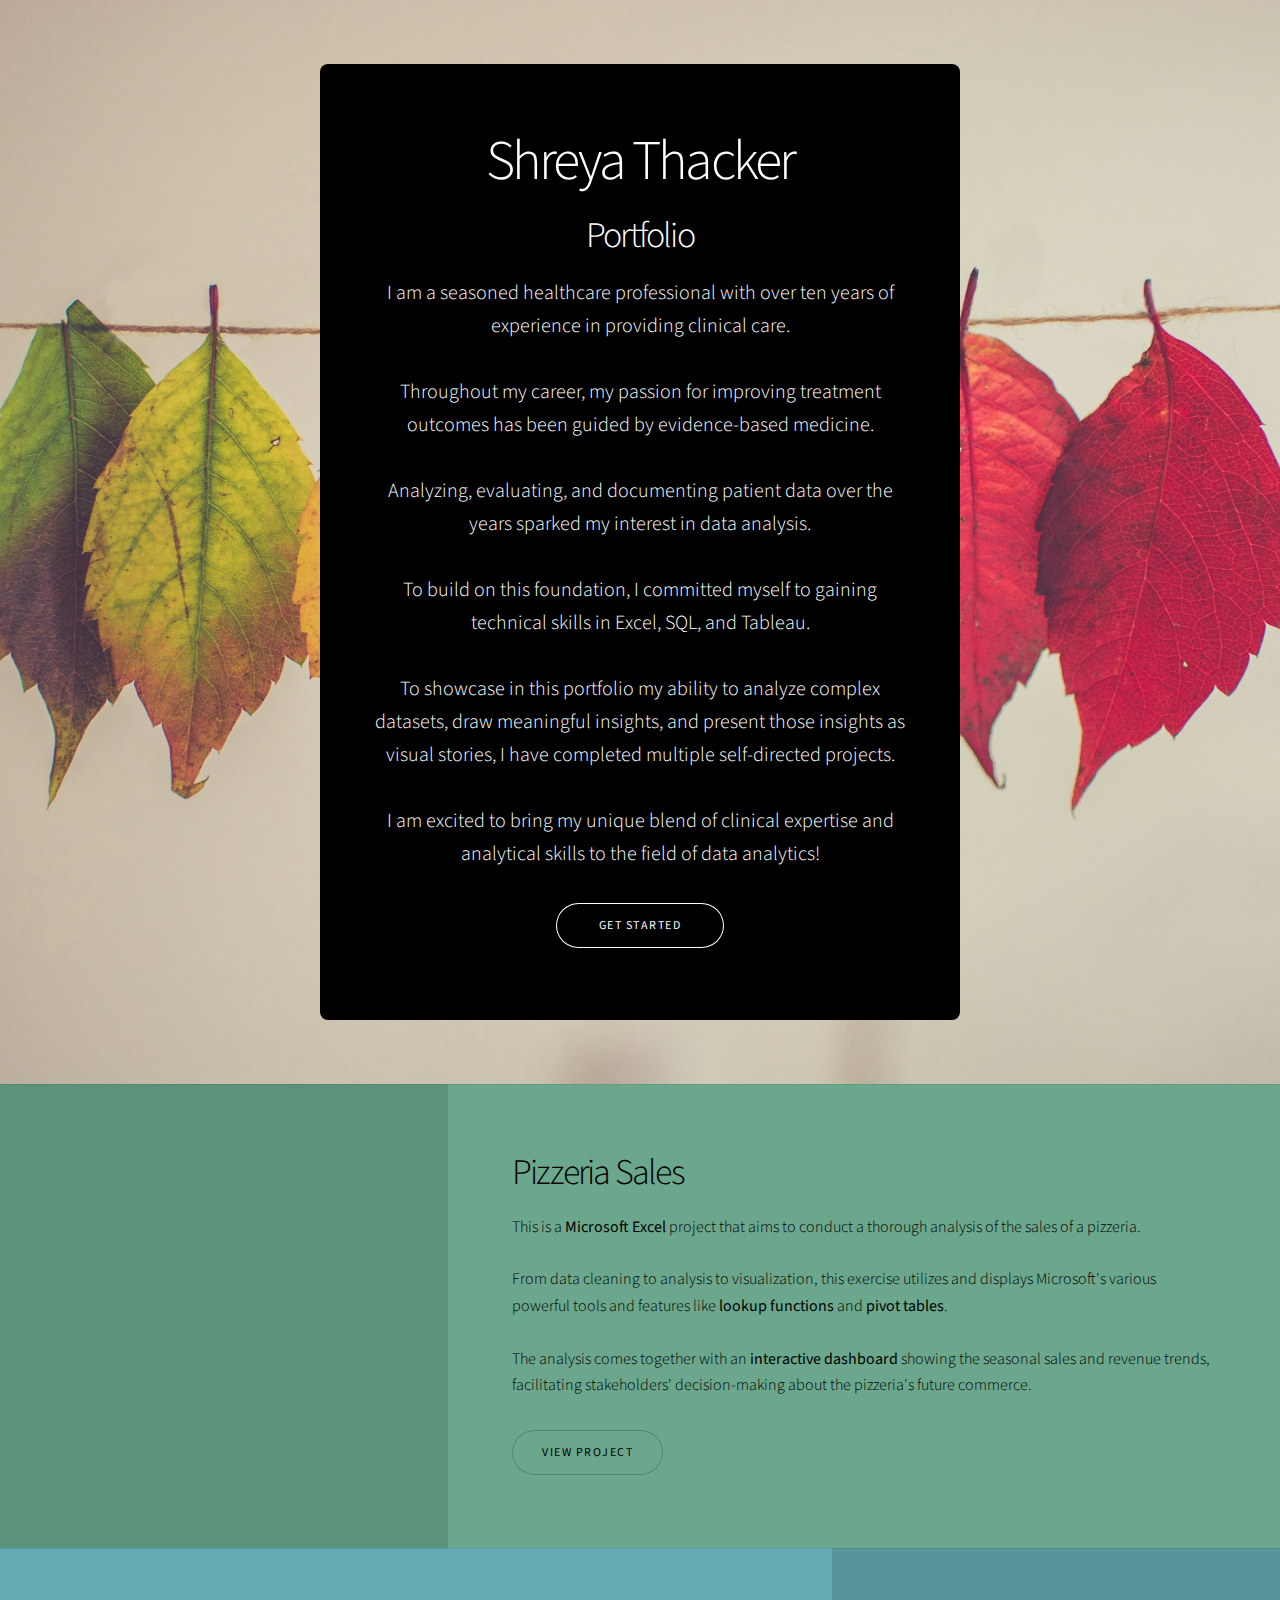
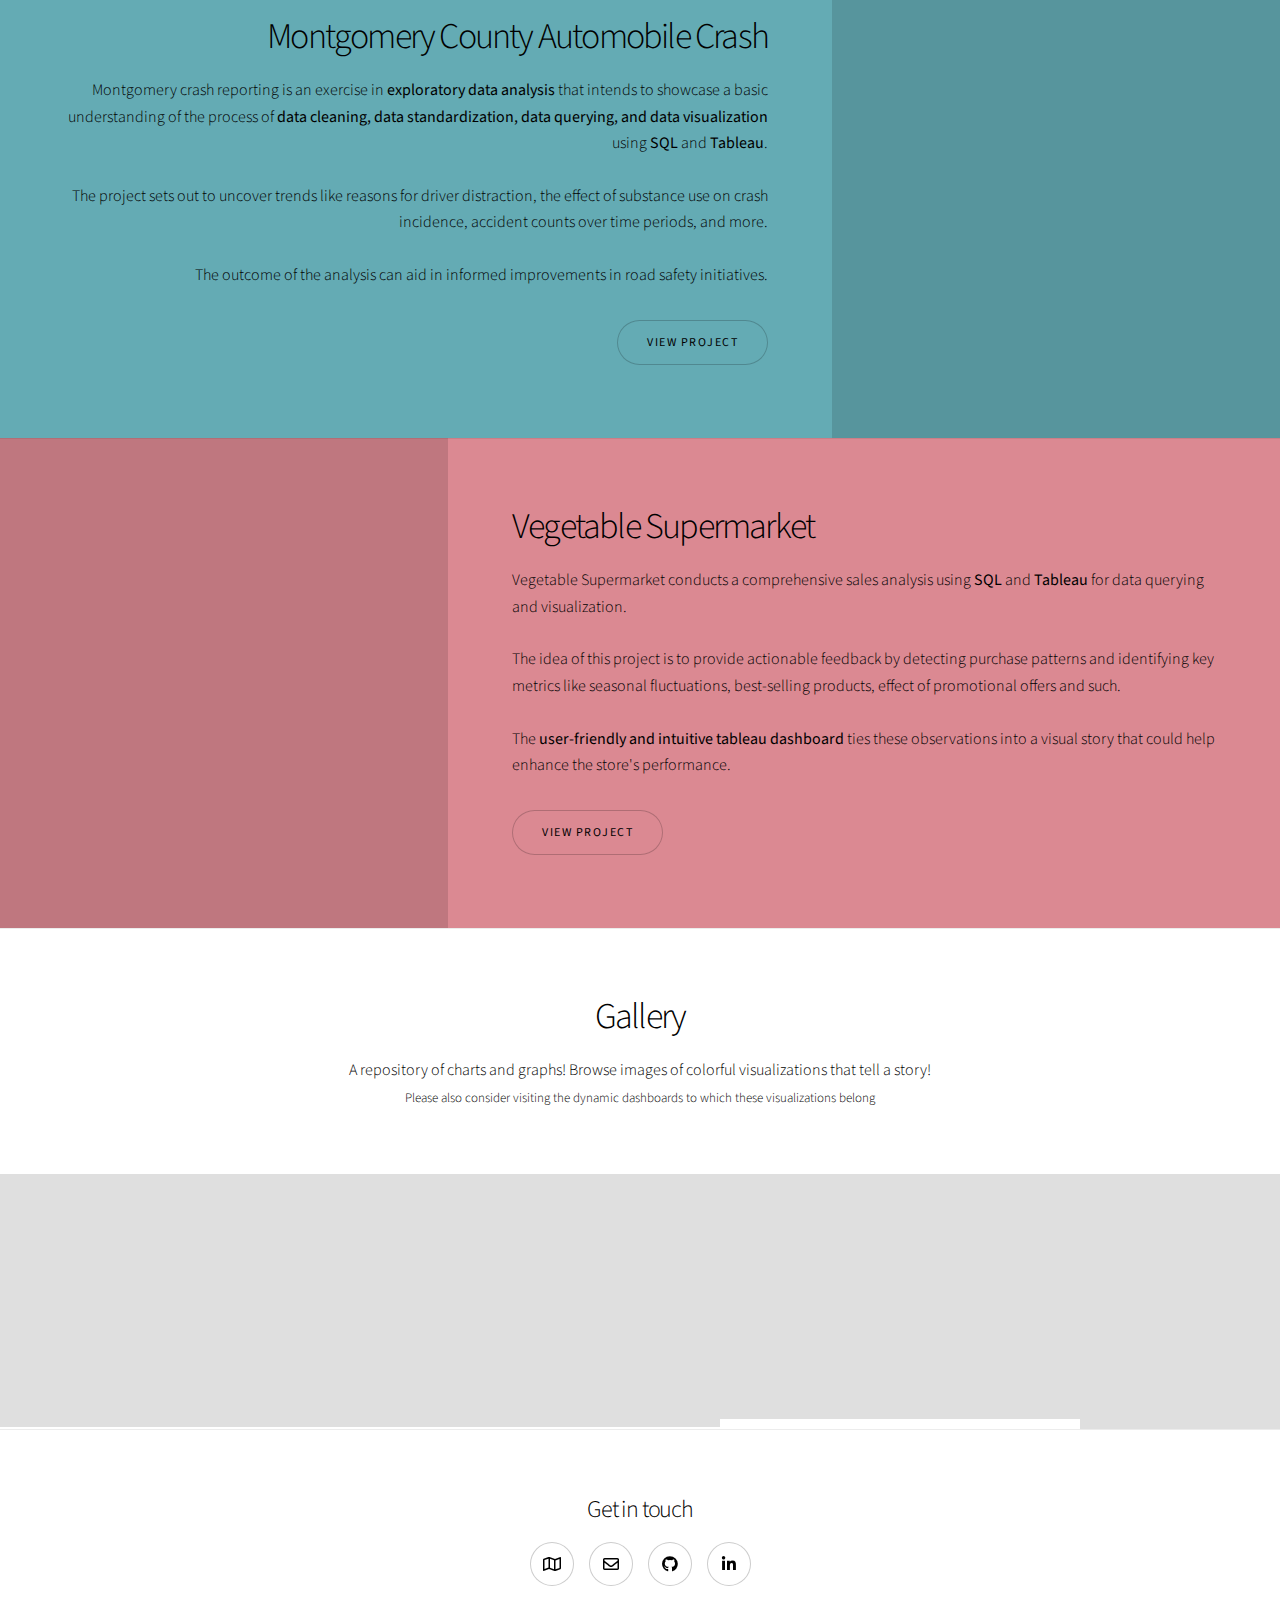
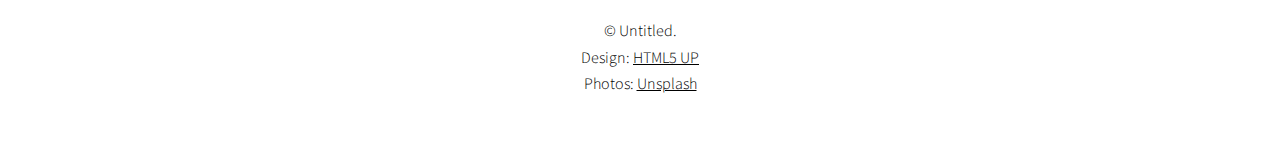
==== commit 80b4b81c: "index.html" ====
--- a/index.html
+++ b/index.html
@@ -6,7 +6,7 @@
 -->
 <html>
 	<head>
-		<title>Story by HTML5 UP</title>
+		<title>Shreya Thacker</title>
 		<meta charset="utf-8" />
 		<meta name="viewport" content="width=device-width, initial-scale=1, user-scalable=no" />
 		<link rel="stylesheet" href="assets/css/main.css" />
@@ -23,8 +23,8 @@
 							<h1>Shreya Thacker</h1>
 							<h2>Portfolio</h2>
 							<p class="major">I am a seasoned healthcare professional with over ten years of experience in providing clinical care.<br><br> 
-								Throughout my career, my passion to improve treatment outcomes has been guided by evidenced-based medicine.<br><br>
-							 Analyzing, evaluating, and documenting patient-data over the years sparked my interest in data analysis.<br><br>
+								Throughout my career, my passion for improving treatment outcomes has been guided by evidence-based medicine.<br><br>
+							 Analyzing, evaluating, and documenting patient data over the years sparked my interest in data analysis.<br><br>
 							 To build on this foundation, I committed myself to gaining technical skills in Excel, SQL, and Tableau.<br><br>
 							
 							To showcase in this portfolio my ability to analyze complex datasets, draw meaningful insights, and present those insights as visual stories, I have completed multiple self-directed projects. <br><br>
@@ -43,10 +43,10 @@
 					<section class="spotlight style1 orient-right content-align-left image-position-center onscroll-image-fade-in color7" id="first">
 						<div class="content">
 							<h2>Pizzeria Sales</h2>
-							<p>This is a <b>Microsoft Excel</b> project that aims at conducting a thorough analysis of the sales of a pizzeria.<br><br>
+							<p>This is a <b>Microsoft Excel</b> project that aims to conduct a thorough analysis of the sales of a pizzeria.<br><br>
 
 							From data cleaning to analysis to visualization, this exercise utilizes and displays Microsoft's various powerful tools and features like <b>lookup functions</b> and <b>pivot tables</b>.<br><br>
-						The analysis comes together with an <b>interactive dashboard</b> showing the seasonal sales and revenue trends thereby facilitating stakeholders' decision-making about the pizzeria's future commerce.</p>
+						The analysis comes together with an <b>interactive dashboard</b> showing the seasonal sales and revenue trends, facilitating stakeholders' decision-making about the pizzeria's future commerce.</p>
 							<ul class="actions stacked">
 								<li><a href="https://github.com/ShreyaThacker/Pizzeria-Sales" target="_blank" class="button">VIEW PROJECT</a></li>
 							</ul>
@@ -62,8 +62,8 @@
 						<div class="content">
 							<h2>Montgomery County Automobile Crash</h2>
 							<p>Montgomery crash reporting is an exercise in <b>exploratory data analysis</b> that intends to showcase a basic understanding of the process of <b>data cleaning, data standardization, data querying, and data visualization</b> using <b>SQL</b> and <b>Tableau</b>.<br><br>
-							The project sets out to uncover trends like reasons for driver distraction, effect of substance use on crash incidence, accident counts over time periods and more.<br><br>
-						 The outcomes of the analysis can aid in informed improvements in road safety initiatives.</p>
+							The project sets out to uncover trends like reasons for driver distraction, the effect of substance use on crash incidence, accident counts over time periods, and more.<br><br>
+						 The outcome of the analysis can aid in informed improvements in road safety initiatives.</p>
 							<ul class="actions stacked">
 								<li><a href="https://github.com/ShreyaThacker/Montgomery-County-Crash-Reporting" target="_blank" class="button">VIEW PROJECT</a></li>
 							</ul>
@@ -221,4 +221,4 @@
 			<script src="assets/js/main.js"></script>
 
 	</body>
-</html>+</html>
